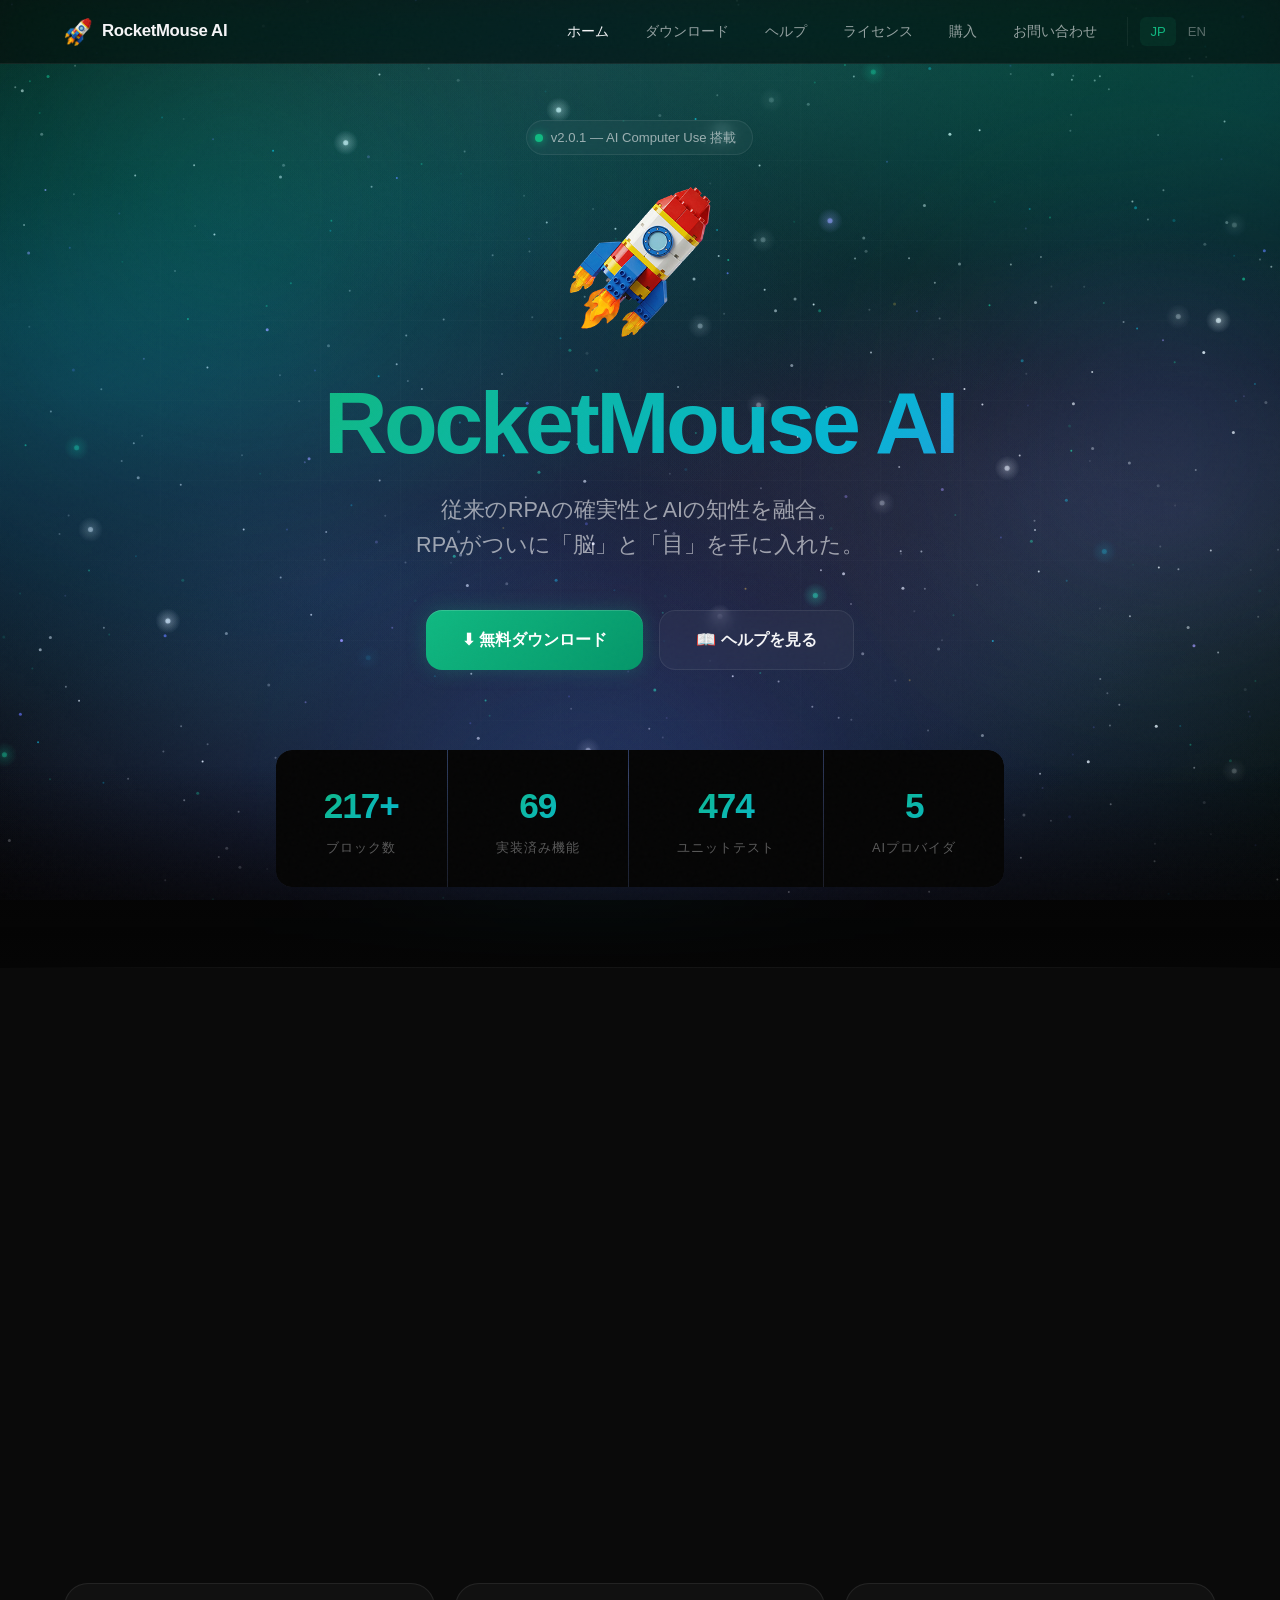
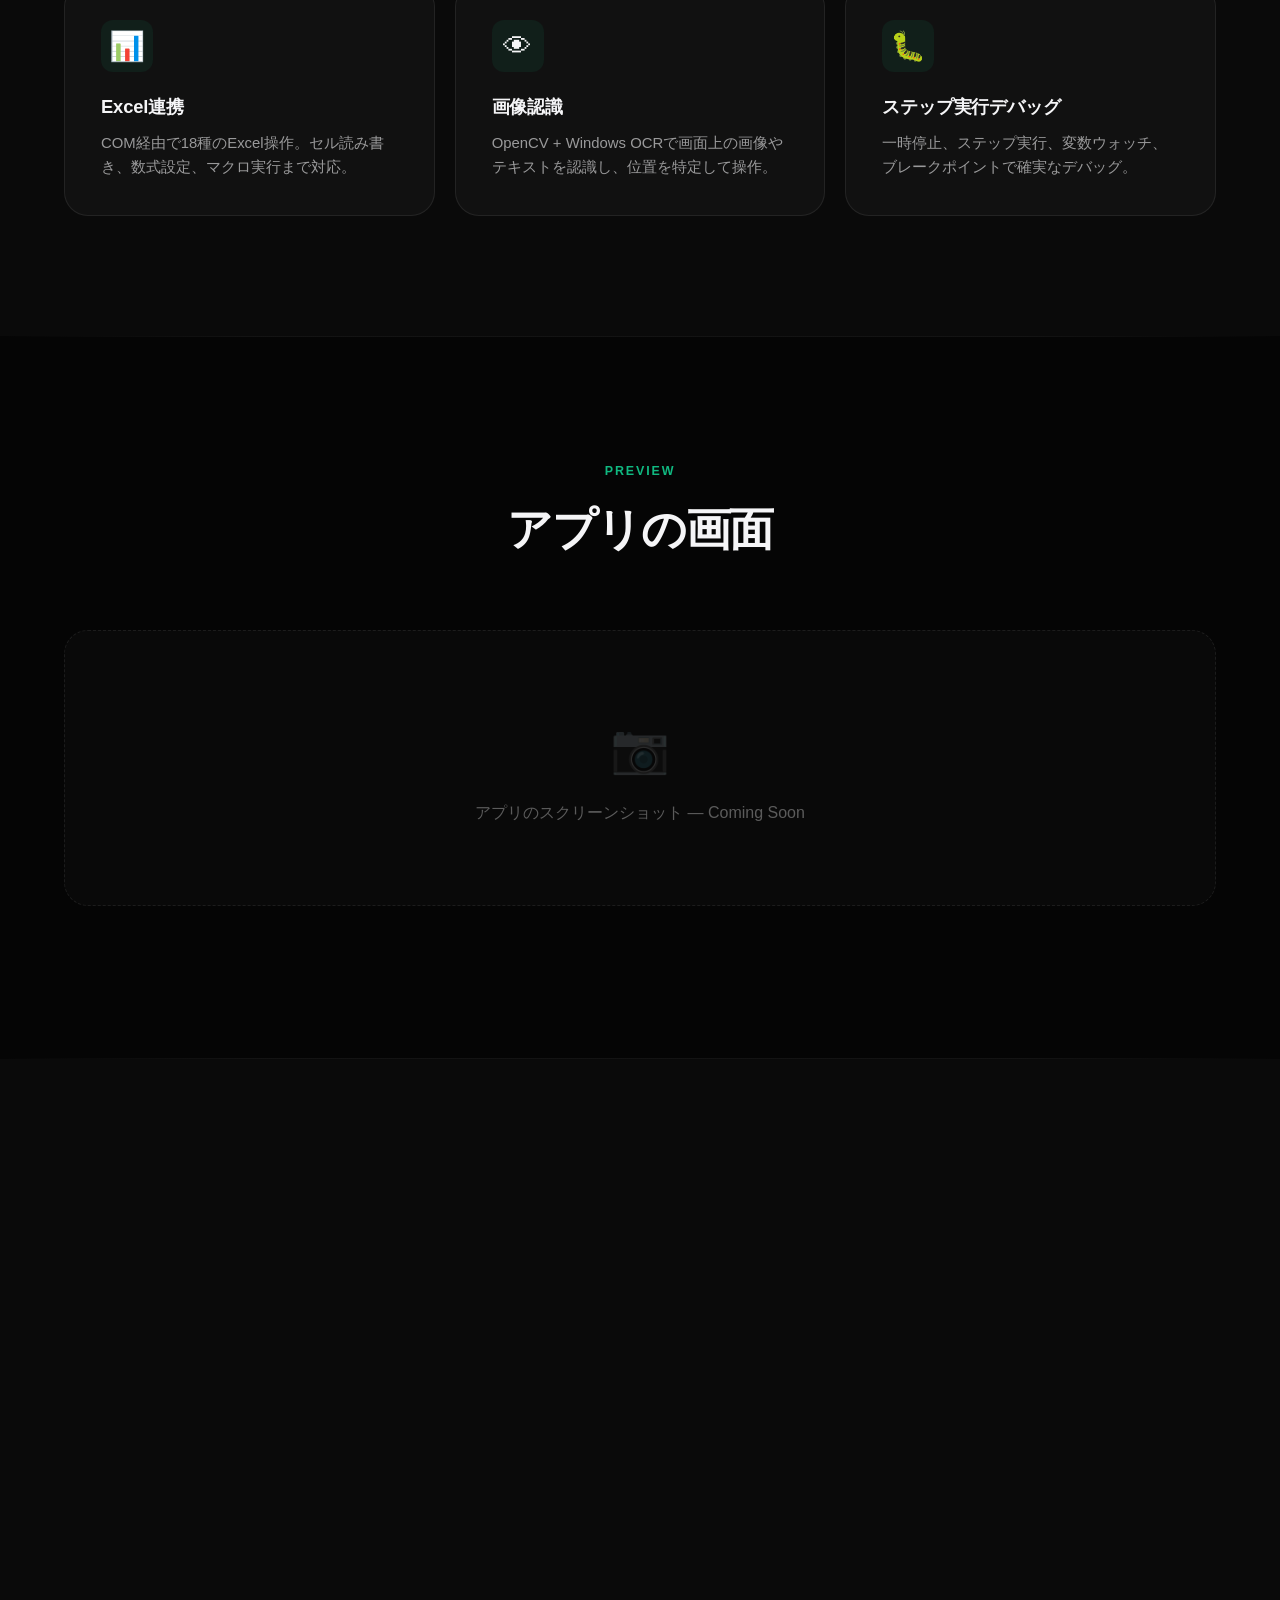
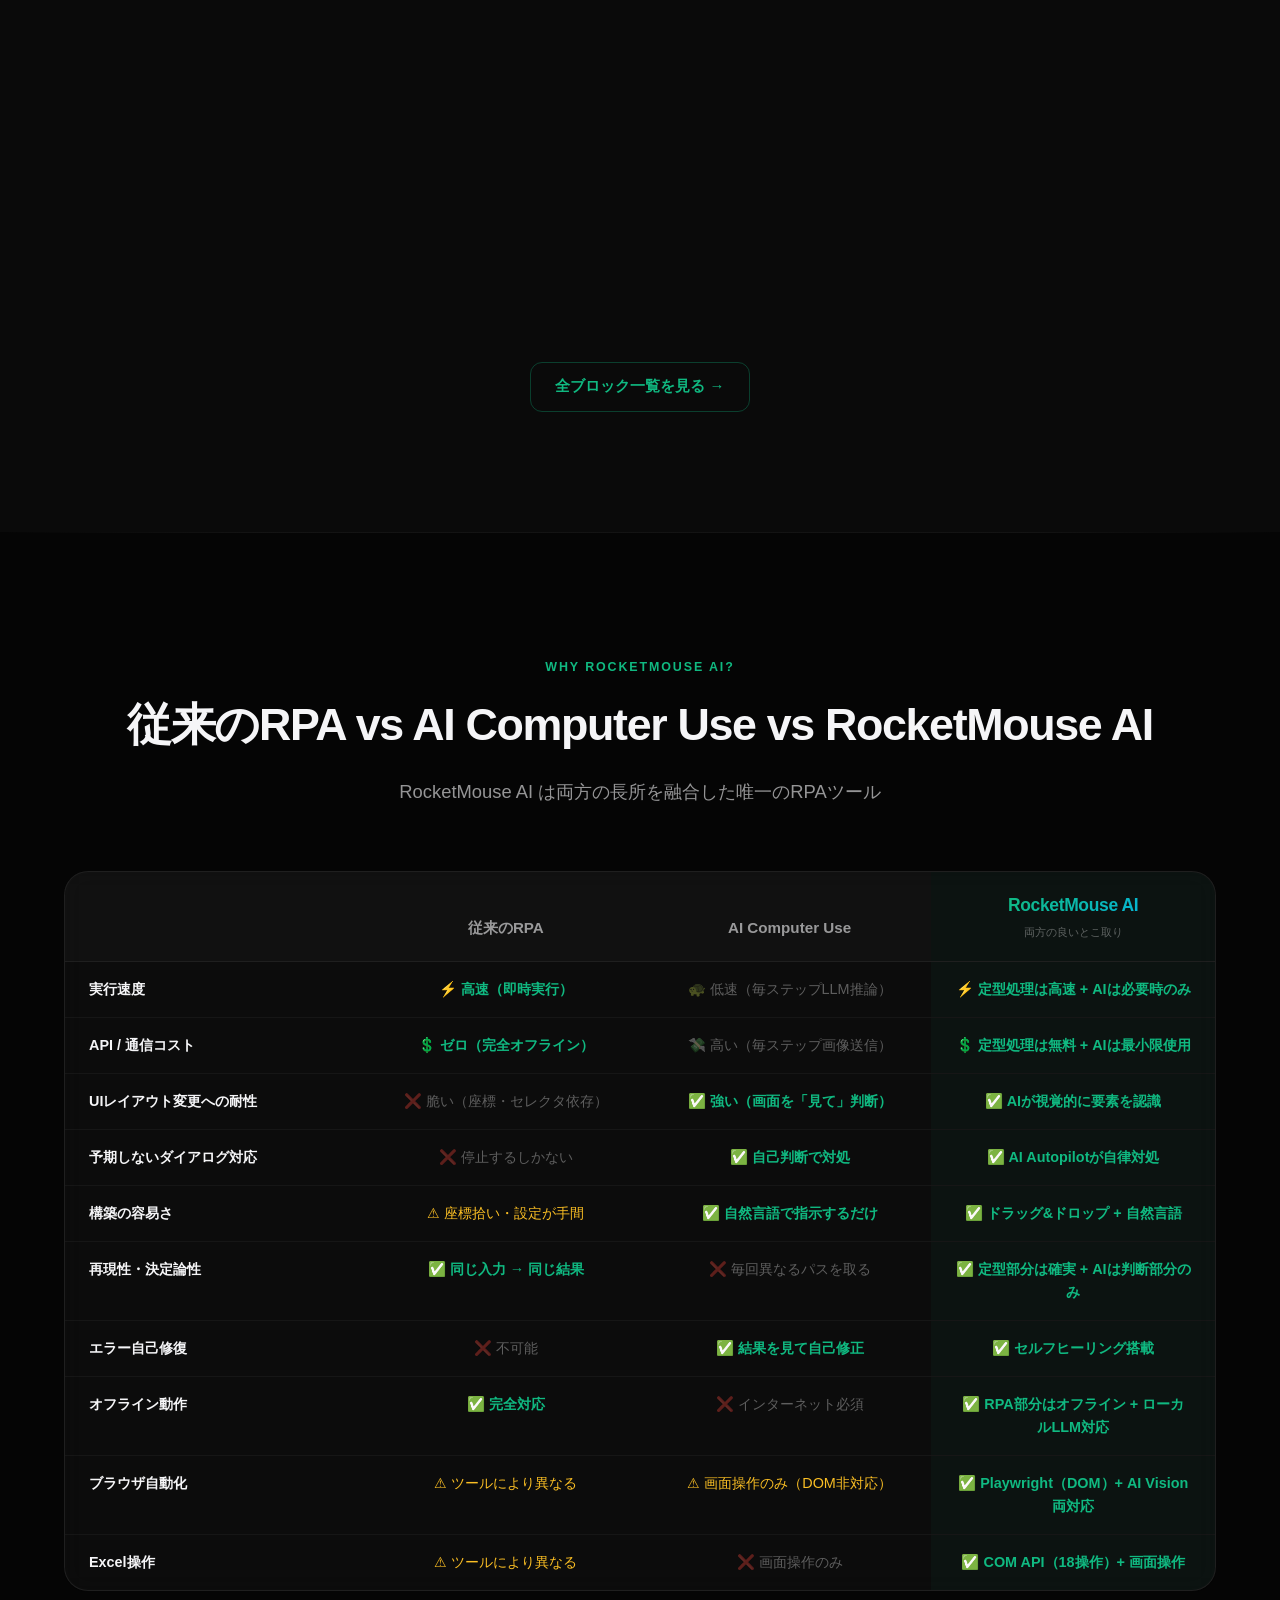
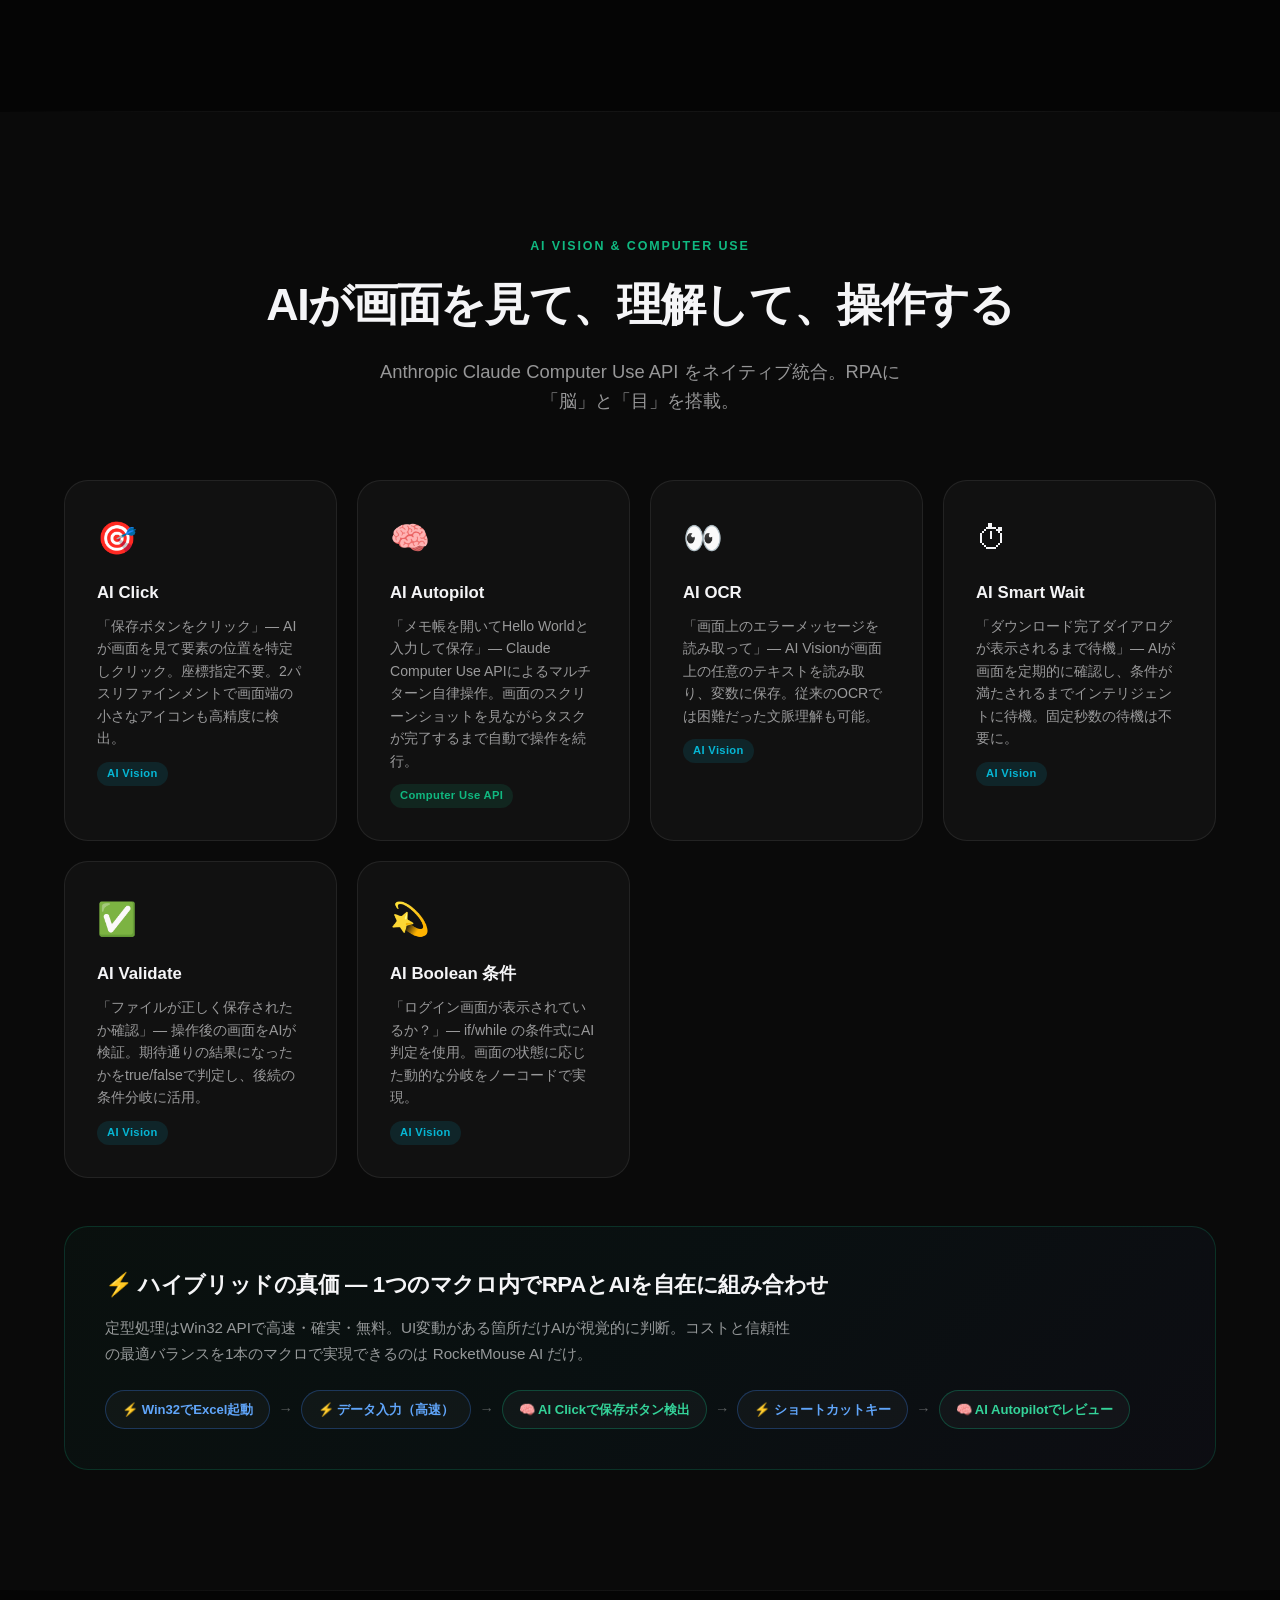
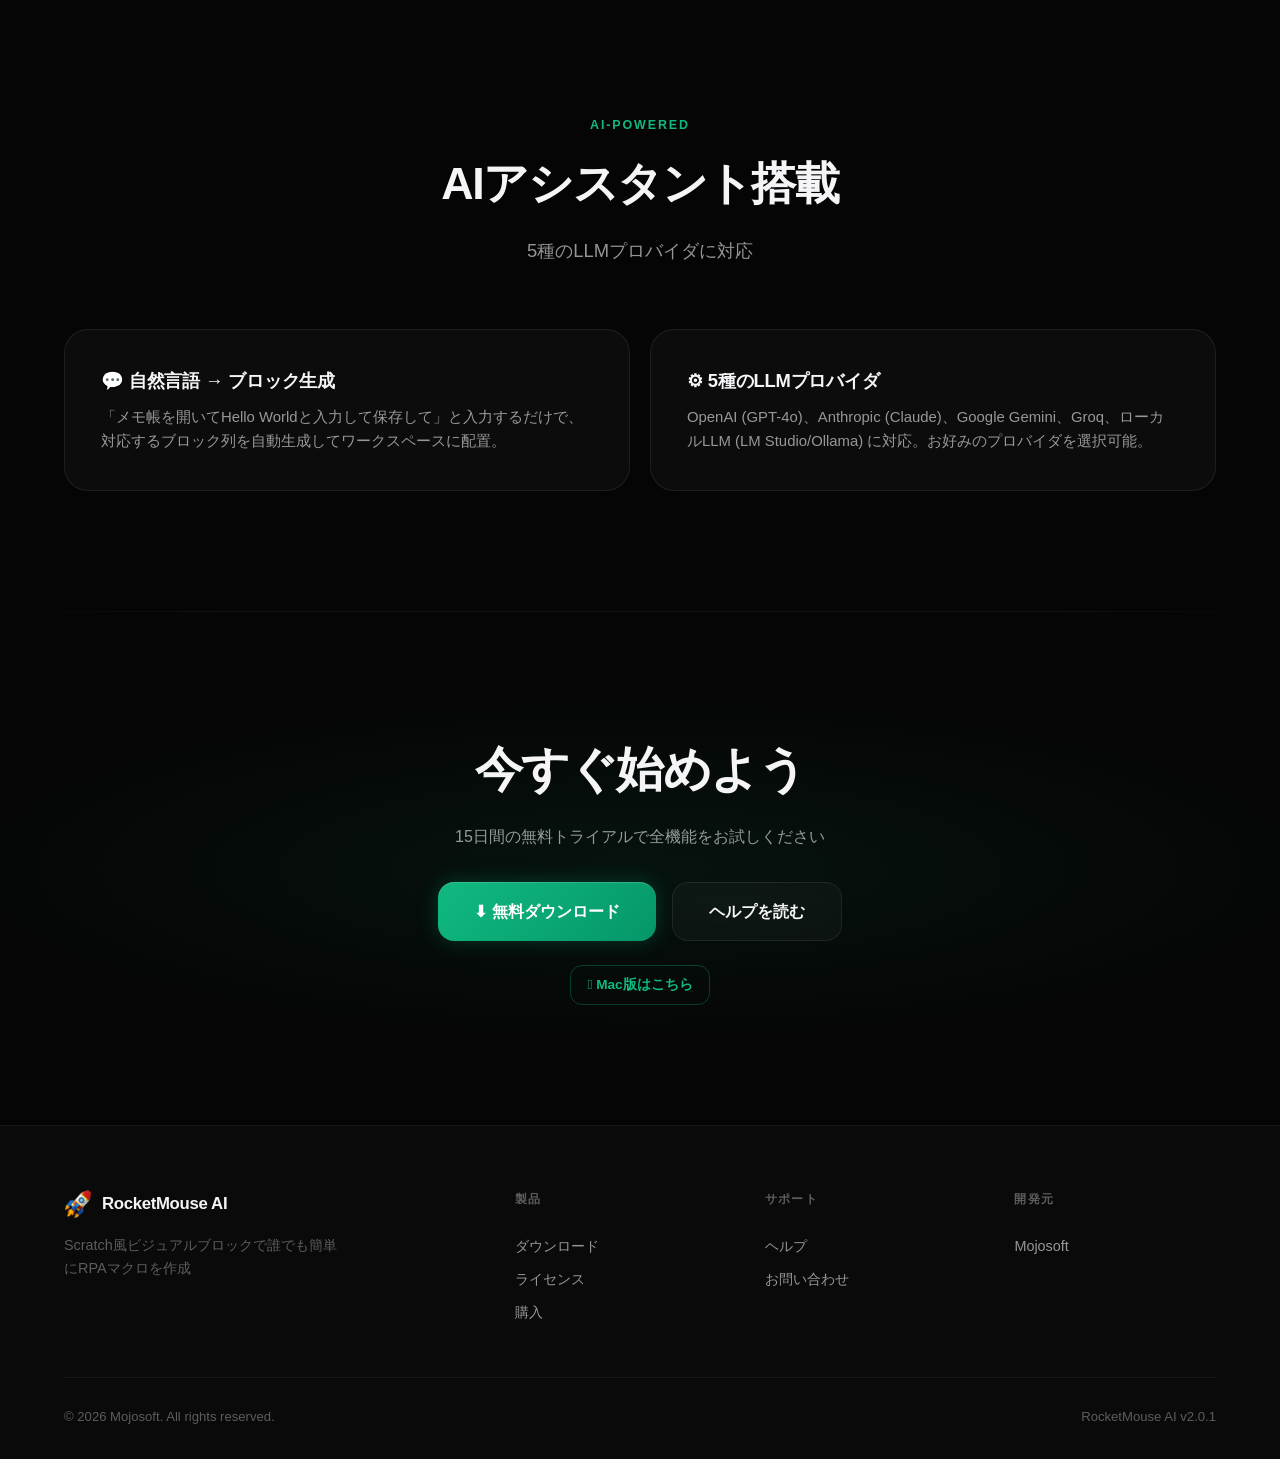
==== index.html @ 32690474 "Fix 6 garbled characters (mojibake) in JP index.html 取る, 不要に。, 活用, 条件, 生成, 選択可能 — corrupted Unicode " ====
<!DOCTYPE html>
<html lang="ja">
<head>
  <meta charset="UTF-8">
  <meta name="viewport" content="width=device-width, initial-scale=1.0">
  <title>RocketMouse AI — ビジュアルRPAマクロエディタ</title>
  <meta name="description" content="Scratch風パズルピースブロックをドラッグ&スナップするだけで、誰でも簡単にRPAマクロを作成できるビジュアルエディタ">
  <link rel="icon" type="image/png" href="images/logo-64.png">
  <link rel="stylesheet" href="css/style.css">
</head>
<body>

<nav class="nav">
  <div class="container">
    <a href="index.html" class="nav-brand"><img src="images/logo-64.png" alt="">RocketMouse AI</a>
    <button class="nav-mobile-toggle">&#9776;</button>
    <div class="nav-links">
      <a href="index.html" class="active">ホーム</a>
      <a href="download.html">ダウンロード</a>
      <a href="help.html">ヘルプ</a>
      <a href="license.html">ライセンス</a>
      <a href="purchase.html">購入</a>
      <a href="contact.html">お問い合わせ</a>
      <div class="nav-lang">
        <a href="index.html" class="active">JP</a>
        <a href="en/index.html">EN</a>
      </div>
    </div>
  </div>
</nav>

<!-- Hero — Animated mesh gradient + grid overlay -->
<section class="hero">
  <div class="hero-bg">
    <div class="orb orb-1"></div>
    <div class="orb orb-2"></div>
    <div class="orb orb-3"></div>
  </div>
  <div class="hero-grid"></div>
  <div class="container">
    <div class="hero-badge reveal">
      <span class="badge-dot"></span>
      <span>v2.0.1 — AI Computer Use 搭載</span>
    </div>
    <img src="images/logo-256.png" alt="RocketMouse AI" class="hero-logo">
    <h1 class="reveal reveal-delay-1"><span class="gradient-text">RocketMouse AI</span></h1>
    <p class="tagline reveal reveal-delay-2">従来のRPAの確実性とAIの知性を融合。<br>RPAがついに「脳」と「目」を手に入れた。</p>
    <div class="hero-buttons reveal reveal-delay-3">
      <a href="download.html" class="btn btn-primary btn-lg">&#11015; 無料ダウンロード</a>
      <a href="help.html" class="btn btn-secondary btn-lg">&#128214; ヘルプを見る</a>
    </div>
    <div class="hero-stats reveal reveal-delay-4">
      <div class="hero-stat"><div class="stat-value" data-count="217" data-suffix="+">0</div><div class="stat-label">ブロック数</div></div>
      <div class="hero-stat"><div class="stat-value" data-count="69">0</div><div class="stat-label">実装済み機能</div></div>
      <div class="hero-stat"><div class="stat-value" data-count="474">0</div><div class="stat-label">ユニットテスト</div></div>
      <div class="hero-stat"><div class="stat-value" data-count="5">0</div><div class="stat-label">AIプロバイダ</div></div>
    </div>
  </div>
</section>

<hr class="section-divider">

<!-- Features -->
<section class="section section-alt">
  <div class="container">
    <div class="section-header reveal">
      <span class="section-label">Features</span>
      <h2>主要機能</h2>
      <p>プログラミング不要で高度な自動化を実現</p>
    </div>
    <div class="feature-grid feature-grid-3">
      <div class="card reveal reveal-delay-1">
        <div class="card-icon">&#129513;</div>
        <h3>Scratch風ブロックエディタ</h3>
        <p>ドラッグ&amp;ドロップでブロックを接続。プログラミング知識不要で直感的にマクロを組み立て。</p>
      </div>
      <div class="card reveal reveal-delay-2">
        <div class="card-icon">&#129302;</div>
        <h3>AI Computer Use <span class="badge badge-new" style="font-size:0.6em;vertical-align:middle;margin-left:6px;">NEW</span></h3>
        <p>AIが画面を「見て」「理解して」「操作」。Claude Computer Use APIで自律的にタスクを完了。</p>
      </div>
      <div class="card reveal reveal-delay-3">
        <div class="card-icon">&#127760;</div>
        <h3>ブラウザ自動化</h3>
        <p>Playwright経由でEdge/Chromeを操作。Webフォーム入力やデータ収集を完全自動化。</p>
      </div>
      <div class="card reveal reveal-delay-1">
        <div class="card-icon">&#128202;</div>
        <h3>Excel連携</h3>
        <p>COM経由で18種のExcel操作。セル読み書き、数式設定、マクロ実行まで対応。</p>
      </div>
      <div class="card reveal reveal-delay-2">
        <div class="card-icon">&#128065;</div>
        <h3>画像認識</h3>
        <p>OpenCV + Windows OCRで画面上の画像やテキストを認識し、位置を特定して操作。</p>
      </div>
      <div class="card reveal reveal-delay-3">
        <div class="card-icon">&#128027;</div>
        <h3>ステップ実行デバッグ</h3>
        <p>一時停止、ステップ実行、変数ウォッチ、ブレークポイントで確実なデバッグ。</p>
      </div>
    </div>
  </div>
</section>

<hr class="section-divider">

<!-- Screenshot Placeholder -->
<section class="section">
  <div class="container">
    <div class="section-header reveal">
      <span class="section-label">Preview</span>
      <h2>アプリの画面</h2>
    </div>
    <div class="screenshot-placeholder reveal">
      <div class="placeholder-icon">&#128247;</div>
      <p>アプリのスクリーンショット — Coming Soon</p>
    </div>
  </div>
</section>

<hr class="section-divider">

<!-- Block Categories -->
<section class="section section-alt">
  <div class="container">
    <div class="section-header reveal">
      <span class="section-label">Blocks</span>
      <h2>217+ 種類のブロック</h2>
      <p>あらゆる自動化シナリオに対応するブロックを用意</p>
    </div>
    <div class="feature-grid">
      <div class="block-cat-card reveal reveal-delay-1" style="--cat-color: #3B82F6;">
        <h3><span class="cat-dot"></span> Mouse</h3>
        <p>クリック、ドラッグ、スクロールなど <span class="badge badge-blue">16 blocks</span></p>
      </div>
      <div class="block-cat-card reveal reveal-delay-1" style="--cat-color: #8B5CF6;">
        <h3><span class="cat-dot"></span> Keyboard</h3>
        <p>キー入力、テキスト貼り付け <span class="badge badge-purple">2 blocks</span></p>
      </div>
      <div class="block-cat-card reveal reveal-delay-2" style="--cat-color: #EC4899;">
        <h3><span class="cat-dot"></span> Window</h3>
        <p>ウィンドウ操作全般 <span class="badge" style="background:rgba(236,72,153,0.15);color:#EC4899;">8 blocks</span></p>
      </div>
      <div class="block-cat-card reveal reveal-delay-2" style="--cat-color: #06B6D4;">
        <h3><span class="cat-dot"></span> Browser</h3>
        <p>Playwright経由のブラウザ自動化 <span class="badge" style="background:rgba(6,182,212,0.15);color:#06B6D4;">16 blocks</span></p>
      </div>
      <div class="block-cat-card reveal reveal-delay-3" style="--cat-color: #10B981;">
        <h3><span class="cat-dot"></span> Excel</h3>
        <p>COM経由のExcel操作 <span class="badge badge-green">18 blocks</span></p>
      </div>
      <div class="block-cat-card reveal reveal-delay-3" style="--cat-color: #F97316;">
        <h3><span class="cat-dot"></span> File / Folder</h3>
        <p>ファイル・フォルダ操作 <span class="badge badge-amber">15 blocks</span></p>
      </div>
      <div class="block-cat-card reveal reveal-delay-4" style="--cat-color: #FBBF24;">
        <h3><span class="cat-dot"></span> Control Flow</h3>
        <p>条件分岐、ループ、関数 <span class="badge badge-amber">17 blocks</span></p>
      </div>
      <div class="block-cat-card reveal reveal-delay-4" style="--cat-color: #A78BFA;">
        <h3><span class="cat-dot"></span> AI</h3>
        <p>LLM API連携 + Vision <span class="badge badge-purple">1 block</span></p>
      </div>
      <div class="block-cat-card reveal reveal-delay-5" style="--cat-color: #14B8A6;">
        <h3><span class="cat-dot"></span> Vision / OCR</h3>
        <p>画像認識・テキスト読取 <span class="badge badge-green">9 blocks</span></p>
      </div>
      <div class="block-cat-card reveal reveal-delay-5" style="--cat-color: #06B6D4;">
        <h3><span class="cat-dot"></span> Data Processing</h3>
        <p>JSON、正規表現、日付、リスト <span class="badge" style="background:rgba(6,182,212,0.15);color:#06B6D4;">22 blocks</span></p>
      </div>
      <div class="block-cat-card reveal" style="--cat-color: #EF4444;">
        <h3><span class="cat-dot"></span> Variable</h3>
        <p>変数定義・式・参照 <span class="badge" style="background:rgba(239,68,68,0.15);color:#EF4444;">5 blocks</span></p>
      </div>
      <div class="block-cat-card reveal" style="--cat-color: #8B949E;">
        <h3><span class="cat-dot"></span> System / Utility</h3>
        <p>アプリ起動、ZIP、Base64、Hashなど <span class="badge" style="background:rgba(139,148,158,0.15);color:#8B949E;">18+ blocks</span></p>
      </div>
    </div>
    <div class="text-center mt-4 reveal">
      <a href="help.html#block-categories" class="btn btn-outline">全ブロック一覧を見る &rarr;</a>
    </div>
  </div>
</section>

<hr class="section-divider">

<!-- Comparison Table: Traditional RPA vs AI Computer Use vs RocketMouse AI -->
<section class="section">
  <div class="container">
    <div class="section-header reveal">
      <span class="section-label">Why RocketMouse AI?</span>
      <h2>従来のRPA vs AI Computer Use vs RocketMouse AI</h2>
      <p>RocketMouse AI は両方の長所を融合した唯一のRPAツール</p>
    </div>
    <div class="comparison-table-wrap reveal">
      <table class="comparison-table">
        <thead>
          <tr>
            <th></th>
            <th>従来のRPA</th>
            <th>AI Computer Use</th>
            <th class="col-winner">
              <span class="col-header-brand">RocketMouse AI</span>
              <span class="col-header-sub">両方の良いとこ取り</span>
            </th>
          </tr>
        </thead>
        <tbody>
          <tr>
            <td>実行速度</td>
            <td class="compare-yes">&#9889; 高速（即時実行）</td>
            <td class="compare-no">&#128034; 低速（毎ステップLLM推論）</td>
            <td class="col-winner compare-best">&#9889; 定型処理は高速 + AIは必要時のみ</td>
          </tr>
          <tr>
            <td>API / 通信コスト</td>
            <td class="compare-yes">&#128178; ゼロ（完全オフライン）</td>
            <td class="compare-no">&#128184; 高い（毎ステップ画像送信）</td>
            <td class="col-winner compare-best">&#128178; 定型処理は無料 + AIは最小限使用</td>
          </tr>
          <tr>
            <td>UIレイアウト変更への耐性</td>
            <td class="compare-no">&#10060; 脆い（座標・セレクタ依存）</td>
            <td class="compare-yes">&#9989; 強い（画面を「見て」判断）</td>
            <td class="col-winner compare-best">&#9989; AIが視覚的に要素を認識</td>
          </tr>
          <tr>
            <td>予期しないダイアログ対応</td>
            <td class="compare-no">&#10060; 停止するしかない</td>
            <td class="compare-yes">&#9989; 自己判断で対処</td>
            <td class="col-winner compare-best">&#9989; AI Autopilotが自律対処</td>
          </tr>
          <tr>
            <td>構築の容易さ</td>
            <td class="compare-partial">&#9888; 座標拾い・設定が手間</td>
            <td class="compare-yes">&#9989; 自然言語で指示するだけ</td>
            <td class="col-winner compare-best">&#9989; ドラッグ&amp;ドロップ + 自然言語</td>
          </tr>
          <tr>
            <td>再現性・決定論性</td>
            <td class="compare-yes">&#9989; 同じ入力 → 同じ結果</td>
            <td class="compare-no">&#10060; 毎回異なるパスを取る</td>
            <td class="col-winner compare-best">&#9989; 定型部分は確実 + AIは判断部分のみ</td>
          </tr>
          <tr>
            <td>エラー自己修復</td>
            <td class="compare-no">&#10060; 不可能</td>
            <td class="compare-yes">&#9989; 結果を見て自己修正</td>
            <td class="col-winner compare-best">&#9989; セルフヒーリング搭載</td>
          </tr>
          <tr>
            <td>オフライン動作</td>
            <td class="compare-yes">&#9989; 完全対応</td>
            <td class="compare-no">&#10060; インターネット必須</td>
            <td class="col-winner compare-best">&#9989; RPA部分はオフライン + ローカルLLM対応</td>
          </tr>
          <tr>
            <td>ブラウザ自動化</td>
            <td class="compare-partial">&#9888; ツールにより異なる</td>
            <td class="compare-partial">&#9888; 画面操作のみ（DOM非対応）</td>
            <td class="col-winner compare-best">&#9989; Playwright（DOM）+ AI Vision 両対応</td>
          </tr>
          <tr>
            <td>Excel操作</td>
            <td class="compare-partial">&#9888; ツールにより異なる</td>
            <td class="compare-no">&#10060; 画面操作のみ</td>
            <td class="col-winner compare-best">&#9989; COM API（18操作）+ 画面操作</td>
          </tr>
        </tbody>
      </table>
    </div>
  </div>
</section>

<hr class="section-divider">

<!-- AI Vision Showcase: How Computer Use Powers RocketMouse AI -->
<section class="section section-alt">
  <div class="container">
    <div class="section-header reveal">
      <span class="section-label">AI Vision &amp; Computer Use</span>
      <h2>AIが画面を見て、理解して、操作する</h2>
      <p>Anthropic Claude Computer Use API をネイティブ統合。RPAに「脳」と「目」を搭載。</p>
    </div>

    <div class="vision-flow">
      <div class="vision-card reveal reveal-delay-1">
        <span class="vision-icon">&#127919;</span>
        <h3>AI Click</h3>
        <p>「保存ボタンをクリック」— AIが画面を見て要素の位置を特定しクリック。座標指定不要。2パスリファインメントで画面端の小さなアイコンも高精度に検出。</p>
        <span class="vision-tag vision-tag-vision">AI Vision</span>
      </div>
      <div class="vision-card reveal reveal-delay-2">
        <span class="vision-icon">&#129504;</span>
        <h3>AI Autopilot</h3>
        <p>「メモ帳を開いてHello Worldと入力して保存」— Claude Computer Use APIによるマルチターン自律操作。画面のスクリーンショットを見ながらタスクが完了するまで自動で操作を続行。</p>
        <span class="vision-tag vision-tag-native">Computer Use API</span>
      </div>
      <div class="vision-card reveal reveal-delay-3">
        <span class="vision-icon">&#128064;</span>
        <h3>AI OCR</h3>
        <p>「画面上のエラーメッセージを読み取って」— AI Visionが画面上の任意のテキストを読み取り、変数に保存。従来のOCRでは困難だった文脈理解も可能。</p>
        <span class="vision-tag vision-tag-vision">AI Vision</span>
      </div>
      <div class="vision-card reveal reveal-delay-4">
        <span class="vision-icon">&#9201;</span>
        <h3>AI Smart Wait</h3>
        <p>「ダウンロード完了ダイアログが表示されるまで待機」— AIが画面を定期的に確認し、条件が満たされるまでインテリジェントに待機。固定秒数の待機は不要に。</p>
        <span class="vision-tag vision-tag-vision">AI Vision</span>
      </div>
      <div class="vision-card reveal reveal-delay-5">
        <span class="vision-icon">&#9989;</span>
        <h3>AI Validate</h3>
        <p>「ファイルが正しく保存されたか確認」— 操作後の画面をAIが検証。期待通りの結果になったかをtrue/falseで判定し、後続の条件分岐に活用。</p>
        <span class="vision-tag vision-tag-vision">AI Vision</span>
      </div>
      <div class="vision-card reveal reveal-delay-5">
        <span class="vision-icon">&#128171;</span>
        <h3>AI Boolean 条件</h3>
        <p>「ログイン画面が表示されているか？」— if/while の条件式にAI判定を使用。画面の状態に応じた動的な分岐をノーコードで実現。</p>
        <span class="vision-tag vision-tag-vision">AI Vision</span>
      </div>
    </div>

    <!-- Hybrid Advantage -->
    <div class="hybrid-banner reveal">
      <h3>&#9889; ハイブリッドの真価 — 1つのマクロ内でRPAとAIを自在に組み合わせ</h3>
      <p>定型処理はWin32 APIで高速・確実・無料。UI変動がある箇所だけAIが視覚的に判断。コストと信頼性の最適バランスを1本のマクロで実現できるのは RocketMouse AI だけ。</p>
      <div class="hybrid-flow-steps">
        <span class="hybrid-step hybrid-step-rpa">&#9889; Win32でExcel起動</span>
        <span class="hybrid-step-arrow">&rarr;</span>
        <span class="hybrid-step hybrid-step-rpa">&#9889; データ入力（高速）</span>
        <span class="hybrid-step-arrow">&rarr;</span>
        <span class="hybrid-step hybrid-step-ai">&#129504; AI Clickで保存ボタン検出</span>
        <span class="hybrid-step-arrow">&rarr;</span>
        <span class="hybrid-step hybrid-step-rpa">&#9889; ショートカットキー</span>
        <span class="hybrid-step-arrow">&rarr;</span>
        <span class="hybrid-step hybrid-step-ai">&#129504; AI Autopilotでレビュー</span>
      </div>
    </div>
  </div>
</section>

<hr class="section-divider">

<!-- AI Assistant & Providers -->
<section class="section">
  <div class="container">
    <div class="section-header reveal">
      <span class="section-label">AI-Powered</span>
      <h2>AIアシスタント搭載</h2>
      <p>5種のLLMプロバイダに対応</p>
    </div>
    <div class="feature-grid" style="grid-template-columns: 1fr 1fr;">
      <div class="card reveal reveal-delay-1">
        <h3>&#128172; 自然言語 &rarr; ブロック生成</h3>
        <p>「メモ帳を開いてHello Worldと入力して保存して」と入力するだけで、対応するブロック列を自動生成してワークスペースに配置。</p>
      </div>
      <div class="card reveal reveal-delay-2">
        <h3>&#9881; 5種のLLMプロバイダ</h3>
        <p>OpenAI (GPT-4o)、Anthropic (Claude)、Google Gemini、Groq、ローカルLLM (LM Studio/Ollama) に対応。お好みのプロバイダを選択可能。</p>
      </div>
    </div>
  </div>
</section>

<hr class="section-divider">

<!-- CTA -->
<section class="cta-section">
  <div class="container">
    <h2 class="reveal">今すぐ始めよう</h2>
    <p class="text-muted reveal reveal-delay-1" style="margin-bottom:32px;">15日間の無料トライアルで全機能をお試しください</p>
    <div class="hero-buttons reveal reveal-delay-2">
      <a href="download.html" class="btn btn-primary btn-lg">&#11015; 無料ダウンロード</a>
      <a href="help.html" class="btn btn-secondary btn-lg">ヘルプを読む</a>
    </div>
    <p class="text-muted reveal reveal-delay-3" style="margin-top:24px;">
      <a href="https://mojosoftjp.github.io/rocketmouse-mac/" class="btn btn-outline btn-sm">&#63743; Mac版はこちら</a>
    </p>
  </div>
</section>

<footer class="footer">
  <div class="container">
    <div class="footer-grid">
      <div class="footer-brand">
        <a href="index.html" class="nav-brand"><img src="images/logo-64.png" alt="" style="width:28px;height:28px">RocketMouse AI</a>
        <p>Scratch風ビジュアルブロックで誰でも簡単にRPAマクロを作成</p>
      </div>
      <div class="footer-col"><h4>製品</h4><a href="download.html">ダウンロード</a><a href="license.html">ライセンス</a><a href="purchase.html">購入</a></div>
      <div class="footer-col"><h4>サポート</h4><a href="help.html">ヘルプ</a><a href="contact.html">お問い合わせ</a></div>
      <div class="footer-col"><h4>開発元</h4><a href="#">Mojosoft</a></div>
    </div>
    <div class="footer-bottom">
      <span>&copy; 2026 Mojosoft. All rights reserved.</span>
      <span>RocketMouse AI v2.0.1</span>
    </div>
  </div>
</footer>

<script src="js/main.js"></script>
</body>
</html>
---- css/style.css ----
/* ============================================
   RocketMouse AI — World-Class Dark Theme
   Inspired by Linear, Stripe, Raycast
   ============================================ */

/* --- CSS Custom Properties --- */
:root {
  --bg-primary: #050505;
  --bg-secondary: #0a0a0a;
  --bg-tertiary: #111111;
  --bg-card: rgba(255,255,255,0.03);
  --bg-card-hover: rgba(255,255,255,0.06);
  --border-color: rgba(255,255,255,0.06);
  --border-hover: rgba(255,255,255,0.12);
  --border-glow: rgba(16, 185, 129, 0.3);
  --text-primary: #f5f5f7;
  --text-secondary: rgba(245,245,247,0.6);
  --text-muted: rgba(245,245,247,0.35);
  --accent-green: #10B981;
  --accent-green-hover: #34D399;
  --accent-green-bg: rgba(16, 185, 129, 0.08);
  --accent-green-glow: rgba(16, 185, 129, 0.15);
  --accent-blue: #6366F1;
  --accent-blue-hover: #818CF8;
  --accent-cyan: #06B6D4;
  --accent-red: #EF4444;
  --accent-amber: #FBBF24;
  --accent-purple: #A78BFA;
  --accent-pink: #EC4899;
  --glass-bg: rgba(255,255,255,0.03);
  --glass-border: rgba(255,255,255,0.08);
  --glass-bg-hover: rgba(255,255,255,0.06);
  --radius-sm: 8px;
  --radius-md: 12px;
  --radius-lg: 16px;
  --radius-xl: 24px;
  --radius-2xl: 32px;
  --font-sans: "Inter", -apple-system, BlinkMacSystemFont, "Segoe UI", "Noto Sans JP", sans-serif;
  --font-mono: "JetBrains Mono", "SF Mono", "Cascadia Code", "Fira Code", Consolas, monospace;
  --max-width: 1200px;
  --nav-height: 64px;
  --ease-out-expo: cubic-bezier(0.16, 1, 0.3, 1);
  --ease-spring: cubic-bezier(0.34, 1.56, 0.64, 1);
}

/* --- Google Font Import --- */
@import url('https://fonts.googleapis.com/css2?family=Inter:wght@400;500;600;700;800;900&display=swap');

/* --- Reset & Base --- */
*, *::before, *::after { box-sizing: border-box; margin: 0; padding: 0; }
html { scroll-behavior: smooth; scroll-padding-top: calc(var(--nav-height) + 20px); }
body {
  font-family: var(--font-sans);
  background: var(--bg-primary);
  color: var(--text-primary);
  line-height: 1.6;
  -webkit-font-smoothing: antialiased;
  -moz-osx-font-smoothing: grayscale;
  overflow-x: hidden;
}

/* Subtle noise texture overlay */
body::before {
  content: '';
  position: fixed; inset: 0; z-index: 9999;
  background-image: url("data:image/svg+xml,%3Csvg viewBox='0 0 256 256' xmlns='http://www.w3.org/2000/svg'%3E%3Cfilter id='n'%3E%3CfeTurbulence type='fractalNoise' baseFrequency='0.9' numOctaves='4' stitchTiles='stitch'/%3E%3C/filter%3E%3Crect width='100%25' height='100%25' filter='url(%23n)' opacity='0.015'/%3E%3C/svg%3E");
  pointer-events: none;
}

a { color: var(--accent-blue); text-decoration: none; transition: color 0.2s; }
a:hover { color: var(--accent-blue-hover); }
img { max-width: 100%; height: auto; display: block; }
ul, ol { list-style: none; }
code { font-family: var(--font-mono); background: rgba(255,255,255,0.06); padding: 2px 8px; border-radius: 6px; font-size: 0.85em; border: 1px solid rgba(255,255,255,0.06); }
pre { background: rgba(255,255,255,0.03); border: 1px solid var(--border-color); border-radius: var(--radius-md); padding: 20px; overflow-x: auto; }
pre code { background: none; padding: 0; border: none; }
table { width: 100%; border-collapse: collapse; }
th, td { padding: 14px 20px; text-align: left; border-bottom: 1px solid var(--border-color); }
th { background: rgba(255,255,255,0.02); color: var(--text-secondary); font-weight: 600; font-size: 0.8em; text-transform: uppercase; letter-spacing: 0.08em; }
tbody tr { transition: background 0.15s; }
tbody tr:hover { background: rgba(255,255,255,0.02); }

/* --- Layout --- */
.container { max-width: var(--max-width); margin: 0 auto; padding: 0 24px; }
.section { padding: 120px 0; position: relative; }
.section-alt { background: var(--bg-secondary); }

/* --- Scroll Reveal Animations --- */
.reveal {
  opacity: 0;
  transform: translateY(40px);
  transition: opacity 0.8s var(--ease-out-expo), transform 0.8s var(--ease-out-expo);
}
.reveal.visible {
  opacity: 1;
  transform: translateY(0);
}
.reveal-delay-1 { transition-delay: 0.1s; }
.reveal-delay-2 { transition-delay: 0.2s; }
.reveal-delay-3 { transition-delay: 0.3s; }
.reveal-delay-4 { transition-delay: 0.4s; }
.reveal-delay-5 { transition-delay: 0.5s; }

/* --- Navigation --- */
.nav {
  position: fixed; top: 0; left: 0; right: 0; z-index: 1000;
  height: var(--nav-height);
  background: rgba(5, 5, 5, 0.6);
  backdrop-filter: blur(24px) saturate(180%);
  -webkit-backdrop-filter: blur(24px) saturate(180%);
  border-bottom: 1px solid var(--border-color);
  transition: background 0.3s;
}
.nav.scrolled { background: rgba(5, 5, 5, 0.9); }
.nav .container { display: flex; align-items: center; justify-content: space-between; height: 100%; }
.nav-brand { display: flex; align-items: center; gap: 10px; font-weight: 700; font-size: 1.05em; color: var(--text-primary); letter-spacing: -0.02em; }
.nav-brand img { width: 28px; height: 28px; }
.nav-links { display: flex; align-items: center; gap: 8px; }
.nav-links a {
  color: var(--text-secondary); font-size: 0.88em; font-weight: 500;
  padding: 6px 14px; border-radius: 8px;
  transition: color 0.15s, background 0.15s;
}
.nav-links a:hover { color: var(--text-primary); background: rgba(255,255,255,0.05); }
.nav-links a.active { color: var(--text-primary); }
.nav-lang { display: flex; align-items: center; gap: 2px; margin-left: 8px; padding-left: 12px; border-left: 1px solid var(--border-color); }
.nav-lang a { font-size: 0.82em; padding: 4px 10px; border-radius: 6px; color: var(--text-muted); }
.nav-lang a:hover { color: var(--text-secondary); }
.nav-lang a.active { background: var(--accent-green-bg); color: var(--accent-green); }
.nav-mobile-toggle { display: none; background: none; border: none; color: var(--text-primary); font-size: 1.5em; cursor: pointer; padding: 4px; }

/* ============================
   HERO SECTION — The showstopper
   ============================ */
.hero {
  min-height: 100vh;
  display: flex; align-items: center; justify-content: center;
  text-align: center;
  position: relative;
  overflow: hidden;
  padding: 120px 0 80px;
}

/* Animated mesh gradient background */
.hero-bg {
  position: absolute; inset: 0; z-index: 0;
  overflow: hidden;
}
.hero-bg .orb {
  position: absolute;
  border-radius: 50%;
  filter: blur(120px);
  opacity: 0.3;
  animation: orbFloat 20s ease-in-out infinite;
}
.hero-bg .orb-1 {
  width: 600px; height: 600px;
  background: radial-gradient(circle, #10B981 0%, transparent 70%);
  top: -10%; left: -5%;
  animation-delay: 0s;
}
.hero-bg .orb-2 {
  width: 500px; height: 500px;
  background: radial-gradient(circle, #6366F1 0%, transparent 70%);
  top: 20%; right: -10%;
  animation-delay: -7s;
  animation-duration: 25s;
}
.hero-bg .orb-3 {
  width: 400px; height: 400px;
  background: radial-gradient(circle, #06B6D4 0%, transparent 70%);
  bottom: -5%; left: 30%;
  animation-delay: -14s;
  animation-duration: 22s;
}
@keyframes orbFloat {
  0%, 100% { transform: translate(0, 0) scale(1); }
  25% { transform: translate(50px, -80px) scale(1.1); }
  50% { transform: translate(-30px, 60px) scale(0.9); }
  75% { transform: translate(70px, 30px) scale(1.05); }
}

/* Grid pattern overlay */
.hero-grid {
  position: absolute; inset: 0; z-index: 1;
  background-image:
    linear-gradient(rgba(255,255,255,0.02) 1px, transparent 1px),
    linear-gradient(90deg, rgba(255,255,255,0.02) 1px, transparent 1px);
  background-size: 80px 80px;
  mask-image: radial-gradient(ellipse 70% 60% at 50% 40%, black 20%, transparent 100%);
  -webkit-mask-image: radial-gradient(ellipse 70% 60% at 50% 40%, black 20%, transparent 100%);
}

/* Radial fade at bottom */
.hero::after {
  content: '';
  position: absolute; bottom: 0; left: 0; right: 0; height: 200px;
  background: linear-gradient(to top, var(--bg-primary), transparent);
  z-index: 2;
}

.hero .container { position: relative; z-index: 3; }

/* Logo with glow */
.hero-logo {
  width: 150px; height: 150px; margin: 0 auto 40px;
  position: relative;
  animation: logoFloat 6s ease-in-out infinite;
}
.hero-logo::after {
  content: '';
  position: absolute; inset: -20px;
  background: radial-gradient(circle, rgba(16,185,129,0.2) 0%, transparent 70%);
  border-radius: 50%;
  z-index: -1;
}
@keyframes logoFloat {
  0%, 100% { transform: translateY(0); }
  50% { transform: translateY(-8px); }
}

/* Pill badge above title */
.hero-badge {
  display: inline-flex; align-items: center; gap: 8px;
  padding: 6px 16px 6px 8px;
  background: var(--glass-bg);
  border: 1px solid var(--glass-border);
  border-radius: 100px;
  font-size: 0.82em; color: var(--text-secondary);
  margin-bottom: 32px;
  backdrop-filter: blur(8px);
}
.hero-badge .badge-dot {
  width: 8px; height: 8px; border-radius: 50%;
  background: var(--accent-green);
  box-shadow: 0 0 8px var(--accent-green);
  animation: pulse 2s ease-in-out infinite;
}
@keyframes pulse { 0%, 100% { opacity: 1; } 50% { opacity: 0.5; } }

/* Massive hero title */
.hero h1 {
  font-size: clamp(3em, 7vw, 5.5em);
  font-weight: 900;
  line-height: 1.05;
  letter-spacing: -0.04em;
  margin-bottom: 24px;
}
.gradient-text {
  background: linear-gradient(135deg, #10B981 0%, #06B6D4 40%, #6366F1 80%, #A78BFA 100%);
  background-size: 200% 200%;
  animation: gradientShift 8s ease infinite;
  -webkit-background-clip: text; -webkit-text-fill-color: transparent;
  background-clip: text;
}
@keyframes gradientShift {
  0% { background-position: 0% 50%; }
  50% { background-position: 100% 50%; }
  100% { background-position: 0% 50%; }
}

.hero .tagline {
  font-size: clamp(1.1em, 2vw, 1.35em);
  color: var(--text-secondary);
  margin-bottom: 48px;
  max-width: 600px; margin-left: auto; margin-right: auto;
  line-height: 1.6;
}
.hero-buttons { display: flex; gap: 16px; justify-content: center; flex-wrap: wrap; }

/* Stats with animated counters */
.hero-stats {
  display: flex; gap: 1px; justify-content: center; margin-top: 80px;
  background: var(--border-color); border-radius: var(--radius-lg);
  overflow: hidden;
}
.hero-stat {
  text-align: center; padding: 28px 48px;
  background: var(--bg-primary);
}
.hero-stat:first-child { border-radius: var(--radius-lg) 0 0 var(--radius-lg); }
.hero-stat:last-child { border-radius: 0 var(--radius-lg) var(--radius-lg) 0; }
.hero-stat .stat-value {
  font-size: 2.2em; font-weight: 800; letter-spacing: -0.03em;
  background: linear-gradient(135deg, var(--accent-green), var(--accent-cyan));
  -webkit-background-clip: text; -webkit-text-fill-color: transparent;
  background-clip: text;
}
.hero-stat .stat-label { font-size: 0.8em; color: var(--text-muted); margin-top: 4px; text-transform: uppercase; letter-spacing: 0.08em; }

/* ============================
   BUTTONS — Premium feel
   ============================ */
.btn {
  display: inline-flex; align-items: center; gap: 8px;
  padding: 12px 24px; border-radius: var(--radius-md);
  font-weight: 600; font-size: 0.93em; cursor: pointer;
  transition: all 0.25s var(--ease-out-expo);
  border: none; text-decoration: none;
  position: relative; overflow: hidden;
}
.btn-primary {
  background: linear-gradient(135deg, #10B981, #059669);
  color: #fff;
  box-shadow: 0 0 20px rgba(16, 185, 129, 0.25), inset 0 1px 0 rgba(255,255,255,0.15);
}
.btn-primary:hover {
  color: #fff;
  transform: translateY(-2px);
  box-shadow: 0 0 40px rgba(16, 185, 129, 0.35), 0 8px 32px rgba(16, 185, 129, 0.2), inset 0 1px 0 rgba(255,255,255,0.15);
}
.btn-primary:active { transform: translateY(0); }
.btn-secondary {
  background: var(--glass-bg);
  color: var(--text-primary);
  border: 1px solid var(--glass-border);
  backdrop-filter: blur(8px);
}
.btn-secondary:hover {
  background: var(--glass-bg-hover);
  border-color: var(--border-hover);
  color: var(--text-primary);
  transform: translateY(-2px);
}
.btn-outline {
  background: transparent; color: var(--accent-green);
  border: 1px solid rgba(16, 185, 129, 0.3);
}
.btn-outline:hover { background: var(--accent-green-bg); color: var(--accent-green); border-color: rgba(16, 185, 129, 0.5); }
.btn-lg { padding: 16px 36px; font-size: 1em; border-radius: var(--radius-lg); }
.btn-sm { padding: 8px 16px; font-size: 0.85em; }

/* ============================
   CARDS — Glassmorphism + gradient border
   ============================ */
.card {
  position: relative;
  background: var(--glass-bg);
  border: 1px solid var(--glass-border);
  border-radius: var(--radius-xl);
  padding: 36px;
  transition: all 0.4s var(--ease-out-expo);
  overflow: hidden;
}
.card::before {
  content: '';
  position: absolute; inset: 0;
  border-radius: inherit;
  background: radial-gradient(600px circle at var(--mouse-x, 50%) var(--mouse-y, 50%), rgba(16,185,129,0.06), transparent 60%);
  opacity: 0;
  transition: opacity 0.4s;
  pointer-events: none;
}
.card:hover { border-color: var(--border-hover); transform: translateY(-4px); }
.card:hover::before { opacity: 1; }
.card-icon {
  font-size: 1.8em; margin-bottom: 20px;
  width: 52px; height: 52px;
  display: flex; align-items: center; justify-content: center;
  background: var(--accent-green-bg);
  border-radius: var(--radius-md);
}
.card h3 { font-size: 1.15em; margin-bottom: 10px; font-weight: 700; letter-spacing: -0.01em; }
.card p { color: var(--text-secondary); font-size: 0.93em; line-height: 1.6; }

/* --- Feature Grid --- */
.feature-grid { display: grid; grid-template-columns: repeat(auto-fit, minmax(300px, 1fr)); gap: 20px; }
.feature-grid-3 { grid-template-columns: repeat(3, 1fr); }

/* --- Section Headers --- */
.section-header { text-align: center; margin-bottom: 64px; }
.section-header h2 {
  font-size: clamp(1.8em, 3.5vw, 2.8em);
  font-weight: 800; margin-bottom: 16px;
  letter-spacing: -0.03em;
}
.section-header p { color: var(--text-secondary); font-size: 1.15em; max-width: 560px; margin: 0 auto; line-height: 1.6; }
.section-label {
  display: inline-block; font-size: 0.78em; font-weight: 700;
  color: var(--accent-green); text-transform: uppercase; letter-spacing: 0.15em;
  margin-bottom: 12px;
}

/* ============================
   BLOCK CATEGORIES — Colored left border + glow
   ============================ */
.block-cat-card {
  position: relative;
  background: var(--glass-bg);
  border: 1px solid var(--glass-border);
  border-radius: var(--radius-lg);
  padding: 24px 28px;
  transition: all 0.3s var(--ease-out-expo);
  overflow: hidden;
}
.block-cat-card::after {
  content: '';
  position: absolute; left: 0; top: 0; bottom: 0; width: 3px;
  background: var(--cat-color);
  border-radius: 0 2px 2px 0;
}
.block-cat-card:hover {
  border-color: var(--border-hover);
  transform: translateY(-2px);
  box-shadow: 0 4px 24px rgba(0,0,0,0.3);
}
.block-cat-card h3 { font-size: 1em; font-weight: 700; margin-bottom: 6px; display: flex; align-items: center; gap: 8px; }
.block-cat-card .cat-dot { width: 10px; height: 10px; border-radius: 50%; background: var(--cat-color); box-shadow: 0 0 8px var(--cat-color); }
.block-cat-card p { color: var(--text-secondary); font-size: 0.88em; }

/* ============================
   PRICING — Premium cards
   ============================ */
.pricing-grid { display: grid; grid-template-columns: repeat(3, 1fr); gap: 20px; }
.pricing-card {
  background: var(--glass-bg);
  border: 1px solid var(--glass-border);
  border-radius: var(--radius-xl); padding: 44px 36px;
  text-align: center; position: relative;
  transition: all 0.4s var(--ease-out-expo);
}
.pricing-card:hover { transform: translateY(-4px); }
.pricing-card.featured {
  border-color: rgba(16, 185, 129, 0.3);
  background: rgba(16, 185, 129, 0.03);
  box-shadow: 0 0 60px rgba(16, 185, 129, 0.08);
}
.pricing-card.featured::before {
  content: attr(data-badge);
  position: absolute; top: -13px; left: 50%; transform: translateX(-50%);
  background: linear-gradient(135deg, #10B981, #059669);
  color: #fff; padding: 5px 20px;
  border-radius: 100px; font-size: 0.78em; font-weight: 700; white-space: nowrap;
  box-shadow: 0 4px 16px rgba(16, 185, 129, 0.3);
}
.pricing-card h3 { font-size: 1.3em; margin-bottom: 6px; font-weight: 700; }
.pricing-price { font-size: 2.4em; font-weight: 800; margin: 20px 0; letter-spacing: -0.03em; }
.pricing-features { text-align: left; margin: 28px 0; }
.pricing-features li { padding: 10px 0; color: var(--text-secondary); display: flex; align-items: center; gap: 10px; font-size: 0.93em; }
.pricing-features li::before { content: ''; }
.check::before { content: '\2713'; color: var(--accent-green); font-weight: 700; }
.cross::before { content: '\2717'; color: var(--text-muted); }

/* ============================
   DOWNLOAD
   ============================ */
.download-card {
  background: var(--glass-bg);
  border: 1px solid var(--glass-border);
  border-radius: var(--radius-2xl);
  padding: 56px; text-align: center;
  max-width: 600px; margin: 0 auto;
  position: relative; overflow: hidden;
}
.download-card::before {
  content: '';
  position: absolute; inset: -1px;
  border-radius: inherit;
  background: linear-gradient(135deg, rgba(16,185,129,0.2), transparent 50%, rgba(99,102,241,0.2));
  z-index: -1;
  opacity: 0;
  transition: opacity 0.4s;
}
.download-card:hover::before { opacity: 1; }
.download-card h2 { font-size: 1.8em; margin-bottom: 8px; font-weight: 800; letter-spacing: -0.02em; }
.download-version { color: var(--text-secondary); margin-bottom: 28px; }
.download-meta { display: flex; gap: 24px; justify-content: center; margin-top: 24px; color: var(--text-muted); font-size: 0.88em; }
.download-meta span { display: flex; align-items: center; gap: 6px; }

/* --- System Requirements --- */
.requirements-grid { display: grid; grid-template-columns: repeat(2, 1fr); gap: 20px; margin-top: 32px; }
.requirement-item { display: flex; gap: 16px; align-items: flex-start; padding: 16px; background: var(--glass-bg); border: 1px solid var(--glass-border); border-radius: var(--radius-md); }
.requirement-item .req-icon { font-size: 1.4em; flex-shrink: 0; width: 40px; text-align: center; }
.requirement-item .req-label { font-weight: 600; margin-bottom: 2px; font-size: 0.93em; }
.requirement-item .req-value { color: var(--text-secondary); font-size: 0.88em; }

/* ============================
   HELP PAGE
   ============================ */
.help-layout { display: grid; grid-template-columns: 240px 1fr; gap: 48px; align-items: start; }
.help-sidebar {
  position: sticky; top: calc(var(--nav-height) + 24px);
  max-height: calc(100vh - var(--nav-height) - 48px);
  overflow-y: auto; padding-right: 12px;
}
.help-sidebar::-webkit-scrollbar { width: 3px; }
.help-sidebar::-webkit-scrollbar-thumb { background: rgba(255,255,255,0.1); border-radius: 2px; }
.help-toc { list-style: none; }
.help-toc li { margin-bottom: 1px; }
.help-toc a {
  display: block; padding: 7px 14px; border-radius: 8px;
  color: var(--text-muted); font-size: 0.84em; font-weight: 500;
  transition: all 0.15s;
}
.help-toc a:hover { color: var(--text-secondary); background: rgba(255,255,255,0.03); }
.help-toc a.active { color: var(--accent-green); background: var(--accent-green-bg); }
.help-toc .toc-category { font-weight: 700; color: var(--text-secondary); font-size: 0.78em; margin-top: 20px; padding: 7px 14px; text-transform: uppercase; letter-spacing: 0.08em; }
.help-content h2 { font-size: 1.6em; font-weight: 800; margin: 56px 0 20px; padding-bottom: 12px; border-bottom: 1px solid var(--border-color); letter-spacing: -0.02em; }
.help-content h2:first-child { margin-top: 0; }
.help-content h3 { font-size: 1.15em; margin: 36px 0 12px; color: var(--accent-green); font-weight: 700; }
.help-content p { margin-bottom: 16px; color: var(--text-secondary); line-height: 1.7; }
.help-content ul, .help-content ol { margin-bottom: 16px; padding-left: 24px; }
.help-content li { color: var(--text-secondary); margin-bottom: 8px; list-style: disc; }
.help-content ol li { list-style: decimal; }

/* --- Collapsible sections --- */
.collapsible {
  border: 1px solid var(--glass-border);
  border-radius: var(--radius-md); margin-bottom: 10px;
  overflow: hidden; transition: border-color 0.2s;
}
.collapsible:hover { border-color: var(--border-hover); }
.collapsible-header {
  display: flex; align-items: center; justify-content: space-between;
  padding: 16px 24px; cursor: pointer;
  background: rgba(255,255,255,0.02);
  transition: background 0.2s; user-select: none;
}
.collapsible-header:hover { background: rgba(255,255,255,0.04); }
.collapsible-header h4 { font-size: 0.95em; font-weight: 600; display: flex; align-items: center; gap: 10px; }
.collapsible-header .arrow { transition: transform 0.3s var(--ease-out-expo); font-size: 0.75em; color: var(--text-muted); }
.collapsible.open .collapsible-header .arrow { transform: rotate(90deg); }
.collapsible-body { padding: 0 24px; max-height: 0; overflow: hidden; transition: max-height 0.4s var(--ease-out-expo), padding 0.4s; }
.collapsible.open .collapsible-body { max-height: 2000px; padding: 20px 24px; }

/* --- Keyboard Shortcut Badge --- */
kbd {
  display: inline-block; padding: 3px 8px;
  background: rgba(255,255,255,0.06);
  border: 1px solid rgba(255,255,255,0.1);
  border-radius: 6px; font-family: var(--font-mono); font-size: 0.8em;
  box-shadow: 0 2px 0 rgba(255,255,255,0.05);
  color: var(--text-secondary);
}

/* --- Alert/Notice Boxes --- */
.notice {
  padding: 20px 24px; border-radius: var(--radius-md);
  border-left: 3px solid; margin-bottom: 24px; font-size: 0.93em;
  backdrop-filter: blur(8px);
}
.notice-info { border-color: var(--accent-blue); background: rgba(99, 102, 241, 0.06); }
.notice-warning { border-color: var(--accent-amber); background: rgba(251, 191, 36, 0.06); }
.notice-success { border-color: var(--accent-green); background: rgba(16, 185, 129, 0.06); }

/* --- Steps (Install guide) --- */
.steps { counter-reset: step; }
.step-item {
  display: flex; gap: 20px; margin-bottom: 16px;
  padding: 24px; background: var(--glass-bg); border: 1px solid var(--glass-border);
  border-radius: var(--radius-lg); transition: border-color 0.2s;
}
.step-item:hover { border-color: var(--border-hover); }
.step-item::before {
  counter-increment: step; content: counter(step);
  flex-shrink: 0; width: 36px; height: 36px;
  background: var(--accent-green-bg); color: var(--accent-green);
  border-radius: 50%; display: flex; align-items: center; justify-content: center;
  font-weight: 700; font-size: 0.88em;
}
.step-content h4 { margin-bottom: 4px; font-weight: 600; }
.step-content p { color: var(--text-secondary); font-size: 0.9em; }

/* --- FAQ Accordion --- */
.faq-item { border-bottom: 1px solid var(--border-color); }
.faq-question {
  display: flex; align-items: center; justify-content: space-between;
  padding: 24px 0; cursor: pointer; font-weight: 600; user-select: none;
  transition: color 0.2s;
}
.faq-question:hover { color: var(--accent-green); }
.faq-question .arrow { transition: transform 0.3s var(--ease-out-expo); }
.faq-item.open .faq-question .arrow { transform: rotate(45deg); }
.faq-answer { max-height: 0; overflow: hidden; transition: max-height 0.4s var(--ease-out-expo); }
.faq-item.open .faq-answer { max-height: 500px; }
.faq-answer p { padding-bottom: 24px; color: var(--text-secondary); }

/* --- Contact --- */
.contact-info { display: grid; grid-template-columns: repeat(auto-fit, minmax(280px, 1fr)); gap: 20px; margin-top: 40px; }
.contact-card { text-align: center; }
.contact-card .contact-icon { font-size: 2em; margin-bottom: 16px; }
.contact-card h3 { margin-bottom: 8px; font-weight: 700; }
.contact-card p { color: var(--text-secondary); font-size: 0.9em; }

/* ============================
   FOOTER
   ============================ */
.footer {
  padding: 64px 0 32px;
  border-top: 1px solid var(--border-color);
  background: var(--bg-secondary);
}
.footer-grid { display: grid; grid-template-columns: 2fr repeat(3, 1fr); gap: 48px; margin-bottom: 48px; }
.footer-brand p { color: var(--text-muted); font-size: 0.9em; margin-top: 16px; max-width: 280px; }
.footer-col h4 { font-size: 0.78em; font-weight: 700; text-transform: uppercase; letter-spacing: 0.1em; color: var(--text-muted); margin-bottom: 20px; }
.footer-col a { display: block; color: var(--text-secondary); font-size: 0.9em; padding: 5px 0; transition: color 0.2s; }
.footer-col a:hover { color: var(--text-primary); }
.footer-bottom { display: flex; align-items: center; justify-content: space-between; padding-top: 28px; border-top: 1px solid var(--border-color); color: var(--text-muted); font-size: 0.82em; }

/* --- Page Header (non-hero pages) --- */
.page-header {
  padding: 140px 0 56px;
  position: relative; overflow: hidden;
}
.page-header::before {
  content: '';
  position: absolute; top: -50%; left: -50%; right: -50%;
  height: 100%;
  background: radial-gradient(ellipse at 50% 100%, rgba(16,185,129,0.06) 0%, transparent 60%);
  pointer-events: none;
}
.page-header h1 { font-size: clamp(2em, 4vw, 2.8em); font-weight: 800; margin-bottom: 10px; letter-spacing: -0.03em; position: relative; }
.page-header p { color: var(--text-secondary); font-size: 1.1em; position: relative; }
.breadcrumb { display: flex; gap: 8px; font-size: 0.82em; color: var(--text-muted); margin-bottom: 16px; position: relative; }
.breadcrumb a { color: var(--text-secondary); }

/* --- Screenshot Placeholder --- */
.screenshot-placeholder {
  background: rgba(255,255,255,0.02);
  border: 1px dashed rgba(255,255,255,0.08);
  border-radius: var(--radius-xl); padding: 80px 40px; text-align: center;
  color: var(--text-muted); margin: 32px 0;
}
.screenshot-placeholder .placeholder-icon { font-size: 3em; margin-bottom: 12px; opacity: 0.5; }

/* --- Badges --- */
.badge {
  display: inline-block; padding: 4px 14px; border-radius: 100px;
  font-size: 0.72em; font-weight: 700; letter-spacing: 0.02em;
}
.badge-green { background: var(--accent-green-bg); color: var(--accent-green); }
.badge-blue { background: rgba(99, 102, 241, 0.12); color: var(--accent-blue); }
.badge-amber { background: rgba(251, 191, 36, 0.12); color: var(--accent-amber); }
.badge-purple { background: rgba(167, 139, 250, 0.12); color: var(--accent-purple); }

/* ============================
   CTA Section — Gradient drama
   ============================ */
.cta-section {
  position: relative; padding: 120px 0; text-align: center;
  overflow: hidden;
}
.cta-section::before {
  content: '';
  position: absolute; inset: 0;
  background: radial-gradient(ellipse 80% 50% at 50% 50%, rgba(16,185,129,0.08) 0%, transparent 70%);
  pointer-events: none;
}
.cta-section h2 {
  font-size: clamp(2em, 4vw, 3em);
  font-weight: 800; letter-spacing: -0.03em;
  margin-bottom: 16px; position: relative;
}
.cta-section p { position: relative; }

/* ============================
   RESPONSIVE
   ============================ */
@media (max-width: 1024px) {
  .help-layout { grid-template-columns: 1fr; }
  .help-sidebar { position: static; max-height: none; display: none; }
  .help-sidebar.show { display: block; }
  .help-sidebar-toggle { display: inline-flex !important; }
  .pricing-grid { grid-template-columns: 1fr; max-width: 420px; margin: 0 auto; }
  .feature-grid-3 { grid-template-columns: repeat(2, 1fr); }
  .footer-grid { grid-template-columns: repeat(2, 1fr); }
  .hero-stats { flex-wrap: wrap; }
}

@media (max-width: 768px) {
  :root { --nav-height: 56px; }
  .nav-links {
    display: none; position: fixed; top: var(--nav-height); left: 0; right: 0;
    background: rgba(5,5,5,0.95); backdrop-filter: blur(24px);
    border-bottom: 1px solid var(--border-color);
    flex-direction: column; padding: 16px 24px; gap: 4px;
  }
  .nav-links.show { display: flex; }
  .nav-lang { margin-left: 0; padding-left: 0; border-left: none; padding-top: 12px; border-top: 1px solid var(--border-color); }
  .nav-mobile-toggle { display: block; }
  .hero { min-height: auto; padding: 100px 0 60px; }
  .hero h1 { font-size: 2.5em; }
  .hero .tagline { font-size: 1em; }
  .hero-stats { gap: 1px; flex-direction: column; border-radius: var(--radius-md); }
  .hero-stat { border-radius: 0 !important; padding: 20px 32px; }
  .section { padding: 64px 0; }
  .section-header h2 { font-size: 1.6em; }
  .page-header { padding: 100px 0 36px; }
  .page-header h1 { font-size: 2em; }
  .feature-grid, .feature-grid-3 { grid-template-columns: 1fr; }
  .requirements-grid { grid-template-columns: 1fr; }
  .footer-grid { grid-template-columns: 1fr; gap: 32px; }
  .footer-bottom { flex-direction: column; gap: 8px; text-align: center; }
  .download-card { padding: 36px 24px; }
  .hero-buttons { flex-direction: column; align-items: center; }
  .contact-info { grid-template-columns: 1fr; }
  .hero-bg .orb { filter: blur(80px); opacity: 0.2; }
}

/* --- Utility --- */
.text-center { text-align: center; }
.text-green { color: var(--accent-green); }
.text-muted { color: var(--text-secondary); }
.mt-2 { margin-top: 16px; }
.mt-4 { margin-top: 32px; }
.mt-6 { margin-top: 48px; }
.mb-4 { margin-bottom: 32px; }
.inline-flex { display: inline-flex; align-items: center; gap: 6px; }

/* Divider with gradient */
.section-divider {
  height: 1px; border: none; margin: 0;
  background: linear-gradient(90deg, transparent, var(--border-color) 20%, var(--border-color) 80%, transparent);
}

/* ============================================
   Star Field & Shooting Stars
   ============================================ */

/* Container for all star layers */
.stars-container {
  position: fixed;
  inset: 0;
  z-index: 1;
  pointer-events: none;
  overflow: hidden;
}

/* Stars rendered via canvas — see main.js */
.stars-canvas {
  position: absolute;
  inset: 0;
  width: 100%;
  height: 100%;
}

/* Shooting stars — rotate(145deg) + positive translateX = downward-left trajectory */
.shooting-star {
  position: absolute;
  pointer-events: none;
  height: 2px;
  border-radius: 999px;
  opacity: 0;
}

/* Trail: transparent(tail/upper-right) → bright(head/lower-left) */
.shooting-star::before {
  content: '';
  position: absolute;
  top: 0; right: 0;
  width: 100%;
  height: 100%;
  border-radius: inherit;
  background: linear-gradient(90deg, transparent 0%, rgba(16,185,129,0.3) 15%, rgba(6,182,212,0.7) 50%, #fff 100%);
}

/* Bright head dot at the leading edge */
.shooting-star::after {
  content: '';
  position: absolute;
  top: -3px; right: -2px;
  width: 8px; height: 8px;
  border-radius: 50%;
  background: #fff;
  box-shadow: 0 0 10px 4px rgba(255,255,255,0.8), 0 0 25px 8px rgba(16,185,129,0.5);
}

/* --- 5 shooting stars at different positions / speeds --- */

.shooting-star-1 {
  top: 3%; right: -12%;
  width: 200px;
  transform: rotate(145deg);
  animation: shoot1 6s ease-in infinite;
  animation-delay: 0.5s;
}

.shooting-star-2 {
  top: 18%; right: -6%;
  width: 160px;
  transform: rotate(150deg);
  animation: shoot2 7s ease-in infinite;
  animation-delay: 2.5s;
}
.shooting-star-2::before {
  background: linear-gradient(90deg, transparent 0%, rgba(99,102,241,0.3) 15%, rgba(6,182,212,0.7) 50%, #fff 100%);
}
.shooting-star-2::after {
  box-shadow: 0 0 10px 4px rgba(255,255,255,0.8), 0 0 25px 8px rgba(99,102,241,0.5);
}

.shooting-star-3 {
  top: 38%; right: -15%;
  width: 240px;
  height: 2.5px;
  transform: rotate(142deg);
  animation: shoot3 8s ease-in infinite;
  animation-delay: 5s;
}
.shooting-star-3::before {
  background: linear-gradient(90deg, transparent 0%, rgba(6,182,212,0.3) 10%, rgba(16,185,129,0.7) 45%, #fff 100%);
}
.shooting-star-3::after {
  width: 10px; height: 10px; top: -4px;
  box-shadow: 0 0 12px 5px rgba(255,255,255,0.9), 0 0 30px 10px rgba(6,182,212,0.5);
}

.shooting-star-4 {
  top: 55%; right: -8%;
  width: 140px;
  transform: rotate(148deg);
  animation: shoot4 9s ease-in infinite;
  animation-delay: 3.8s;
}
.shooting-star-4::before {
  background: linear-gradient(90deg, transparent 0%, rgba(99,102,241,0.3) 15%, rgba(16,185,129,0.7) 50%, #fff 100%);
}
.shooting-star-4::after {
  box-shadow: 0 0 10px 4px rgba(255,255,255,0.8), 0 0 25px 8px rgba(16,185,129,0.5);
}

.shooting-star-5 {
  top: 72%; right: -10%;
  width: 180px;
  transform: rotate(138deg);
  animation: shoot5 7.5s ease-in infinite;
  animation-delay: 7s;
}
.shooting-star-5::before {
  background: linear-gradient(90deg, transparent 0%, rgba(16,185,129,0.3) 15%, rgba(99,102,241,0.7) 50%, #fff 100%);
}
.shooting-star-5::after {
  box-shadow: 0 0 10px 4px rgba(255,255,255,0.8), 0 0 25px 8px rgba(99,102,241,0.5);
}

.shooting-star-6 {
  top: 12%; right: -18%;
  width: 220px;
  height: 2.5px;
  transform: rotate(140deg);
  animation: shoot6 8.5s ease-in infinite;
  animation-delay: 1.5s;
}
.shooting-star-6::before {
  background: linear-gradient(90deg, transparent 0%, rgba(167,139,250,0.3) 15%, rgba(16,185,129,0.7) 50%, #fff 100%);
}
.shooting-star-6::after {
  width: 10px; height: 10px; top: -4px;
  box-shadow: 0 0 12px 5px rgba(255,255,255,0.9), 0 0 30px 10px rgba(167,139,250,0.5);
}

.shooting-star-7 {
  top: 48%; right: -5%;
  width: 170px;
  transform: rotate(152deg);
  animation: shoot7 6.5s ease-in infinite;
  animation-delay: 4.5s;
}
.shooting-star-7::before {
  background: linear-gradient(90deg, transparent 0%, rgba(6,182,212,0.3) 15%, rgba(99,102,241,0.7) 50%, #fff 100%);
}
.shooting-star-7::after {
  box-shadow: 0 0 10px 4px rgba(255,255,255,0.8), 0 0 25px 8px rgba(6,182,212,0.5);
}

.shooting-star-8 {
  top: 82%; right: -14%;
  width: 260px;
  height: 3px;
  transform: rotate(136deg);
  animation: shoot8 10s ease-in infinite;
  animation-delay: 6.5s;
}
.shooting-star-8::before {
  background: linear-gradient(90deg, transparent 0%, rgba(16,185,129,0.3) 10%, rgba(6,182,212,0.7) 45%, #fff 100%);
}
.shooting-star-8::after {
  width: 12px; height: 12px; top: -5px;
  box-shadow: 0 0 14px 6px rgba(255,255,255,0.9), 0 0 35px 12px rgba(16,185,129,0.5);
}

@keyframes shoot1 {
  0%   { opacity: 0; transform: rotate(145deg) translateX(0); }
  2%   { opacity: 1; }
  14%  { opacity: 1; transform: rotate(145deg) translateX(1500px); }
  17%  { opacity: 0; transform: rotate(145deg) translateX(1700px); }
  100% { opacity: 0; }
}
@keyframes shoot2 {
  0%   { opacity: 0; transform: rotate(150deg) translateX(0); }
  2%   { opacity: 1; }
  12%  { opacity: 1; transform: rotate(150deg) translateX(1300px); }
  15%  { opacity: 0; transform: rotate(150deg) translateX(1500px); }
  100% { opacity: 0; }
}
@keyframes shoot3 {
  0%   { opacity: 0; transform: rotate(142deg) translateX(0); }
  2%   { opacity: 1; }
  13%  { opacity: 1; transform: rotate(142deg) translateX(1600px); }
  16%  { opacity: 0; transform: rotate(142deg) translateX(1800px); }
  100% { opacity: 0; }
}
@keyframes shoot4 {
  0%   { opacity: 0; transform: rotate(148deg) translateX(0); }
  2%   { opacity: 1; }
  11%  { opacity: 1; transform: rotate(148deg) translateX(1200px); }
  14%  { opacity: 0; transform: rotate(148deg) translateX(1400px); }
  100% { opacity: 0; }
}
@keyframes shoot5 {
  0%   { opacity: 0; transform: rotate(138deg) translateX(0); }
  2%   { opacity: 1; }
  13%  { opacity: 1; transform: rotate(138deg) translateX(1400px); }
  16%  { opacity: 0; transform: rotate(138deg) translateX(1600px); }
  100% { opacity: 0; }
}
@keyframes shoot6 {
  0%   { opacity: 0; transform: rotate(140deg) translateX(0); }
  2%   { opacity: 1; }
  12%  { opacity: 1; transform: rotate(140deg) translateX(1600px); }
  15%  { opacity: 0; transform: rotate(140deg) translateX(1800px); }
  100% { opacity: 0; }
}
@keyframes shoot7 {
  0%   { opacity: 0; transform: rotate(152deg) translateX(0); }
  2%   { opacity: 1; }
  14%  { opacity: 1; transform: rotate(152deg) translateX(1300px); }
  17%  { opacity: 0; transform: rotate(152deg) translateX(1500px); }
  100% { opacity: 0; }
}
@keyframes shoot8 {
  0%   { opacity: 0; transform: rotate(136deg) translateX(0); }
  2%   { opacity: 1; }
  11%  { opacity: 1; transform: rotate(136deg) translateX(1800px); }
  14%  { opacity: 0; transform: rotate(136deg) translateX(2000px); }
  100% { opacity: 0; }
}

/* Aurora nebula — Layer 1: primary glow */
.stars-aurora {
  position: absolute;
  inset: -25% -10%;
  pointer-events: none;
  background:
    radial-gradient(ellipse 1800px 800px at 5%  8%,  rgba(16,185,129,0.25), transparent 60%),
    radial-gradient(ellipse 1600px 900px at 90% 25%, rgba(6,182,212,0.20), transparent 60%),
    radial-gradient(ellipse 1400px 700px at 30% 60%, rgba(99,102,241,0.20), transparent 60%),
    radial-gradient(ellipse 1200px 600px at 70% 10%, rgba(16,185,129,0.16), transparent 60%),
    radial-gradient(ellipse 1500px 550px at 15% 45%, rgba(6,182,212,0.18), transparent 60%),
    radial-gradient(ellipse 1300px 650px at 55% 75%, rgba(99,102,241,0.15), transparent 60%),
    radial-gradient(ellipse 1000px 500px at 80% 65%, rgba(16,185,129,0.14), transparent 60%),
    radial-gradient(ellipse 900px  450px at 45% 20%, rgba(167,139,250,0.12), transparent 60%),
    radial-gradient(ellipse 1100px 500px at 60% 50%, rgba(236,72,153,0.08), transparent 60%);
  animation: auroraShift 12s ease-in-out infinite alternate;
}

/* Aurora nebula — Layer 2: secondary drift (offset animation) */
.stars-aurora-2 {
  position: absolute;
  inset: -20% -10%;
  pointer-events: none;
  background:
    radial-gradient(ellipse 1600px 700px at 75% 15%, rgba(16,185,129,0.18), transparent 55%),
    radial-gradient(ellipse 1400px 800px at 10% 40%, rgba(6,182,212,0.15), transparent 55%),
    radial-gradient(ellipse 1200px 600px at 50% 80%, rgba(99,102,241,0.14), transparent 55%),
    radial-gradient(ellipse 1000px 500px at 85% 55%, rgba(167,139,250,0.12), transparent 55%),
    radial-gradient(ellipse 800px  400px at 25% 70%, rgba(16,185,129,0.10), transparent 55%),
    radial-gradient(ellipse 1300px 550px at 40% 30%, rgba(6,182,212,0.13), transparent 55%);
  animation: auroraShift2 15s ease-in-out infinite alternate;
}

@keyframes auroraShift {
  0%   { opacity: 0.7; transform: scale(1) translateX(0) translateY(0); }
  25%  { opacity: 0.8; transform: scale(1.05) translateX(-20px) translateY(-10px); }
  50%  { opacity: 0.9; transform: scale(1.03) translateX(15px) translateY(8px); }
  75%  { opacity: 0.85; transform: scale(1.07) translateX(-8px) translateY(-15px); }
  100% { opacity: 0.95; transform: scale(1.08) translateX(-12px) translateY(-18px); }
}

@keyframes auroraShift2 {
  0%   { opacity: 0.5; transform: scale(1.02) translateX(10px) translateY(5px); }
  25%  { opacity: 0.6; transform: scale(0.98) translateX(-12px) translateY(15px); }
  50%  { opacity: 0.7; transform: scale(1.04) translateX(20px) translateY(-8px); }
  75%  { opacity: 0.55; transform: scale(1.01) translateX(-18px) translateY(12px); }
  100% { opacity: 0.65; transform: scale(1.06) translateX(8px) translateY(-20px); }
}

/* ============================================
   COMPARISON TABLE — RPA vs Computer Use vs RocketMouse AI
   ============================================ */
.comparison-table-wrap {
  overflow-x: auto;
  border: 1px solid var(--glass-border);
  border-radius: var(--radius-xl);
  background: var(--glass-bg);
  backdrop-filter: blur(12px);
}
.comparison-table {
  width: 100%;
  border-collapse: collapse;
  min-width: 700px;
}
.comparison-table thead th {
  padding: 20px 24px;
  font-size: 0.95em;
  text-transform: none;
  letter-spacing: 0;
  border-bottom: 1px solid rgba(255,255,255,0.08);
  vertical-align: bottom;
}
.comparison-table thead th:first-child {
  text-align: left;
  width: 26%;
}
.comparison-table thead th:not(:first-child) {
  text-align: center;
  width: 24.67%;
}
.comparison-table .col-winner {
  background: rgba(16, 185, 129, 0.04);
  position: relative;
}
.comparison-table .col-header-brand {
  font-size: 1.15em;
  font-weight: 800;
  letter-spacing: -0.02em;
  background: linear-gradient(135deg, #10B981, #06B6D4);
  -webkit-background-clip: text;
  -webkit-text-fill-color: transparent;
  background-clip: text;
}
.comparison-table .col-header-sub {
  display: block;
  font-size: 0.7em;
  font-weight: 500;
  color: var(--text-muted);
  margin-top: 4px;
  -webkit-text-fill-color: initial;
}
.comparison-table tbody td {
  padding: 16px 24px;
  border-bottom: 1px solid rgba(255,255,255,0.04);
  font-size: 0.9em;
  vertical-align: top;
}
.comparison-table tbody td:first-child {
  font-weight: 600;
  color: var(--text-primary);
}
.comparison-table tbody td:not(:first-child) {
  text-align: center;
  color: var(--text-secondary);
}
.comparison-table tbody tr:last-child td {
  border-bottom: none;
}
.comparison-table tbody tr:hover {
  background: rgba(255,255,255,0.02);
}
.compare-yes {
  color: var(--accent-green) !important;
  font-weight: 600;
}
.compare-no {
  color: var(--text-muted) !important;
}
.compare-partial {
  color: var(--accent-amber) !important;
}
.compare-best {
  color: var(--accent-green) !important;
  font-weight: 700;
}

/* ============================================
   AI VISION SHOWCASE — How Computer Use Powers RocketMouse AI
   ============================================ */
.vision-flow {
  display: grid;
  grid-template-columns: repeat(auto-fit, minmax(260px, 1fr));
  gap: 20px;
  margin-top: 48px;
}
.vision-card {
  position: relative;
  background: var(--glass-bg);
  border: 1px solid var(--glass-border);
  border-radius: var(--radius-xl);
  padding: 32px;
  transition: all 0.4s var(--ease-out-expo);
  overflow: hidden;
}
.vision-card:hover {
  border-color: var(--border-hover);
  transform: translateY(-4px);
  box-shadow: 0 8px 32px rgba(0,0,0,0.3);
}
.vision-card .vision-icon {
  font-size: 2em;
  margin-bottom: 16px;
  display: block;
}
.vision-card h3 {
  font-size: 1.05em;
  font-weight: 700;
  margin-bottom: 8px;
}
.vision-card p {
  color: var(--text-secondary);
  font-size: 0.88em;
  line-height: 1.6;
}
.vision-card .vision-tag {
  display: inline-block;
  margin-top: 12px;
  padding: 3px 10px;
  border-radius: 100px;
  font-size: 0.7em;
  font-weight: 600;
  letter-spacing: 0.03em;
}
.vision-tag-native {
  background: rgba(16, 185, 129, 0.12);
  color: var(--accent-green);
}
.vision-tag-vision {
  background: rgba(6, 182, 212, 0.12);
  color: var(--accent-cyan);
}
.vision-tag-hybrid {
  background: rgba(99, 102, 241, 0.12);
  color: var(--accent-blue);
}

/* Hybrid advantage banner */
.hybrid-banner {
  position: relative;
  margin-top: 48px;
  padding: 40px;
  border-radius: var(--radius-xl);
  border: 1px solid rgba(16, 185, 129, 0.2);
  background: linear-gradient(135deg, rgba(16,185,129,0.04), rgba(6,182,212,0.04), rgba(99,102,241,0.04));
  overflow: hidden;
}
.hybrid-banner::before {
  content: '';
  position: absolute;
  inset: -1px;
  border-radius: inherit;
  background: linear-gradient(135deg, rgba(16,185,129,0.15), transparent 40%, rgba(99,102,241,0.15));
  z-index: -1;
  opacity: 0;
  transition: opacity 0.4s;
}
.hybrid-banner:hover::before { opacity: 1; }
.hybrid-banner h3 {
  font-size: 1.4em;
  font-weight: 800;
  margin-bottom: 12px;
  letter-spacing: -0.02em;
}
.hybrid-banner p {
  color: var(--text-secondary);
  font-size: 0.95em;
  line-height: 1.7;
  max-width: 700px;
}
.hybrid-flow-steps {
  display: flex;
  align-items: center;
  gap: 8px;
  margin-top: 24px;
  flex-wrap: wrap;
}
.hybrid-step {
  display: inline-flex;
  align-items: center;
  gap: 6px;
  padding: 8px 16px;
  border-radius: 100px;
  font-size: 0.82em;
  font-weight: 600;
  border: 1px solid var(--glass-border);
  background: var(--glass-bg);
}
.hybrid-step-rpa { border-color: rgba(59, 130, 246, 0.3); color: #60A5FA; }
.hybrid-step-ai { border-color: rgba(16, 185, 129, 0.3); color: #34D399; }
.hybrid-step-arrow { color: var(--text-muted); font-size: 0.9em; }

/* New in v2 badge — pulsing */
.badge-new {
  background: linear-gradient(135deg, rgba(16,185,129,0.15), rgba(6,182,212,0.15));
  color: var(--accent-green);
  animation: badgePulse 3s ease-in-out infinite;
  border: 1px solid rgba(16,185,129,0.2);
}
@keyframes badgePulse {
  0%, 100% { box-shadow: 0 0 0 0 rgba(16,185,129,0.2); }
  50% { box-shadow: 0 0 0 6px rgba(16,185,129,0); }
}

/* Responsive adjustments for comparison table */
@media (max-width: 768px) {
  .comparison-table thead th { padding: 14px 12px; font-size: 0.82em; }
  .comparison-table tbody td { padding: 12px; font-size: 0.82em; }
  .vision-flow { grid-template-columns: 1fr; }
  .hybrid-banner { padding: 28px 20px; }
  .hybrid-flow-steps { gap: 6px; }
  .hybrid-step { padding: 6px 12px; font-size: 0.75em; }
}
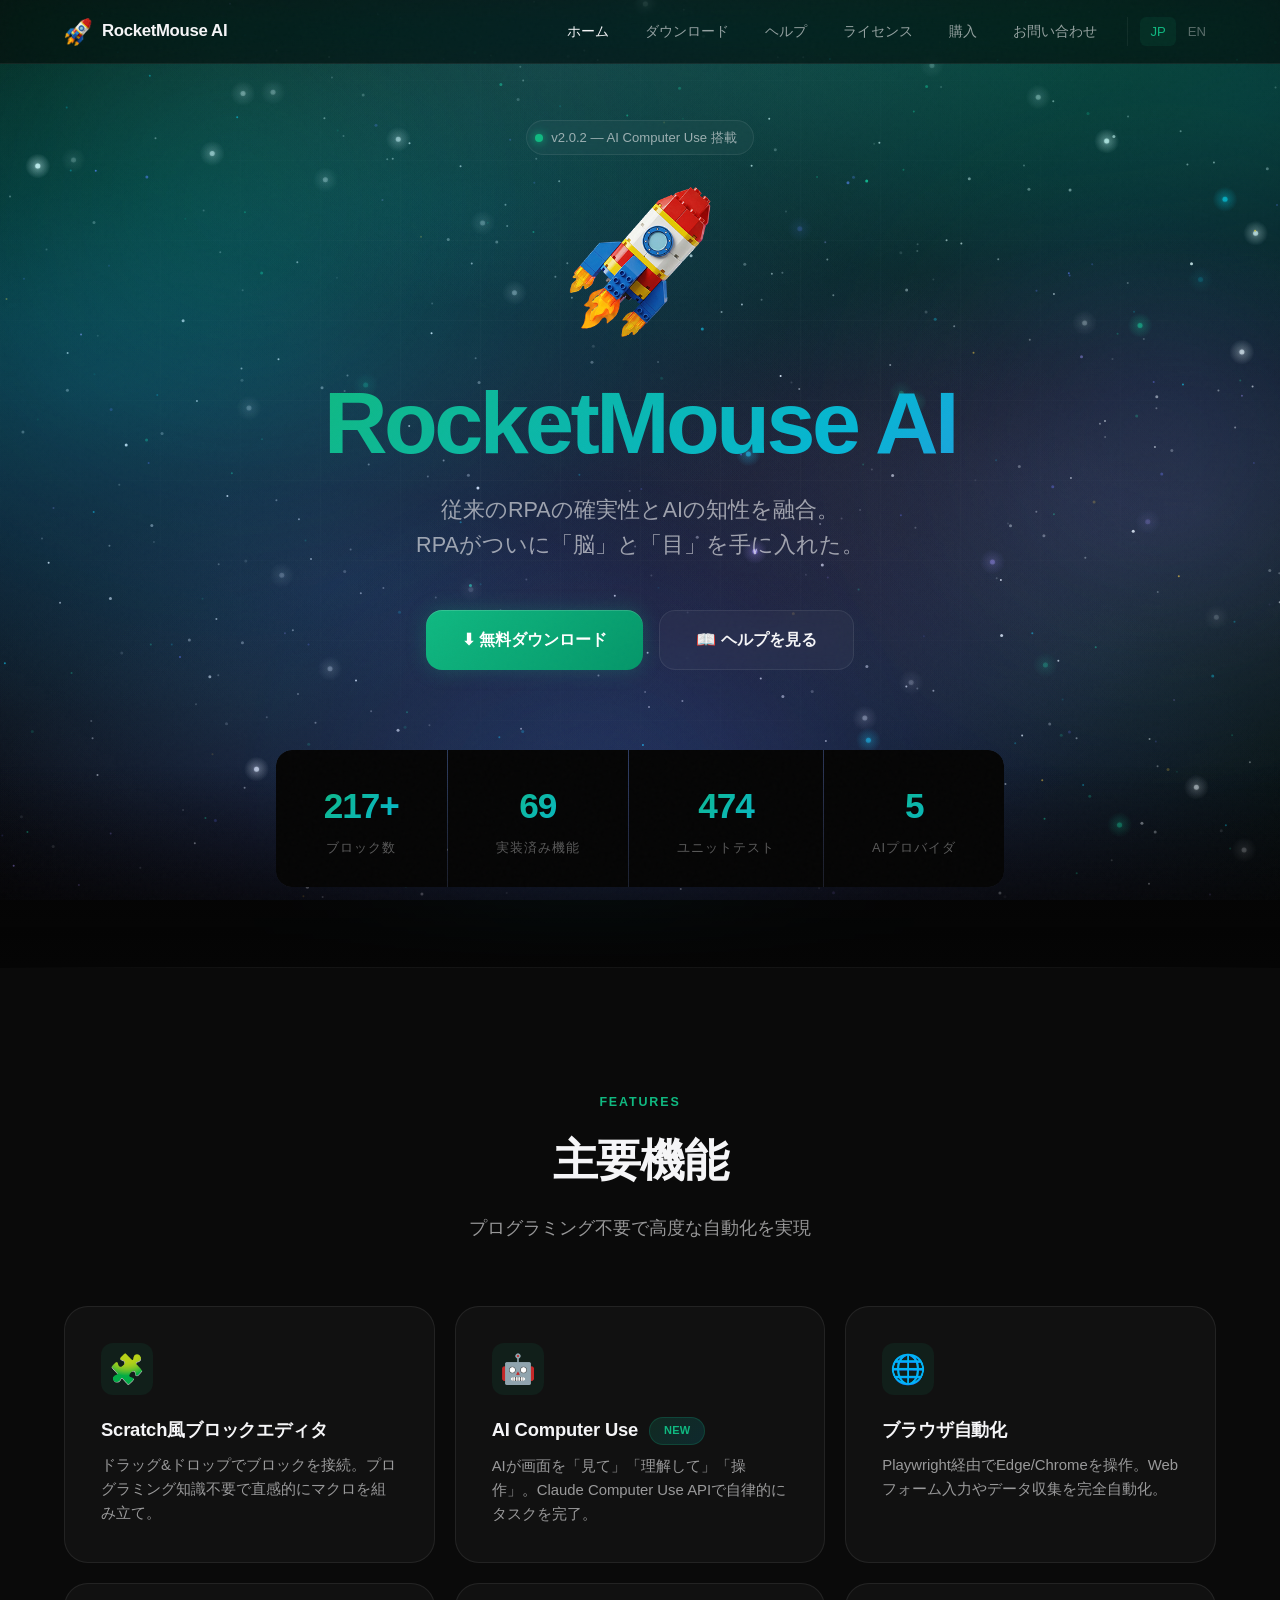
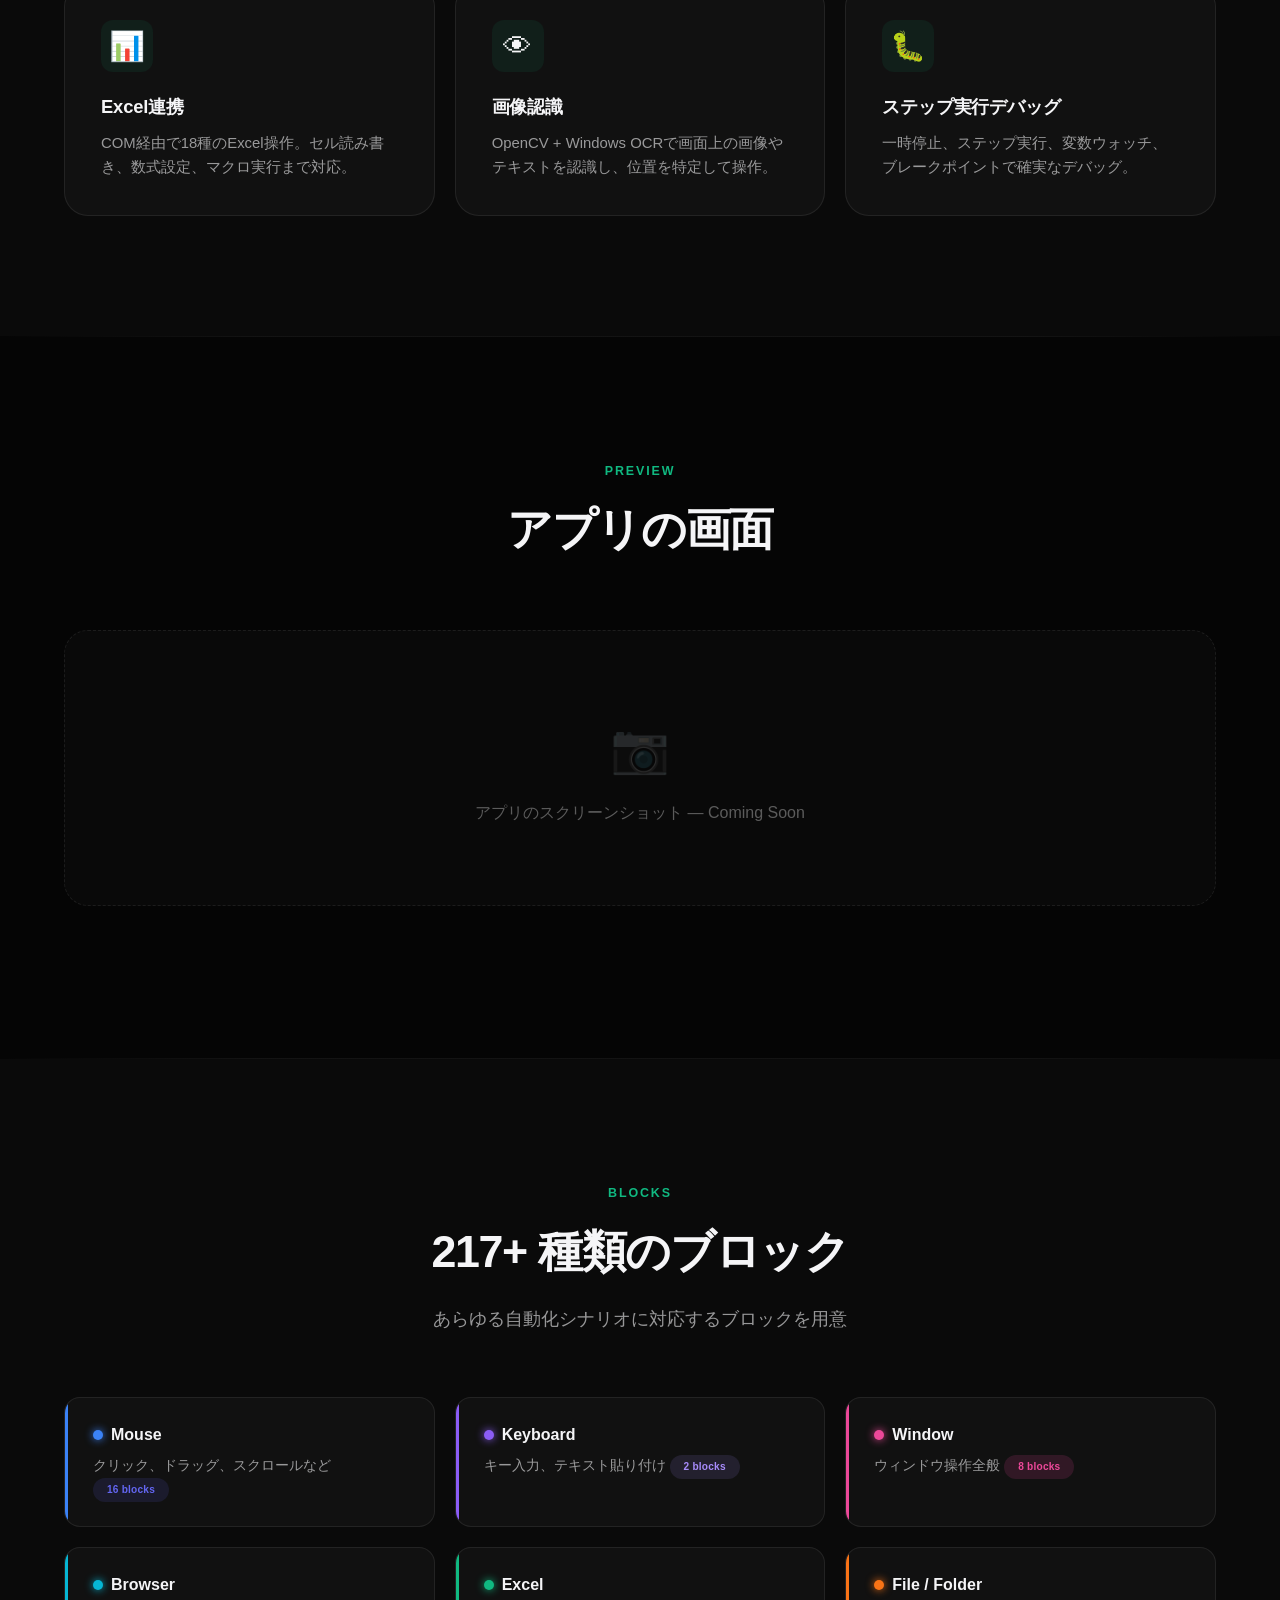
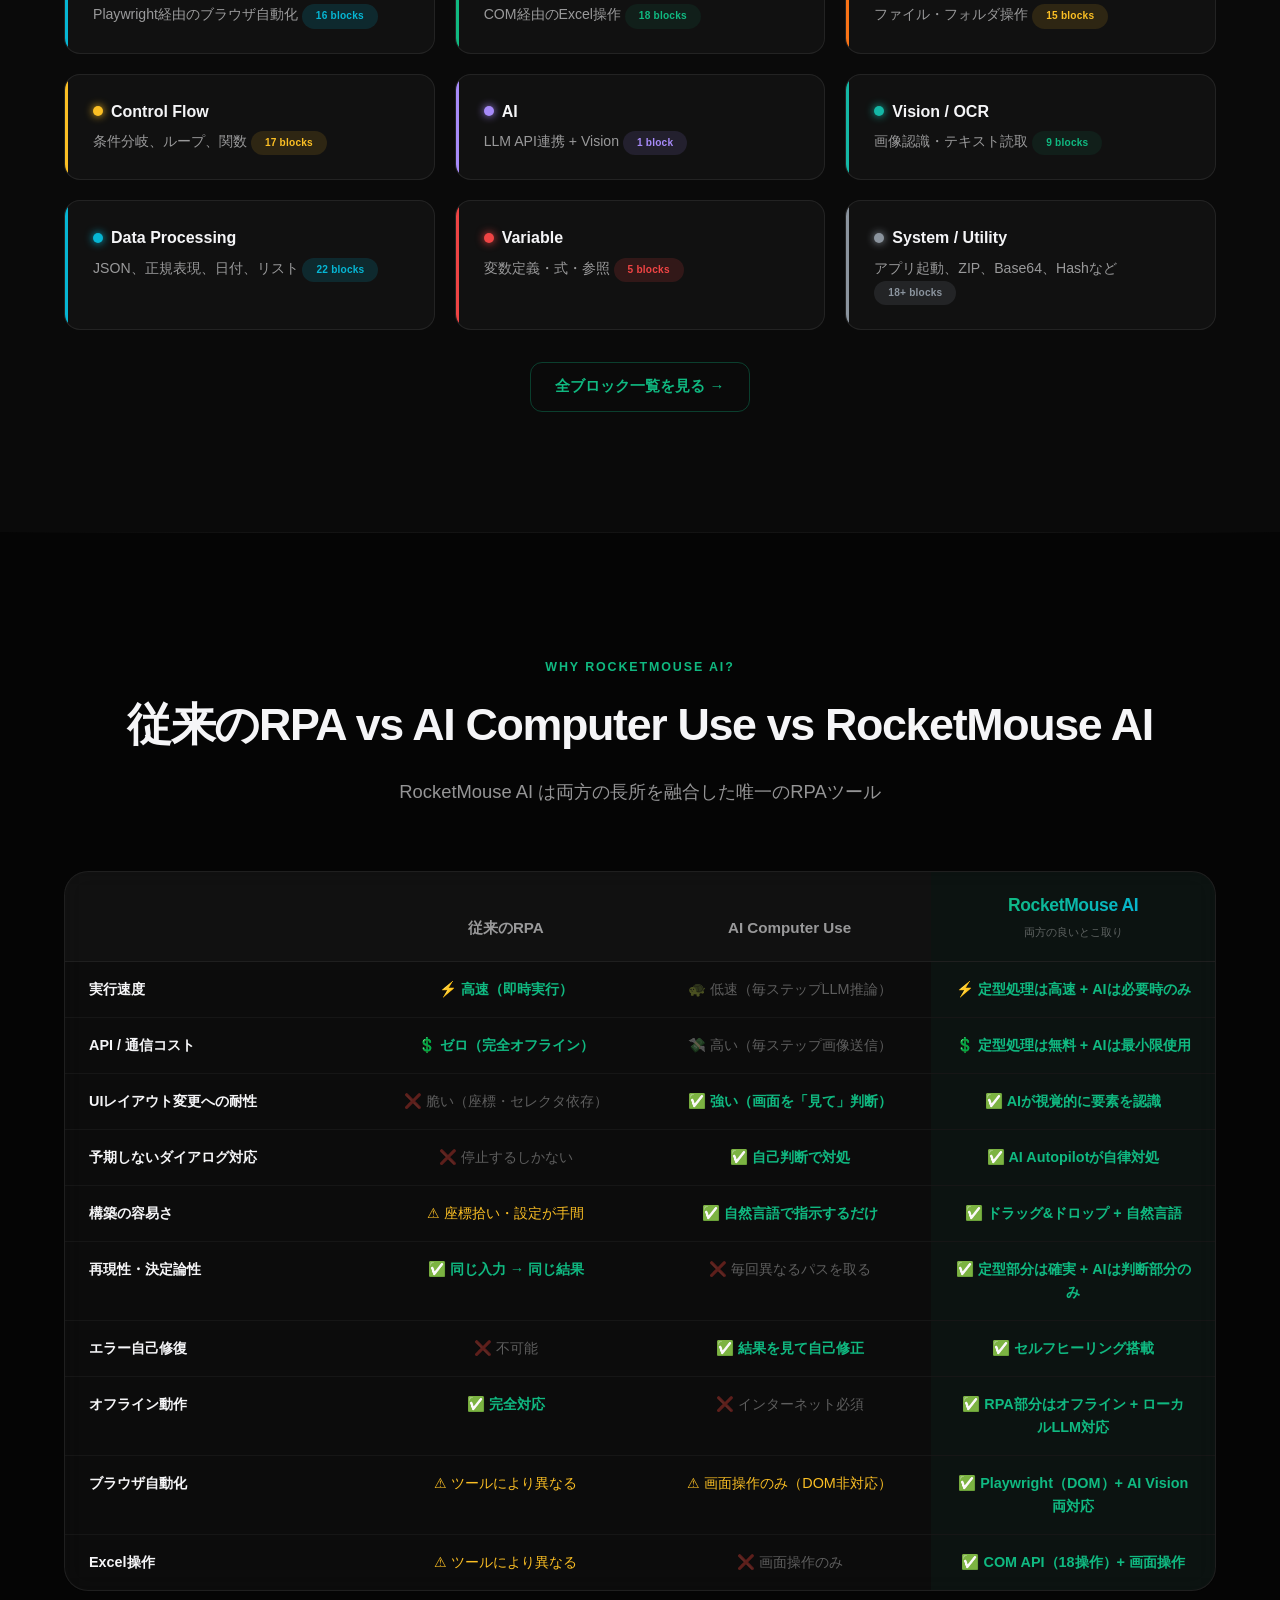
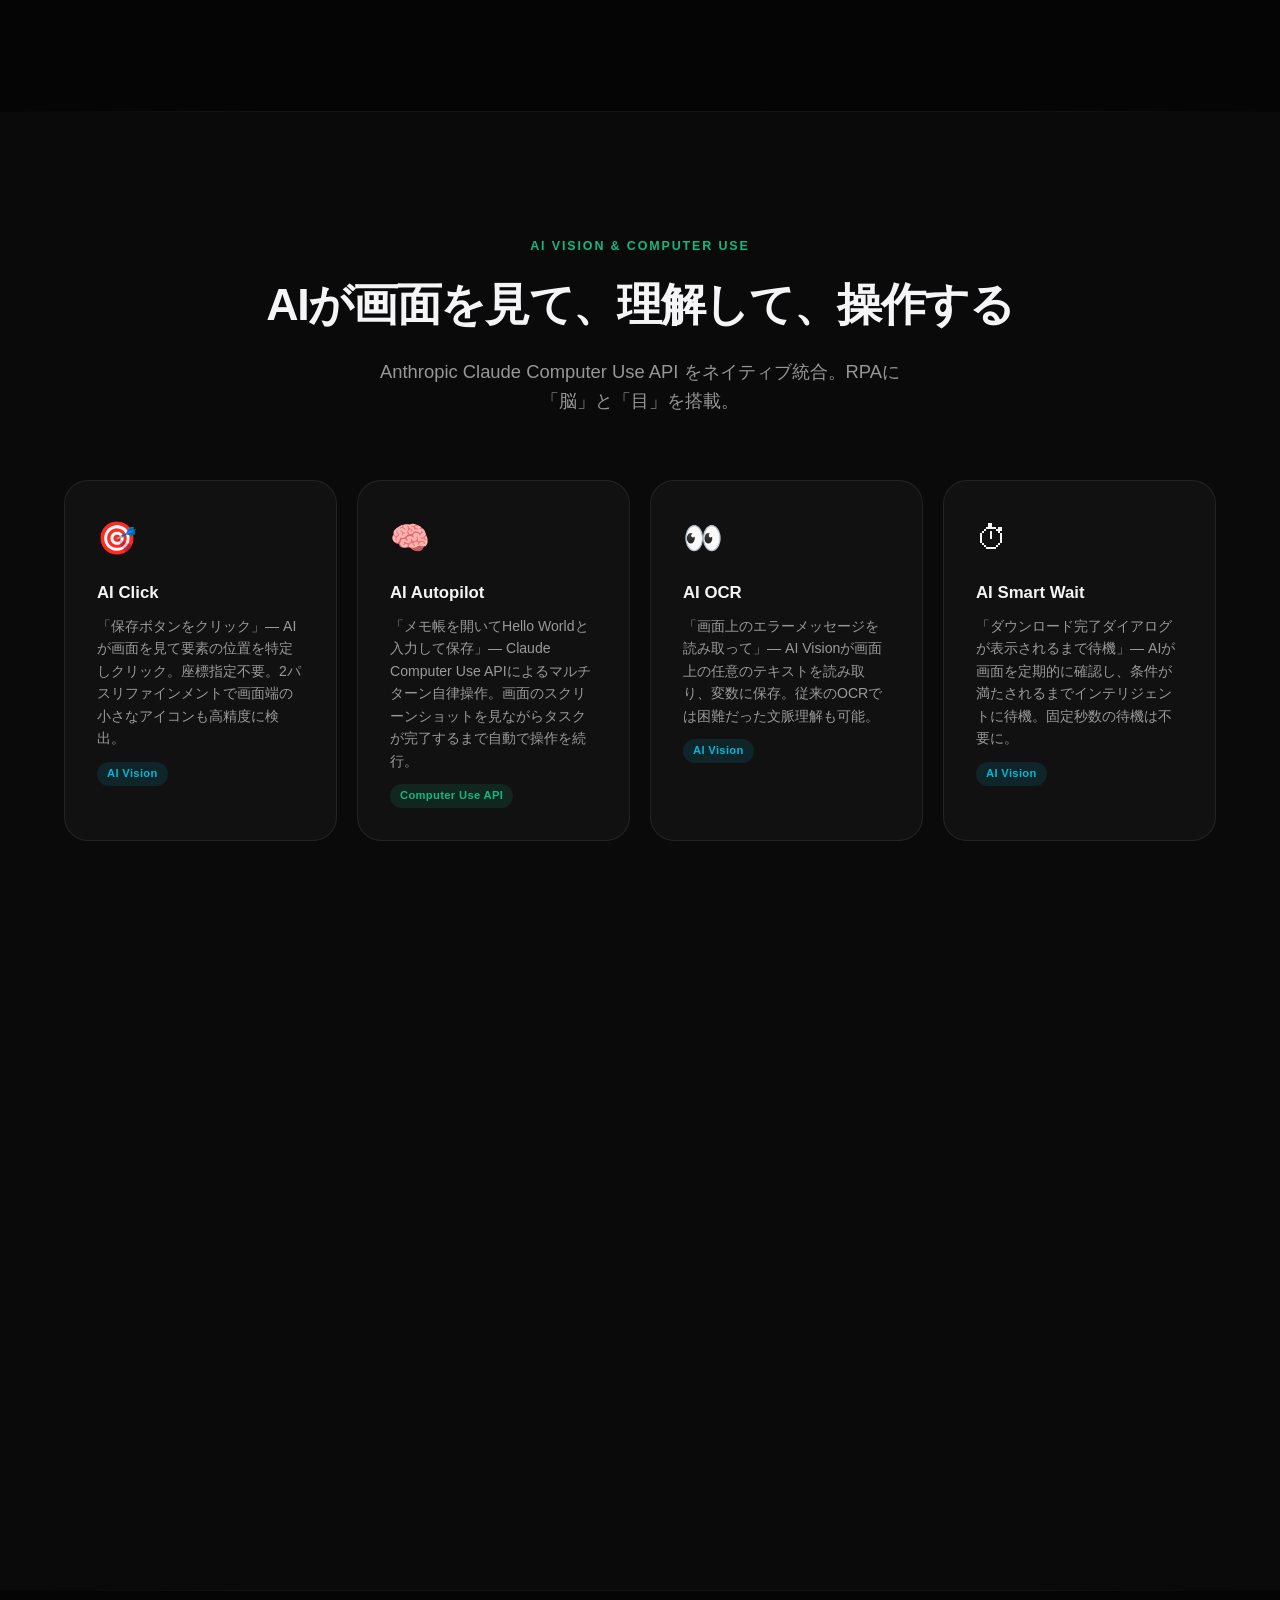
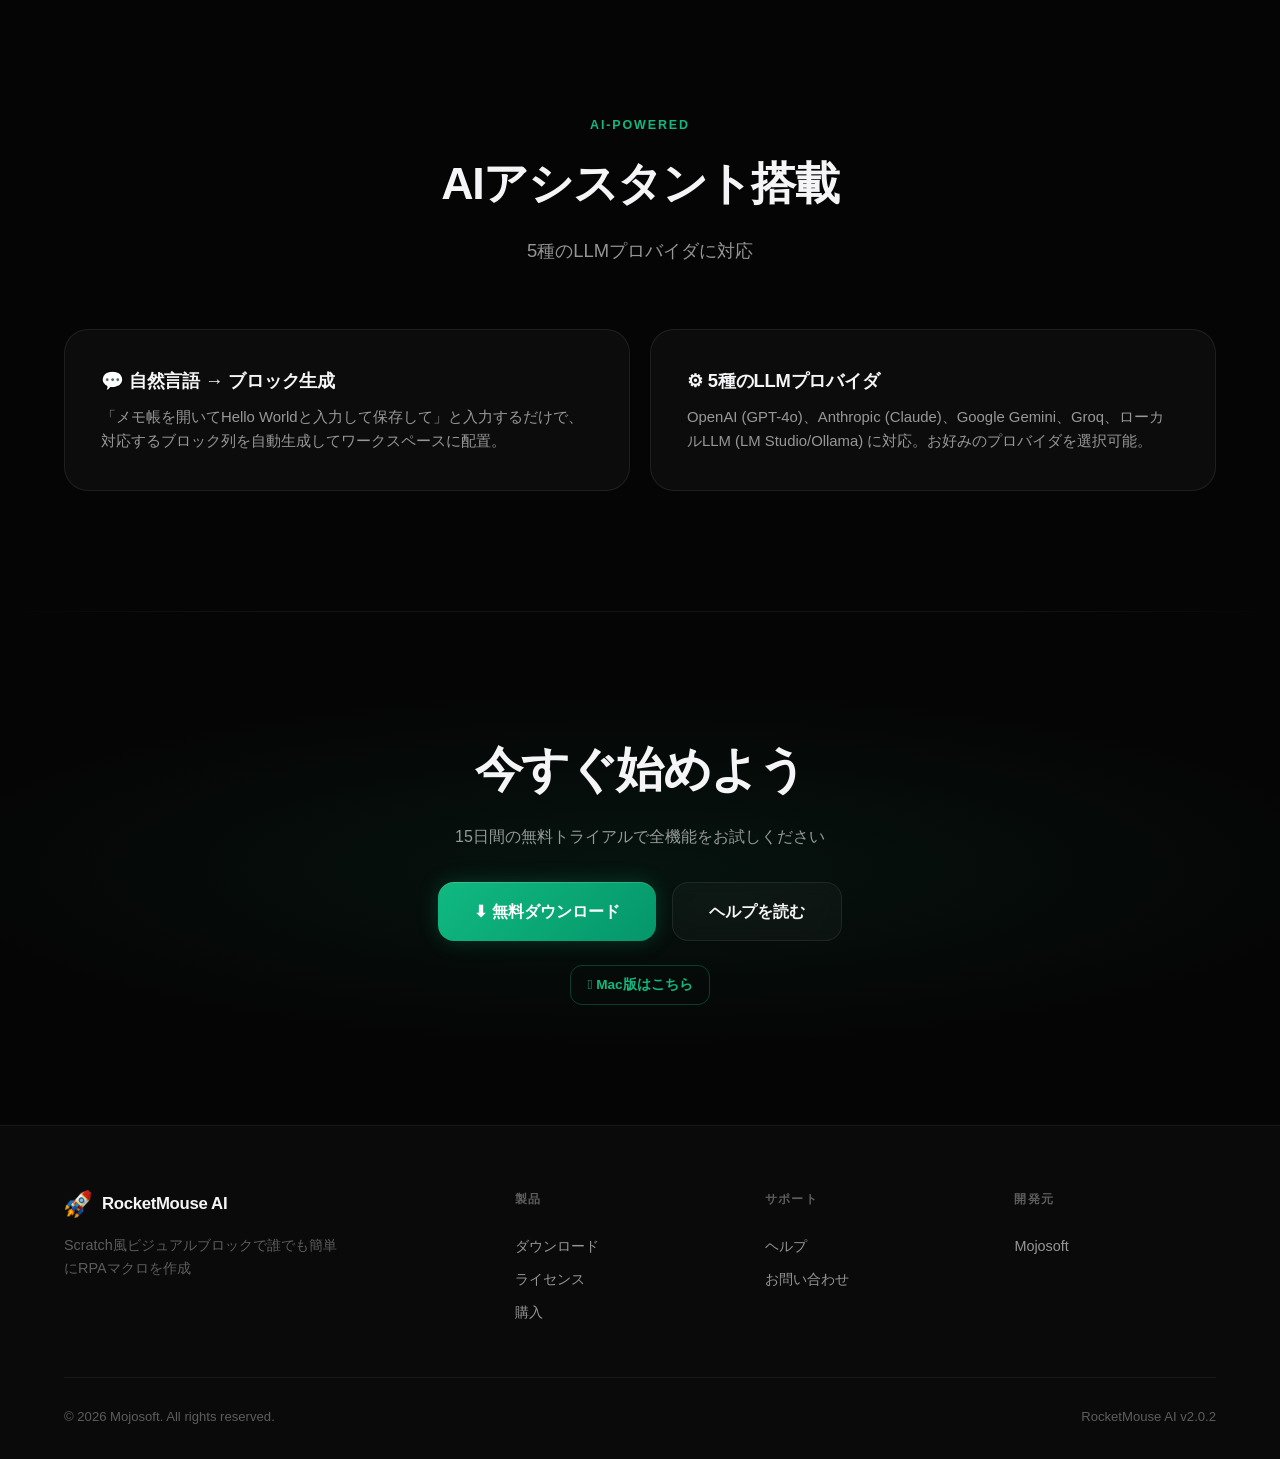
==== commit ef5fdb5f: "Bump version to 2.0.2 across all pages Co-Authored-By: Claude Opus 4.6 (1M context) <noreply@anthrop" ====
--- a/index.html
+++ b/index.html
@@ -40,7 +40,7 @@
   <div class="container">
     <div class="hero-badge reveal">
       <span class="badge-dot"></span>
-      <span>v2.0.1 — AI Computer Use 搭載</span>
+      <span>v2.0.2 — AI Computer Use 搭載</span>
     </div>
     <img src="images/logo-256.png" alt="RocketMouse AI" class="hero-logo">
     <h1 class="reveal reveal-delay-1"><span class="gradient-text">RocketMouse AI</span></h1>
@@ -397,7 +397,7 @@
     </div>
     <div class="footer-bottom">
       <span>&copy; 2026 Mojosoft. All rights reserved.</span>
-      <span>RocketMouse AI v2.0.1</span>
+      <span>RocketMouse AI v2.0.2</span>
     </div>
   </div>
 </footer>
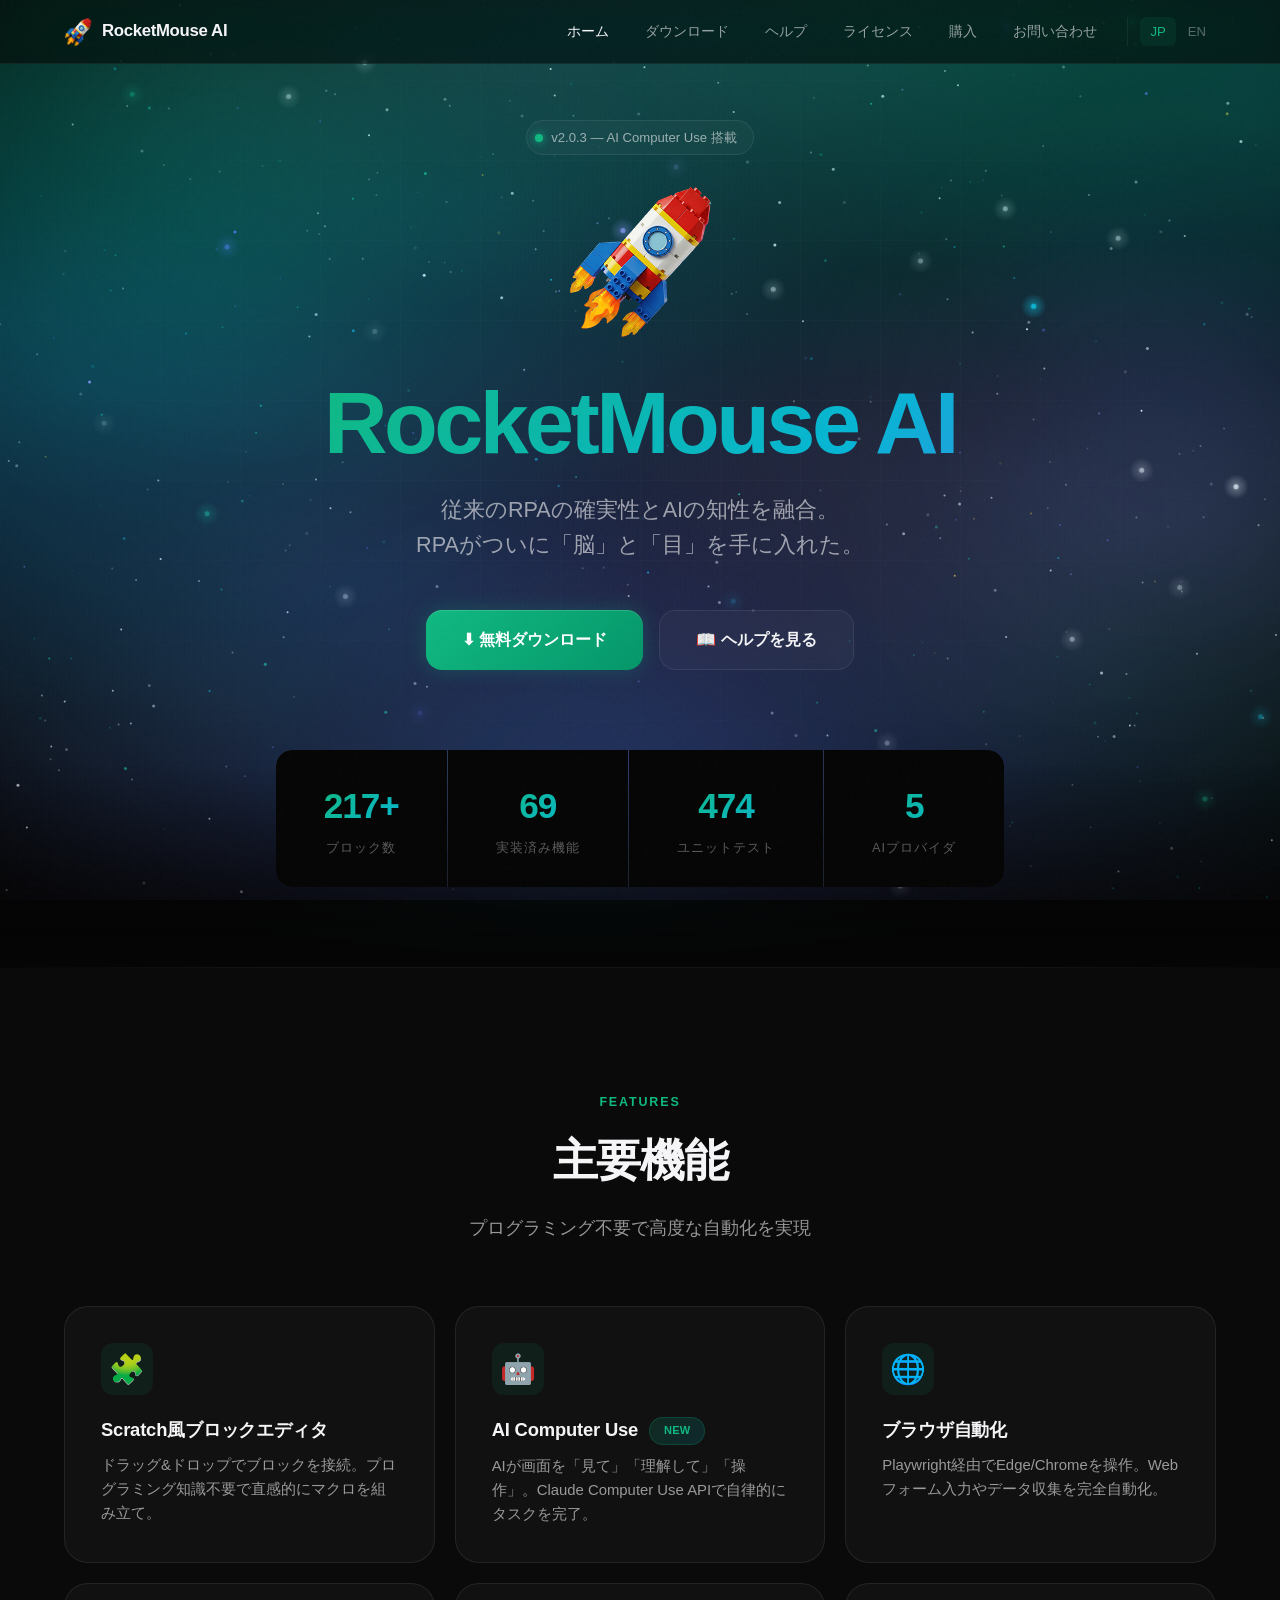
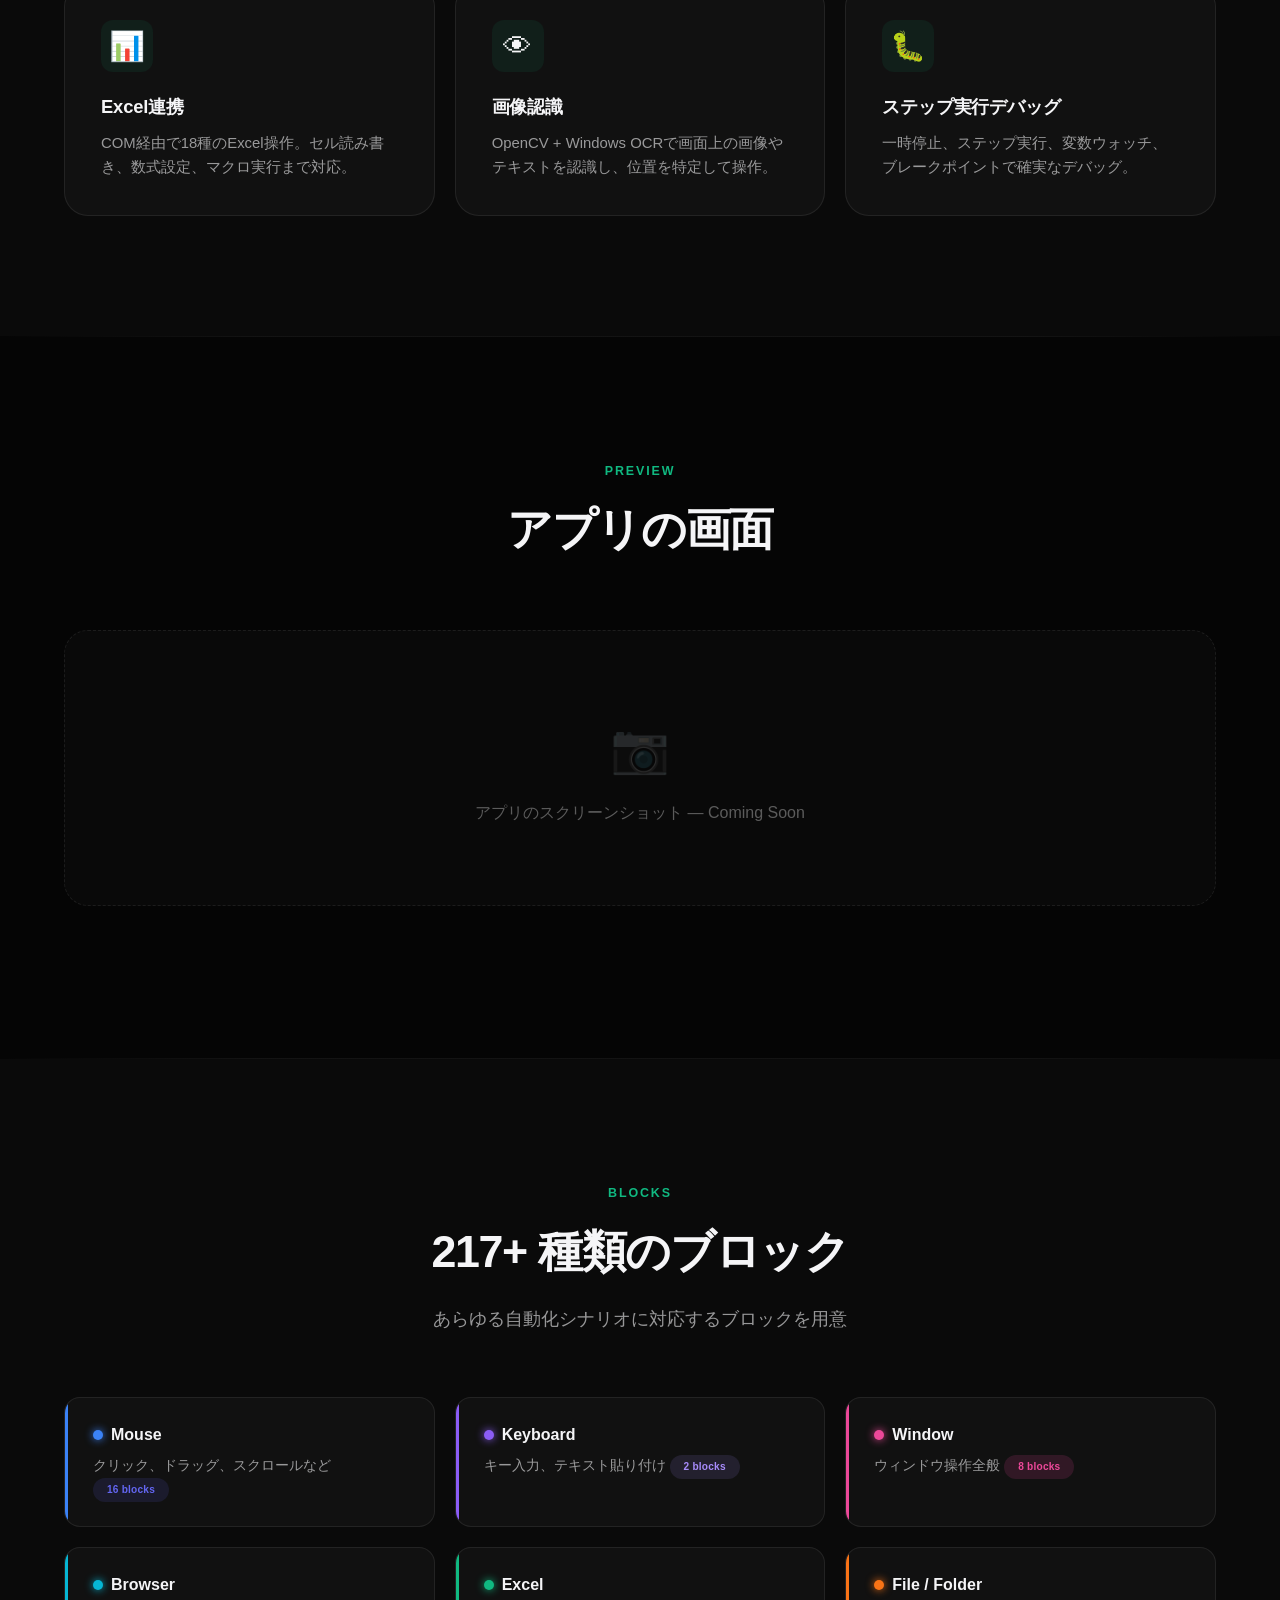
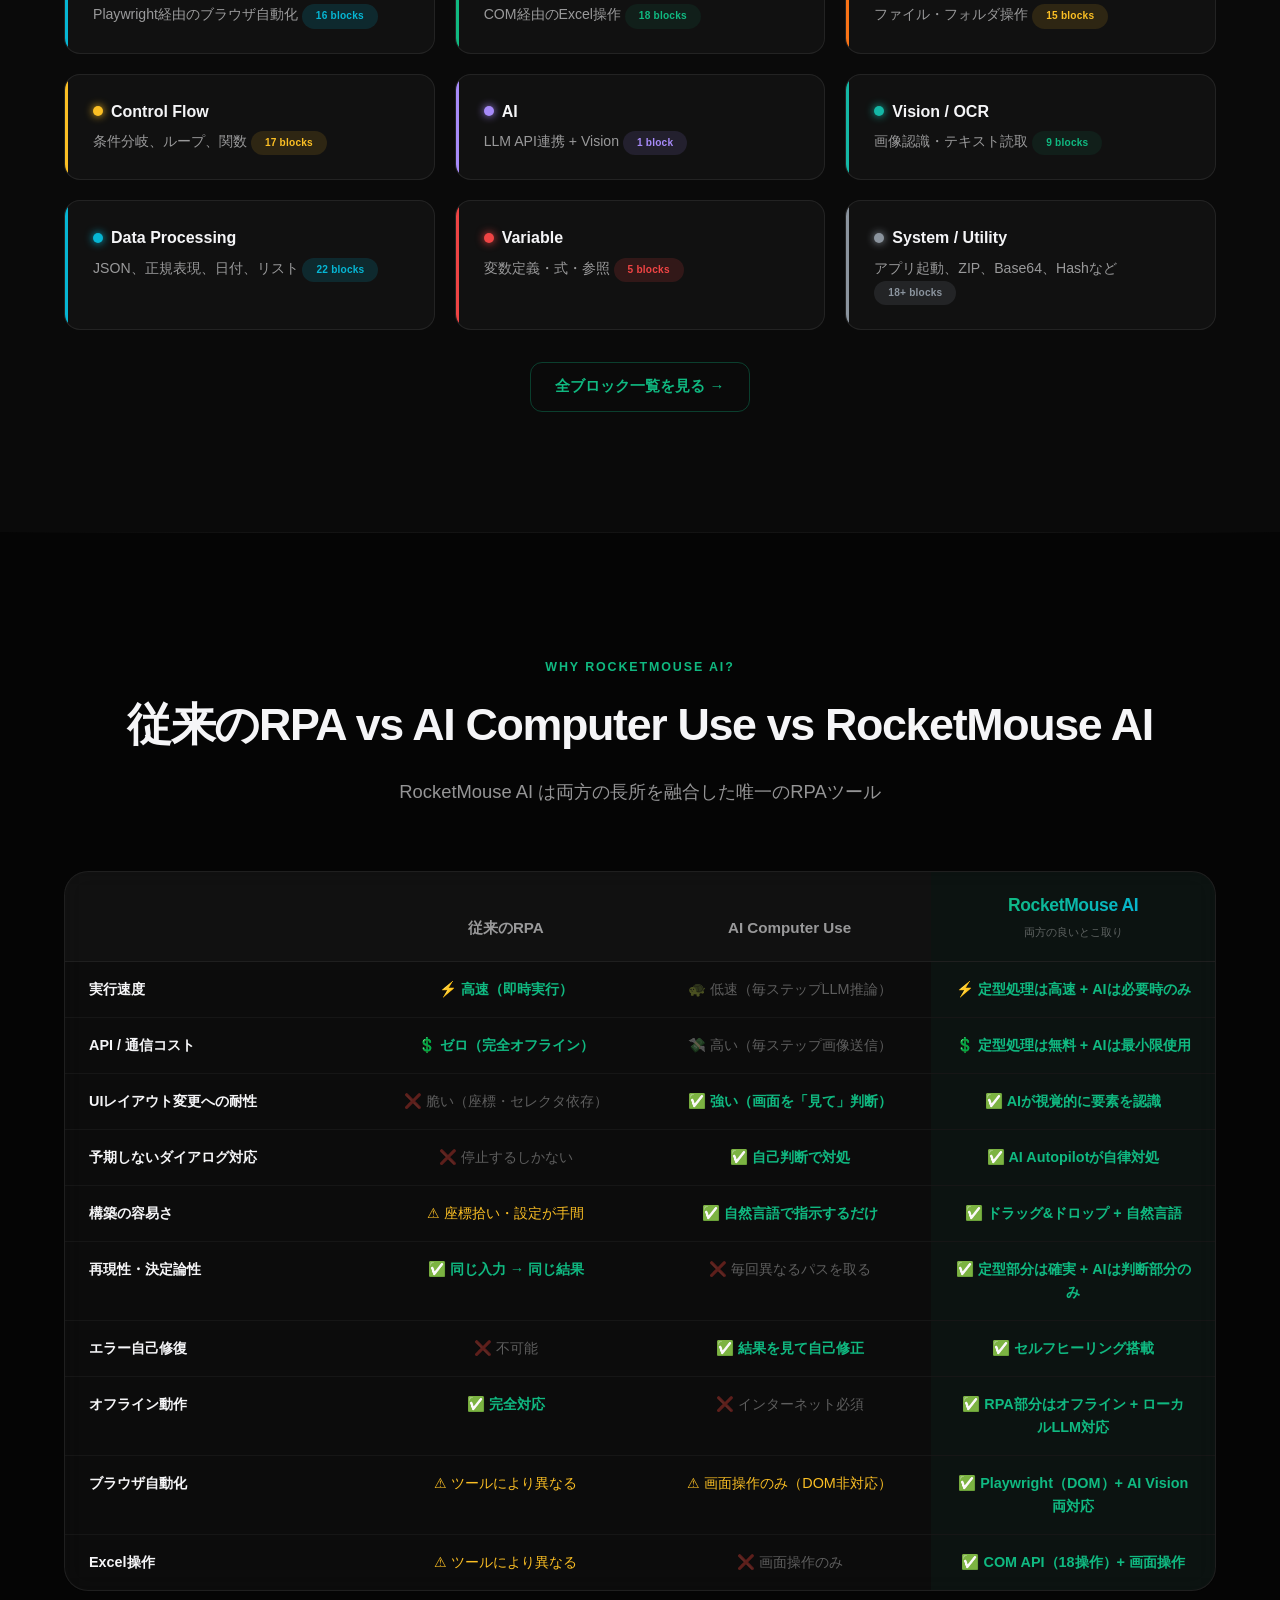
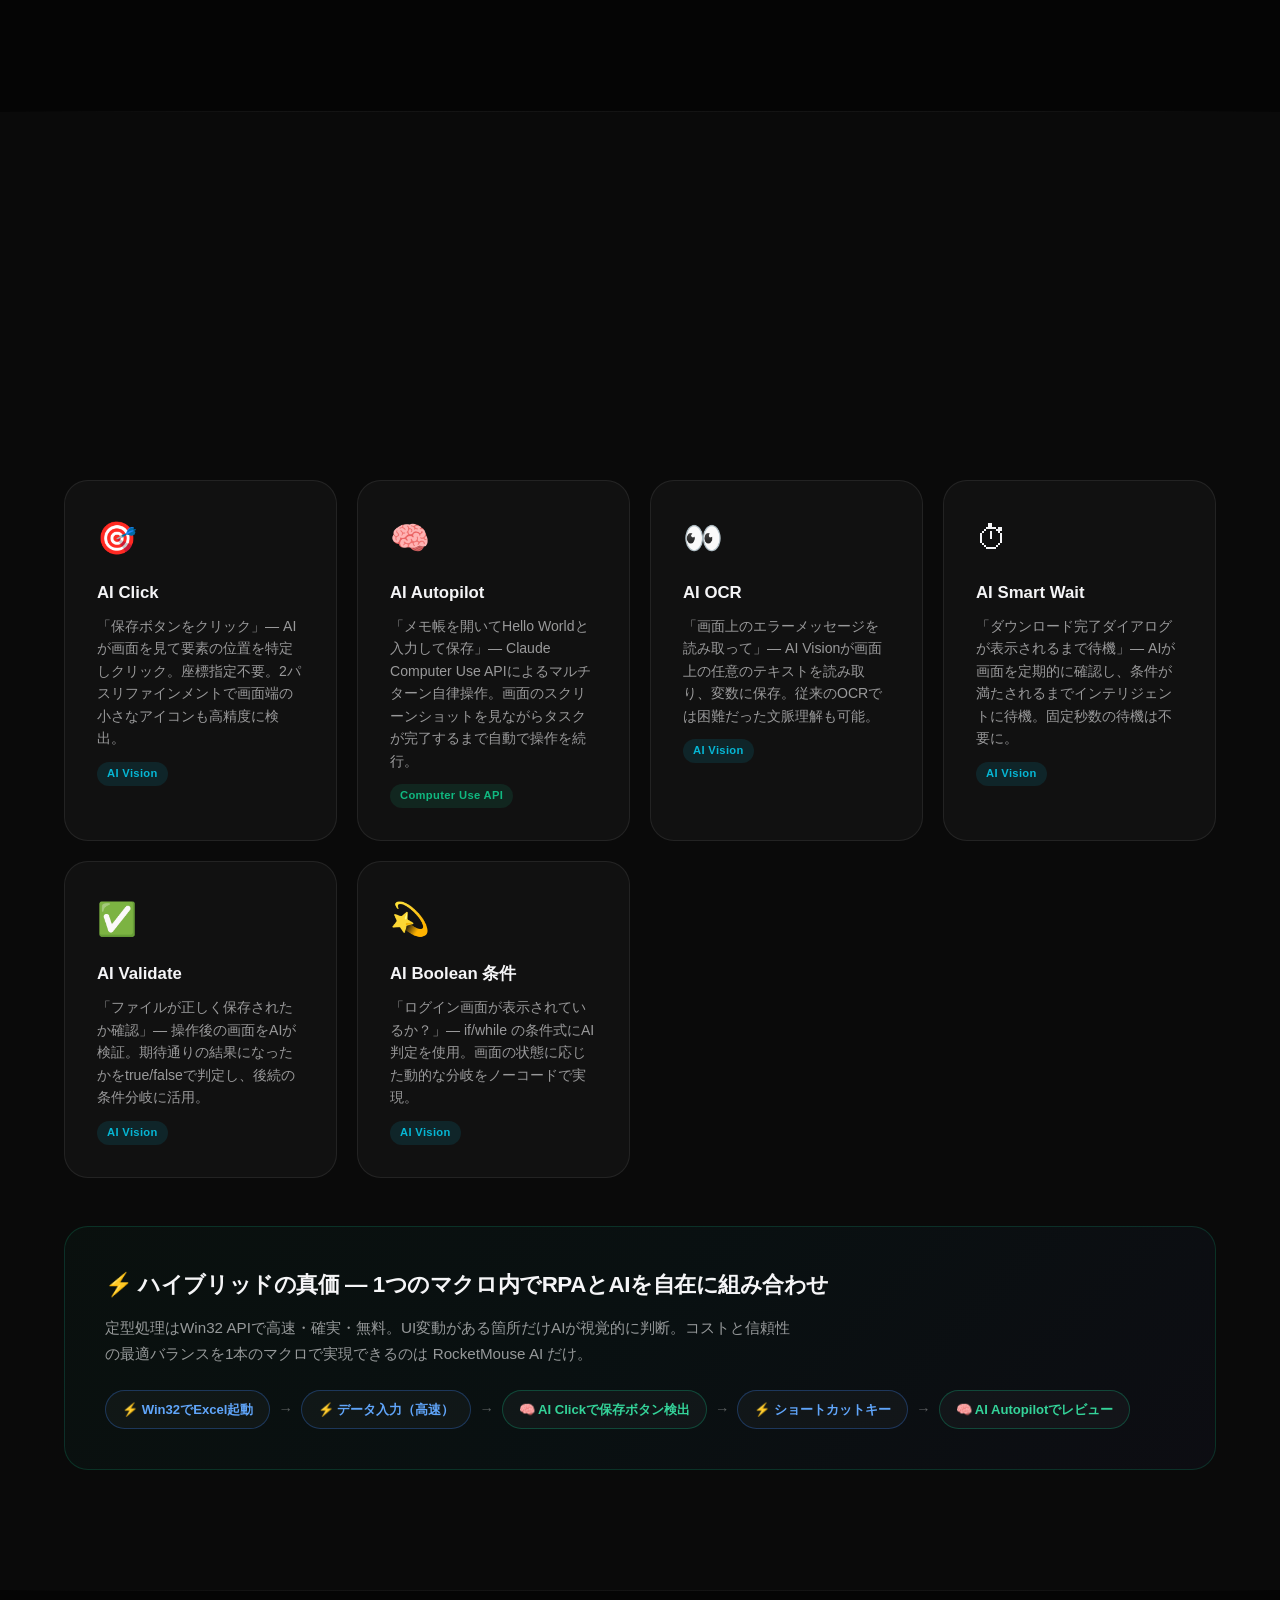
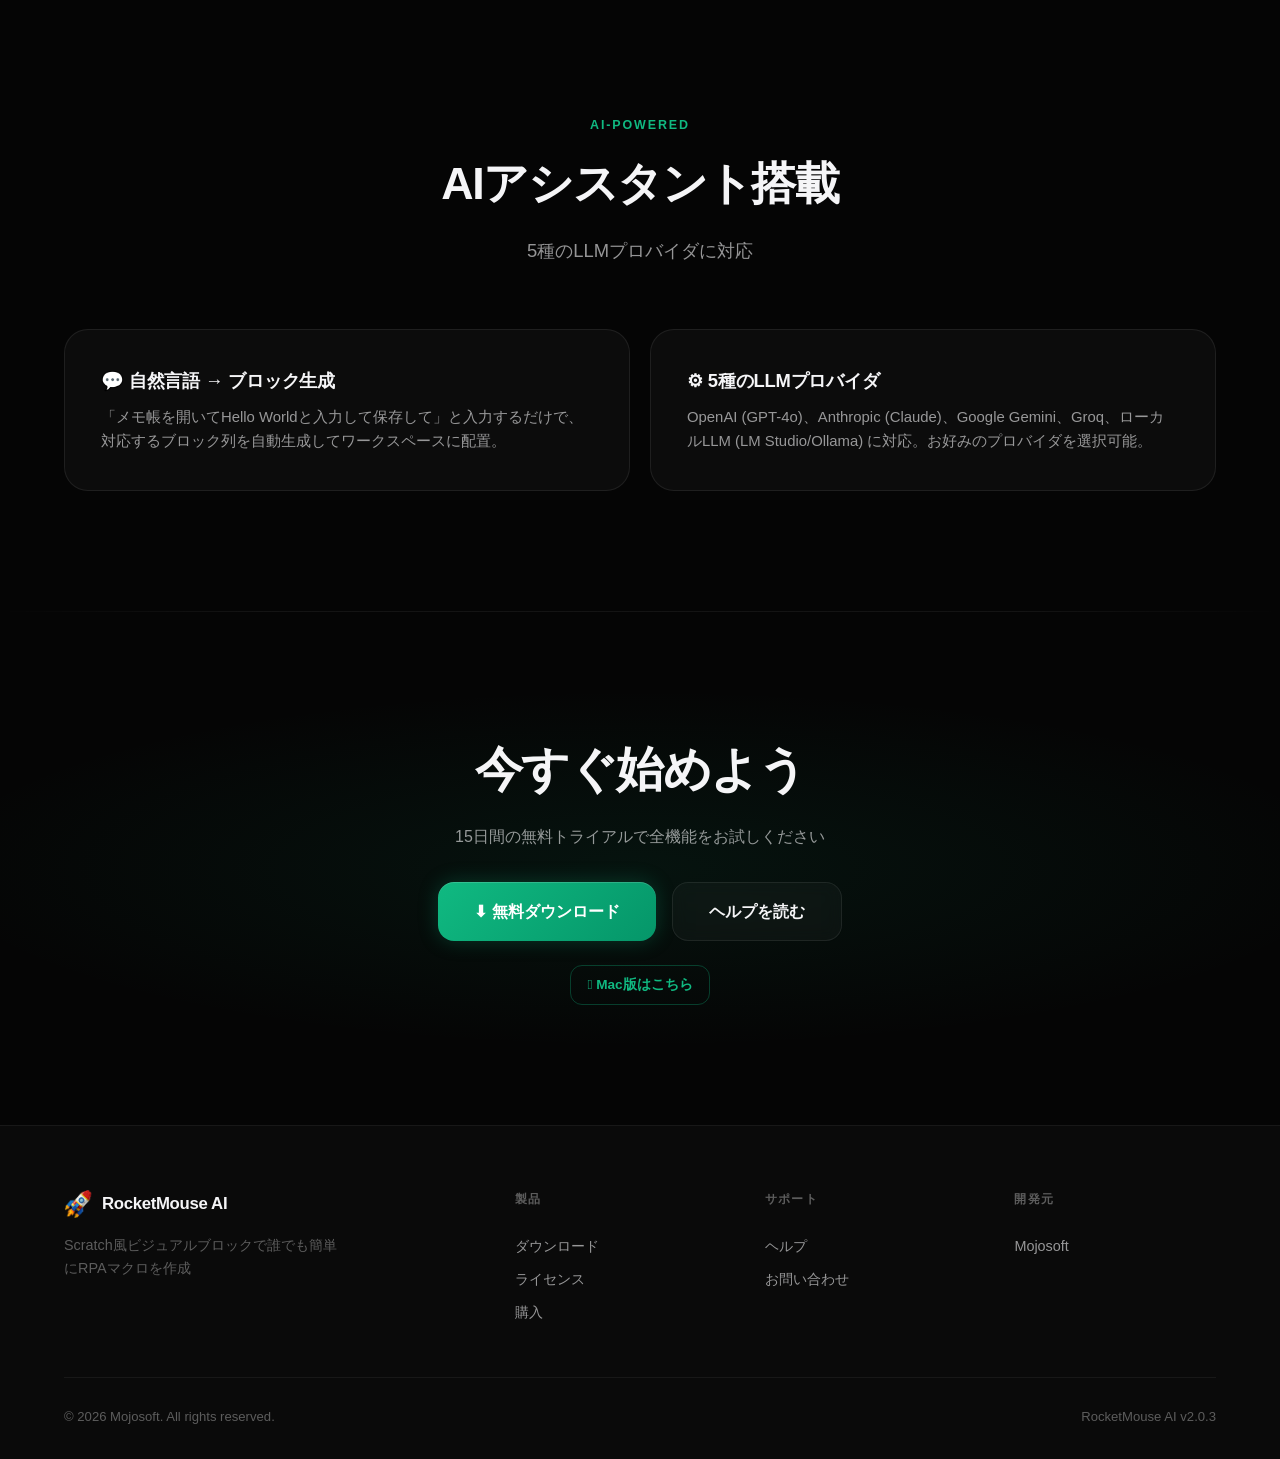
==== commit c5b23aac: "Bump version to 2.0.3 across all pages Co-Authored-By: Claude Opus 4.6 (1M context) <noreply@anthrop" ====
--- a/index.html
+++ b/index.html
@@ -40,7 +40,7 @@
   <div class="container">
     <div class="hero-badge reveal">
       <span class="badge-dot"></span>
-      <span>v2.0.2 — AI Computer Use 搭載</span>
+      <span>v2.0.3 — AI Computer Use 搭載</span>
     </div>
     <img src="images/logo-256.png" alt="RocketMouse AI" class="hero-logo">
     <h1 class="reveal reveal-delay-1"><span class="gradient-text">RocketMouse AI</span></h1>
@@ -397,7 +397,7 @@
     </div>
     <div class="footer-bottom">
       <span>&copy; 2026 Mojosoft. All rights reserved.</span>
-      <span>RocketMouse AI v2.0.2</span>
+      <span>RocketMouse AI v2.0.3</span>
     </div>
   </div>
 </footer>
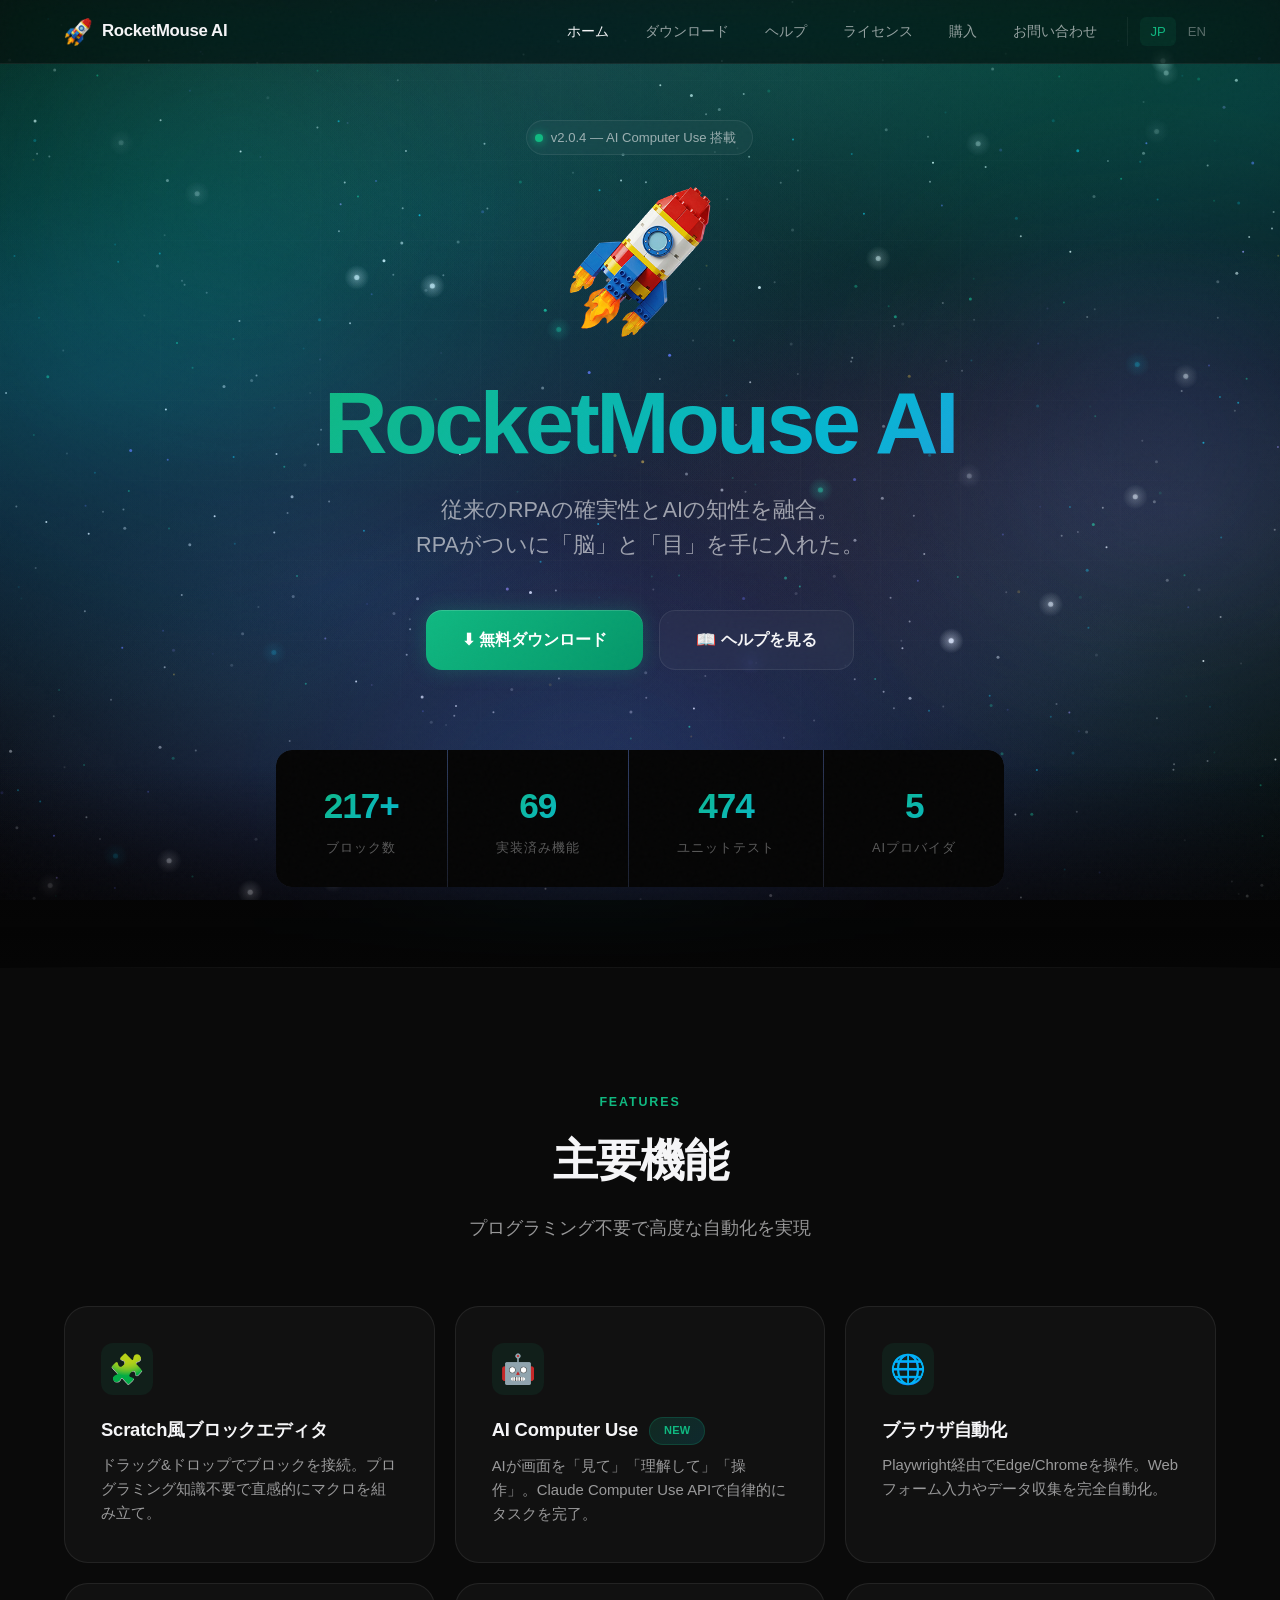
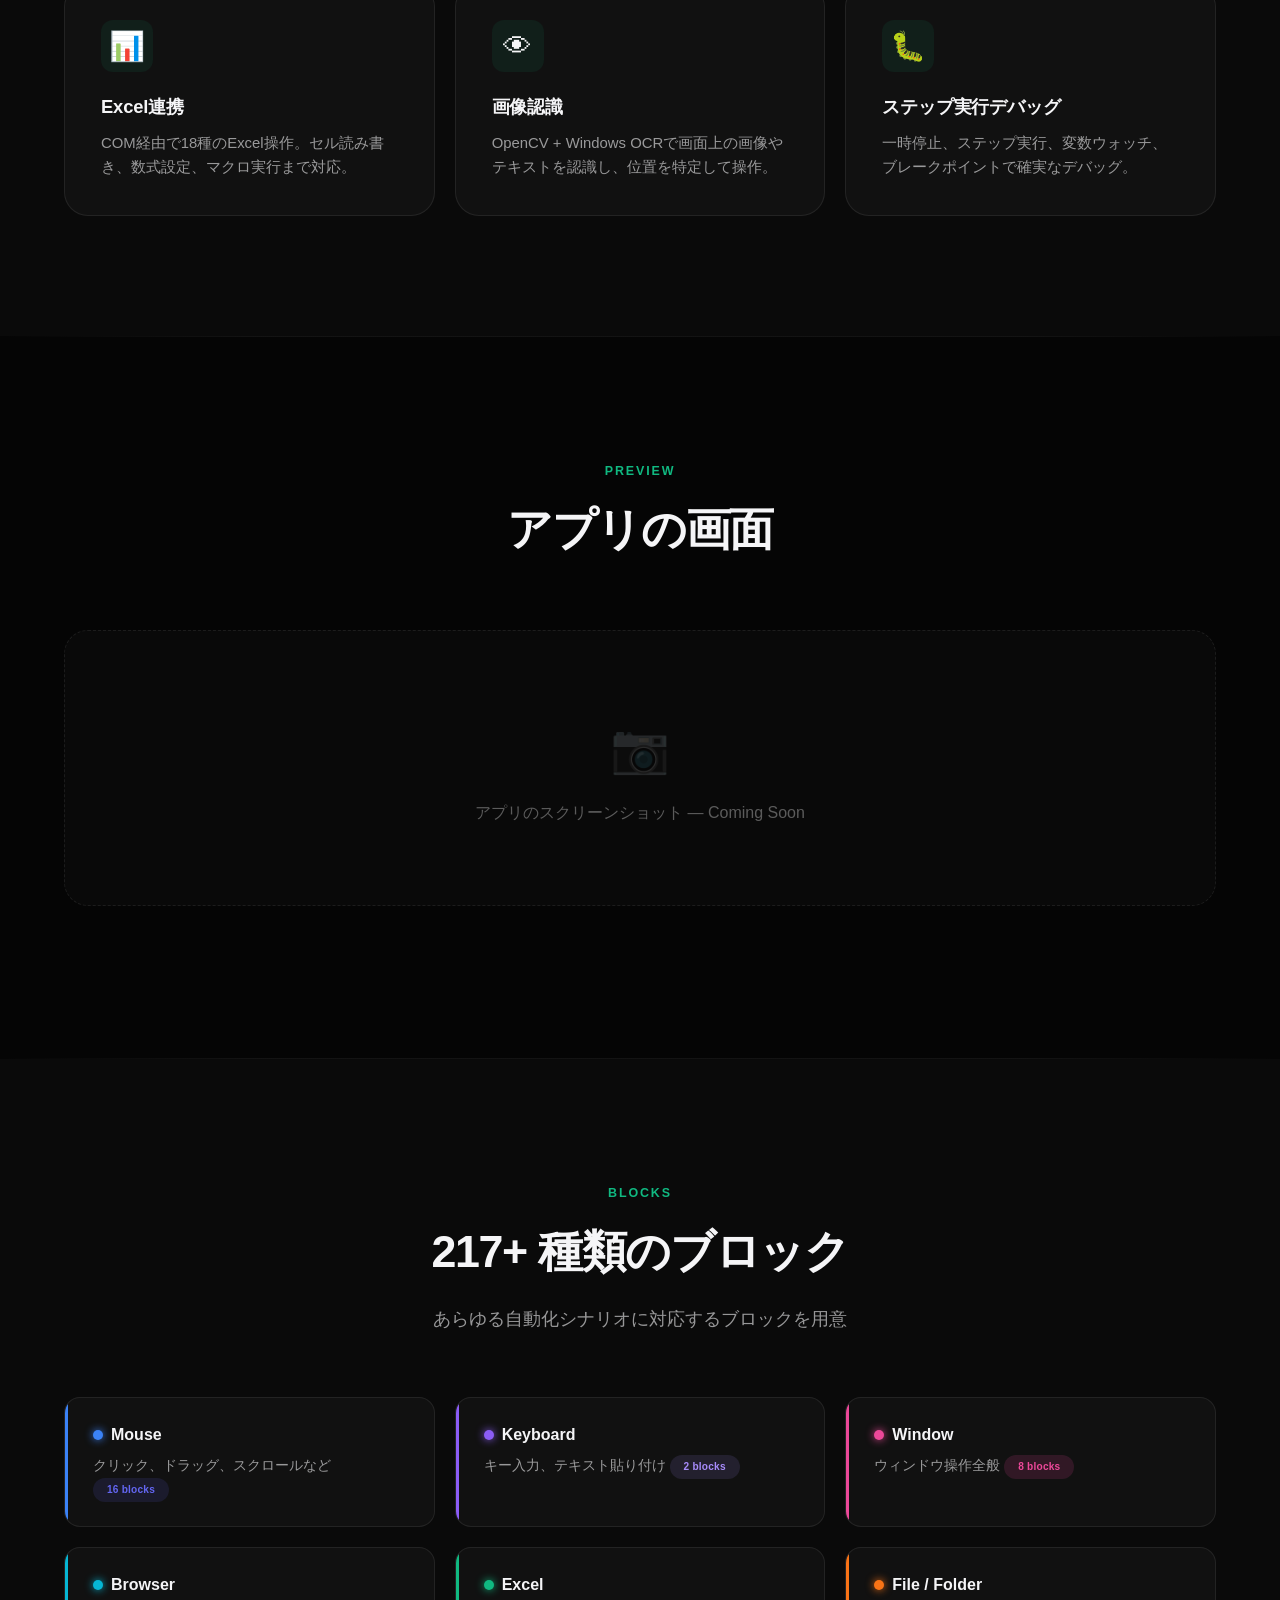
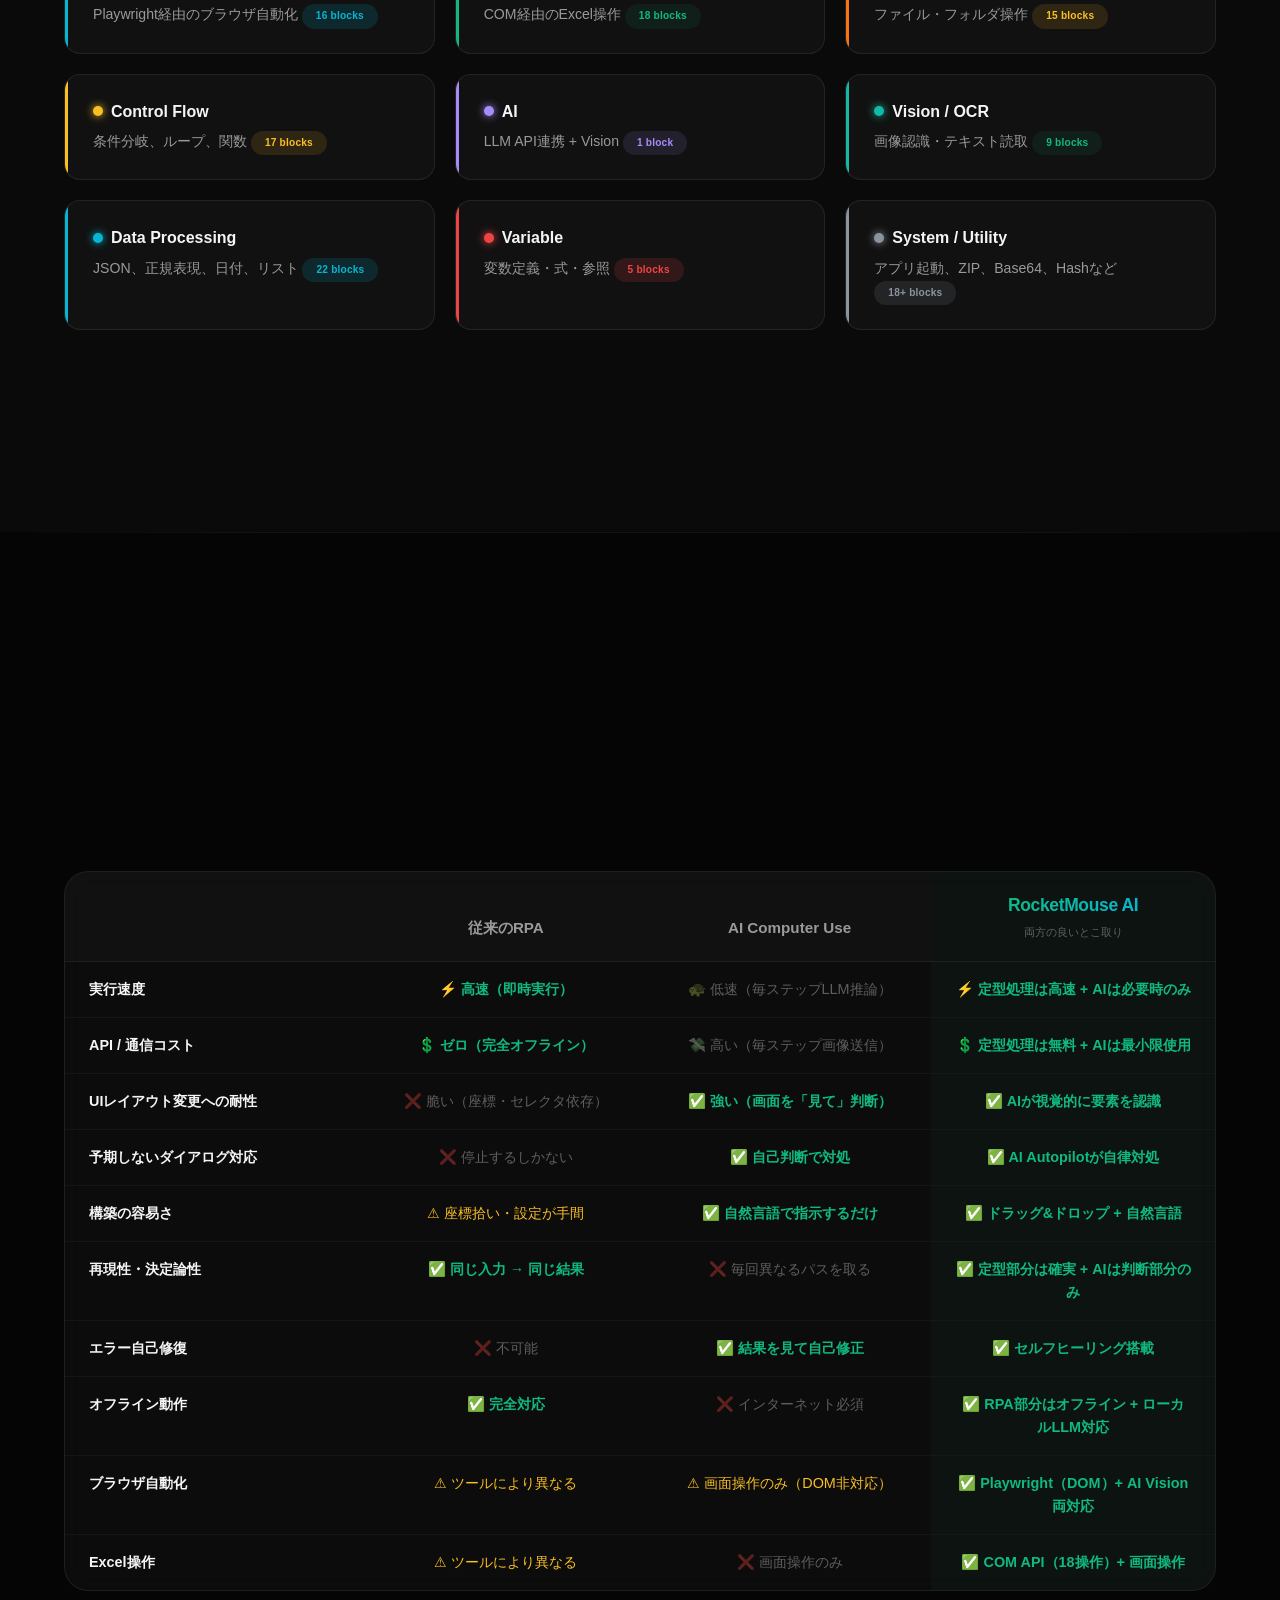
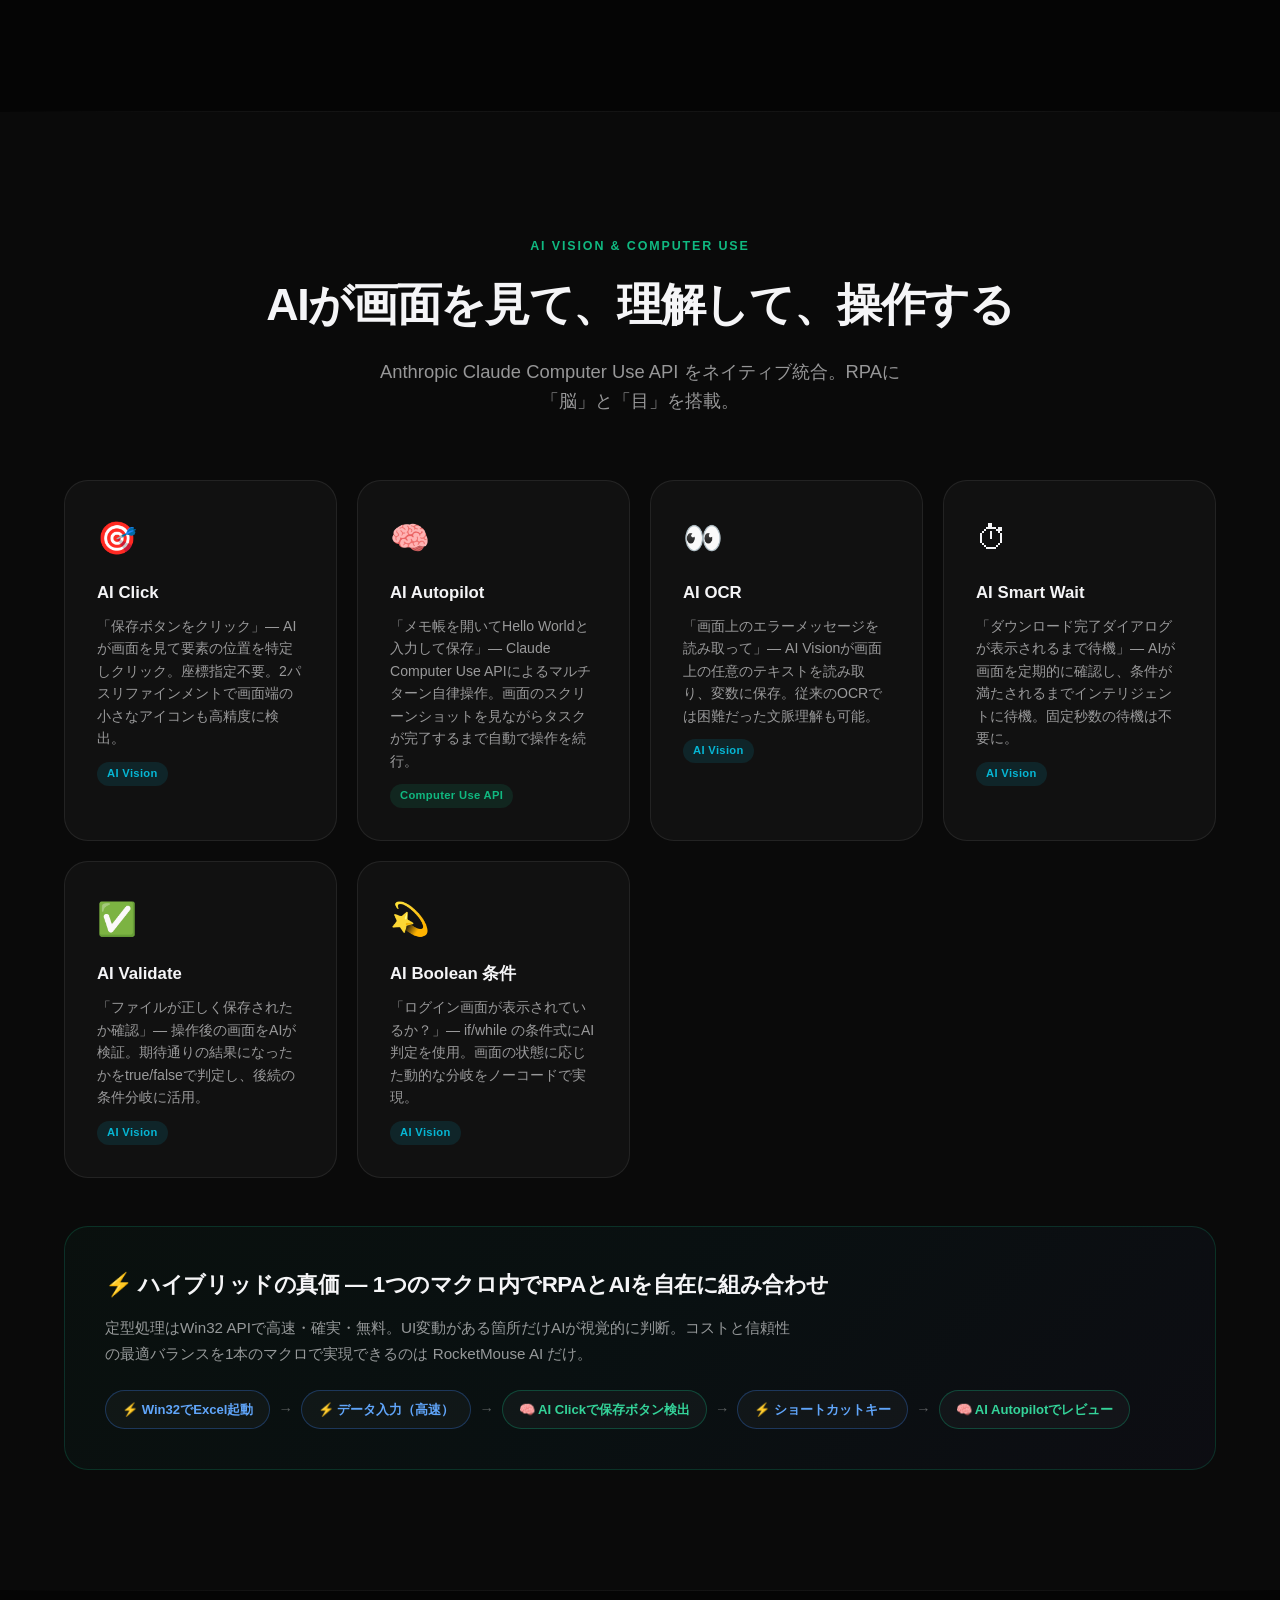
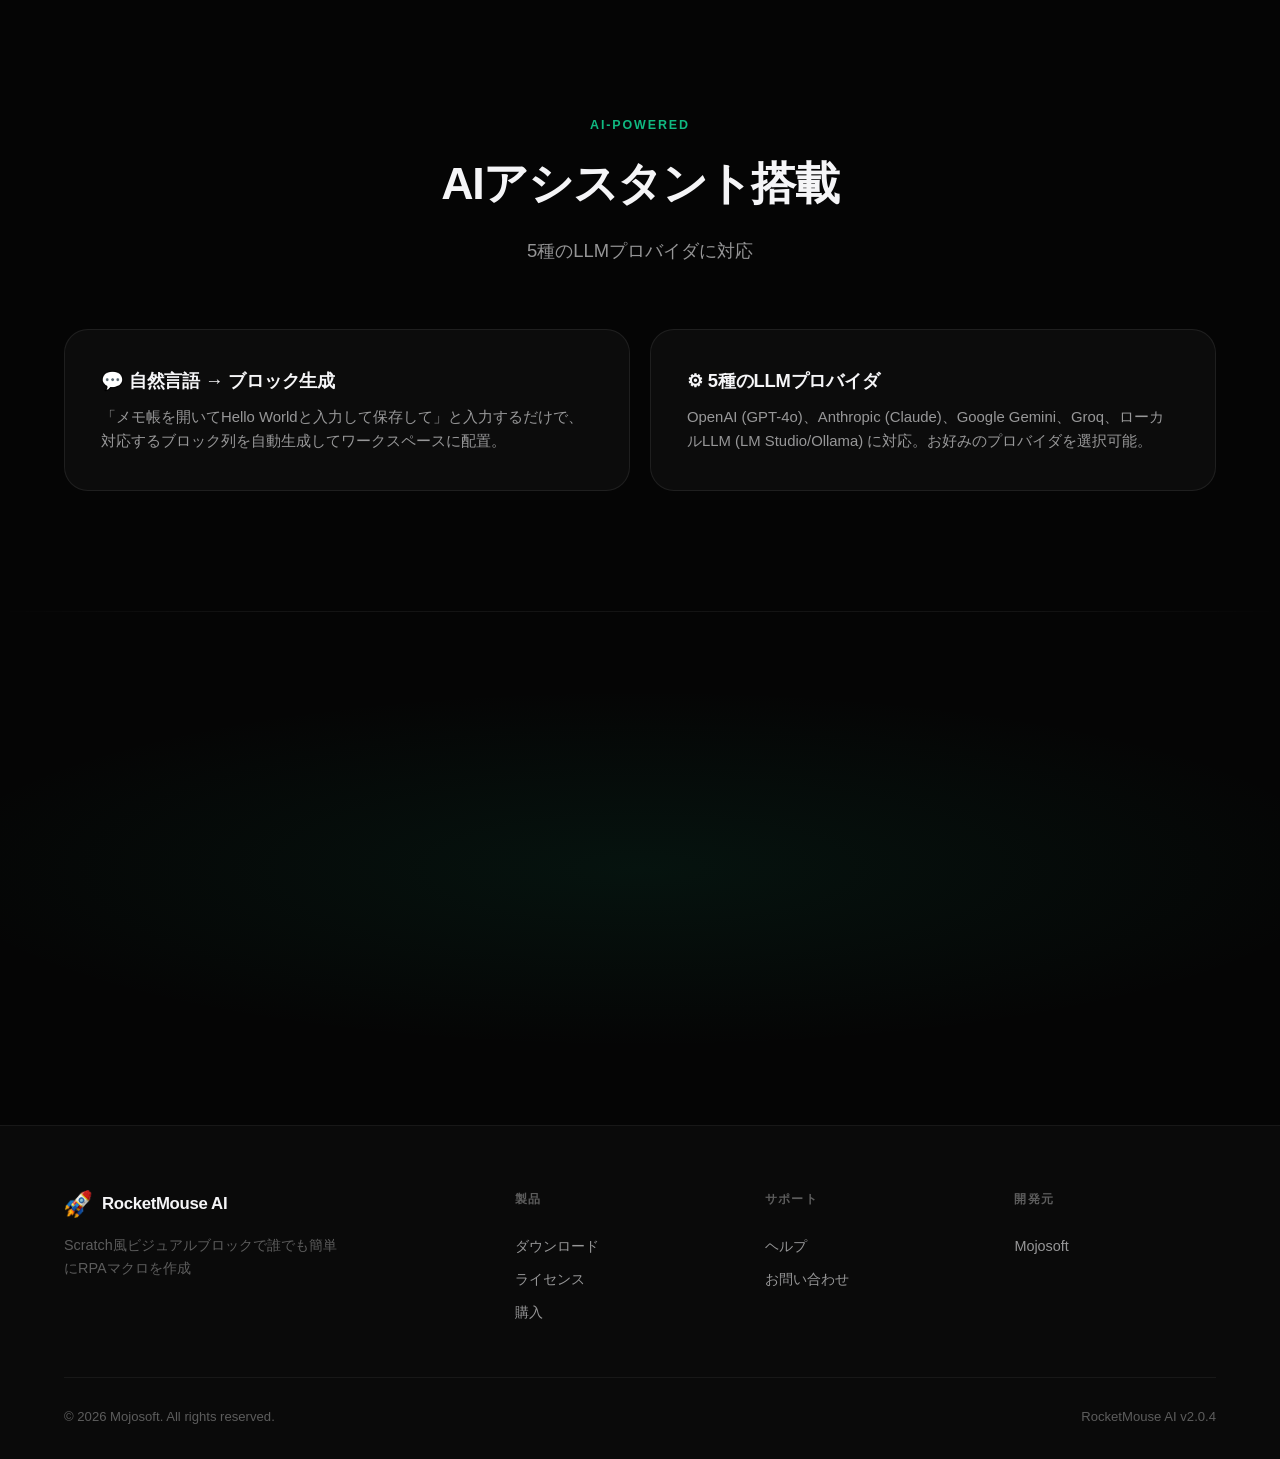
==== commit a8856e19: "全ページ バージョン 2.0.3 → 2.0.4 に更新 Co-Authored-By: Claude Opus 4.6 (1M context) <noreply@anthropic.com>" ====
--- a/index.html
+++ b/index.html
@@ -40,7 +40,7 @@
   <div class="container">
     <div class="hero-badge reveal">
       <span class="badge-dot"></span>
-      <span>v2.0.3 — AI Computer Use 搭載</span>
+      <span>v2.0.4 — AI Computer Use 搭載</span>
     </div>
     <img src="images/logo-256.png" alt="RocketMouse AI" class="hero-logo">
     <h1 class="reveal reveal-delay-1"><span class="gradient-text">RocketMouse AI</span></h1>
@@ -397,7 +397,7 @@
     </div>
     <div class="footer-bottom">
       <span>&copy; 2026 Mojosoft. All rights reserved.</span>
-      <span>RocketMouse AI v2.0.3</span>
+      <span>RocketMouse AI v2.0.4</span>
     </div>
   </div>
 </footer>
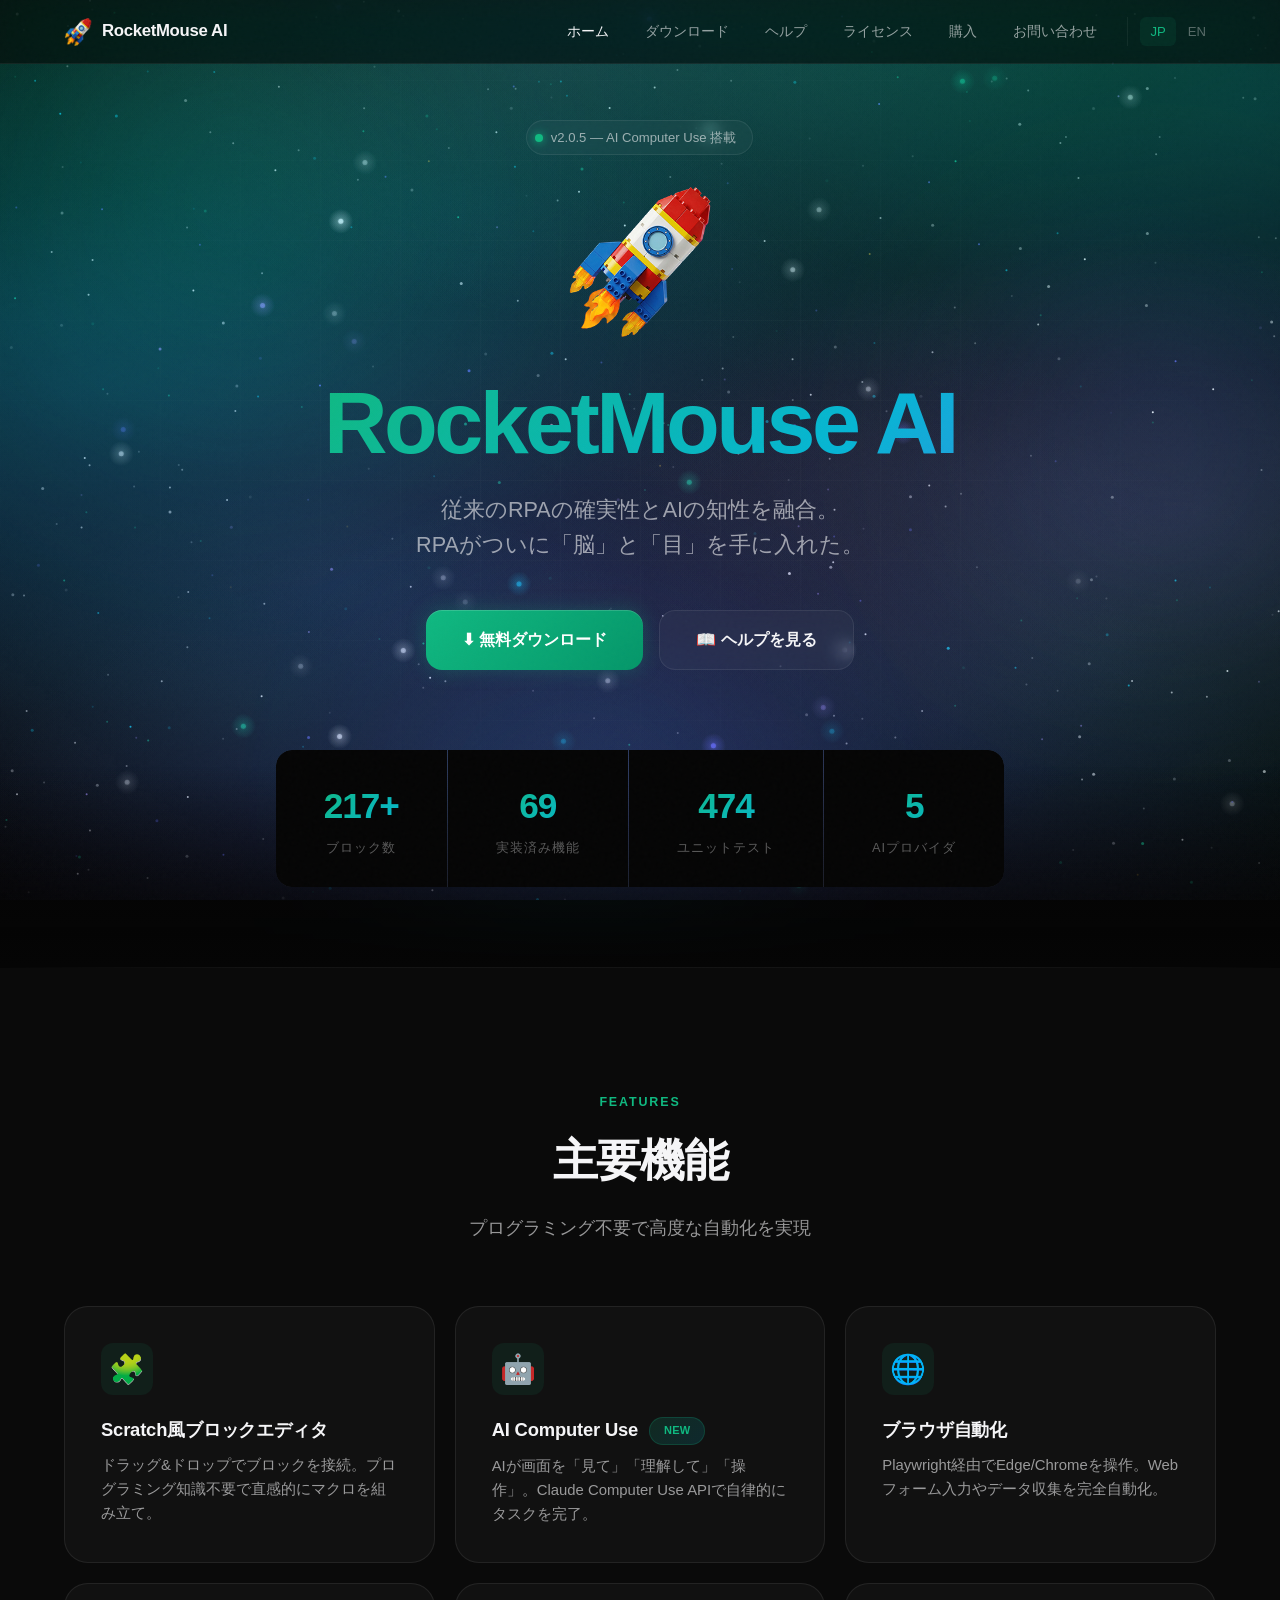
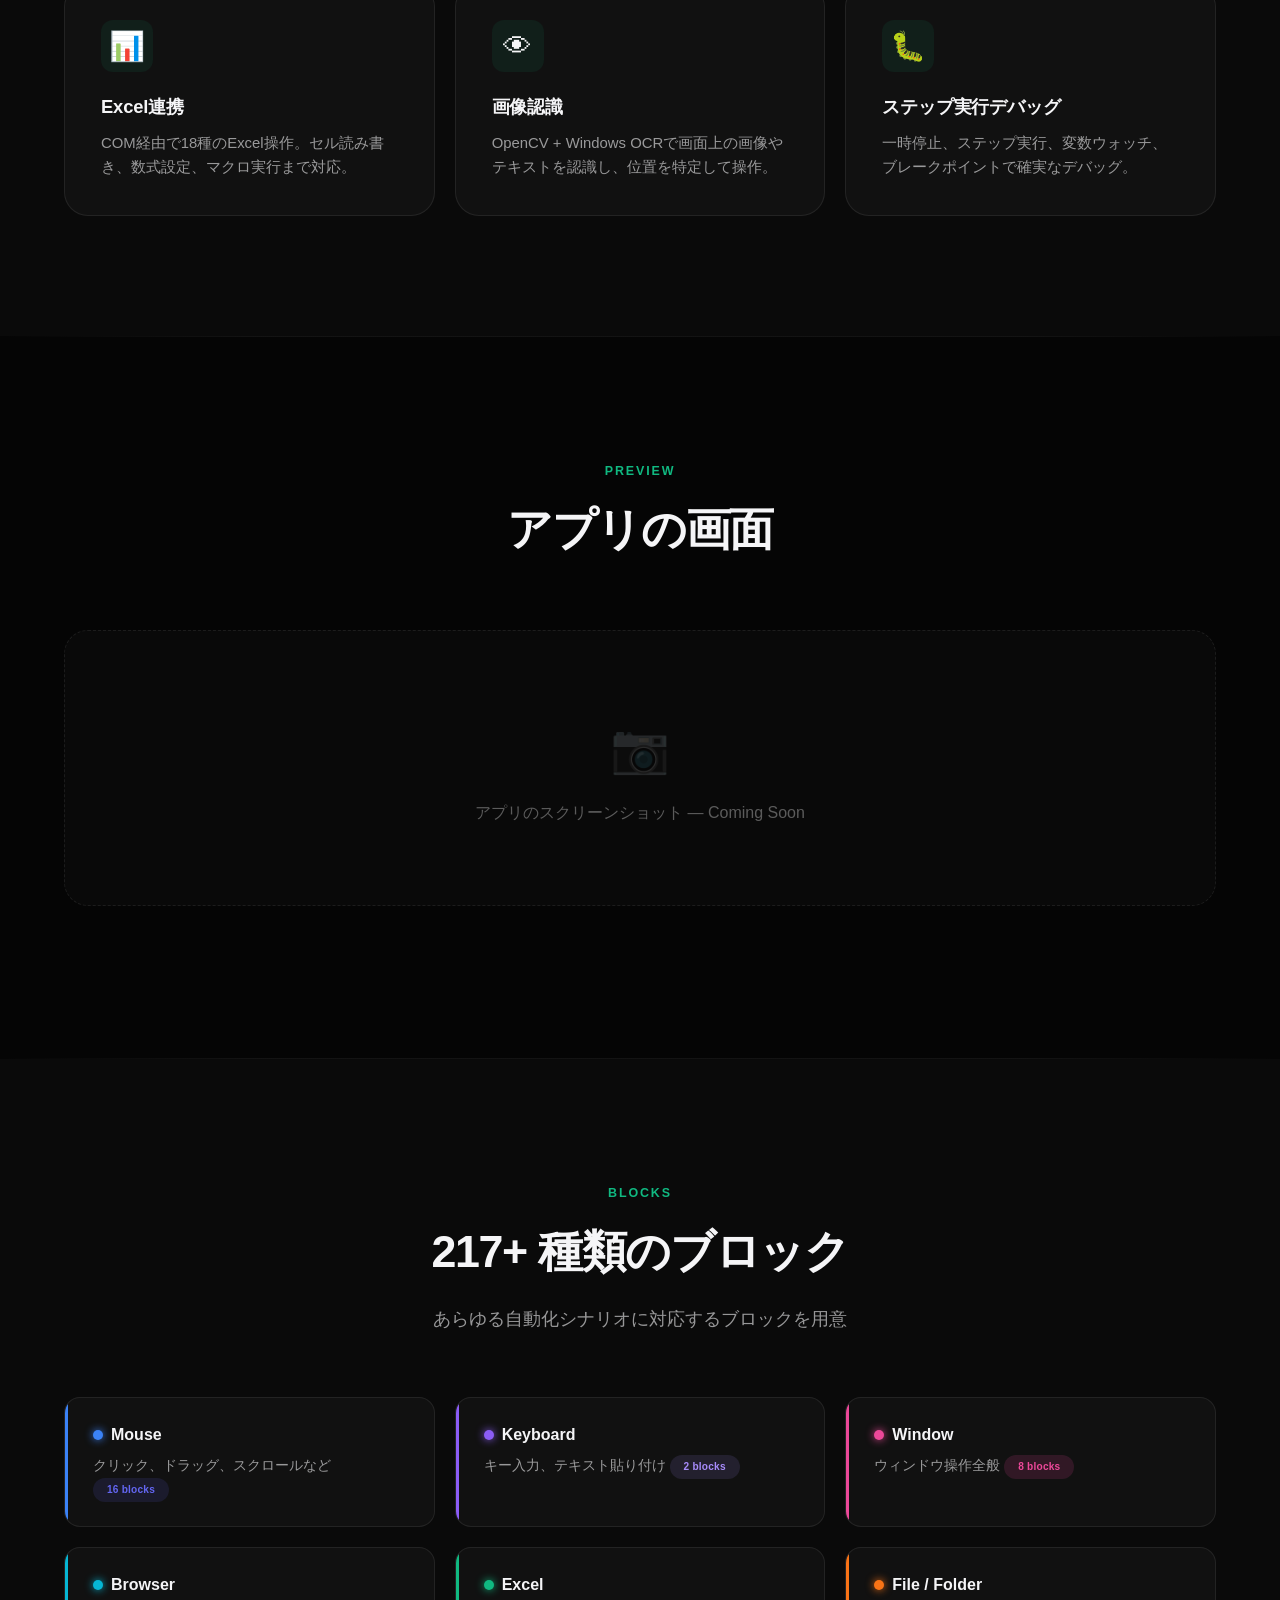
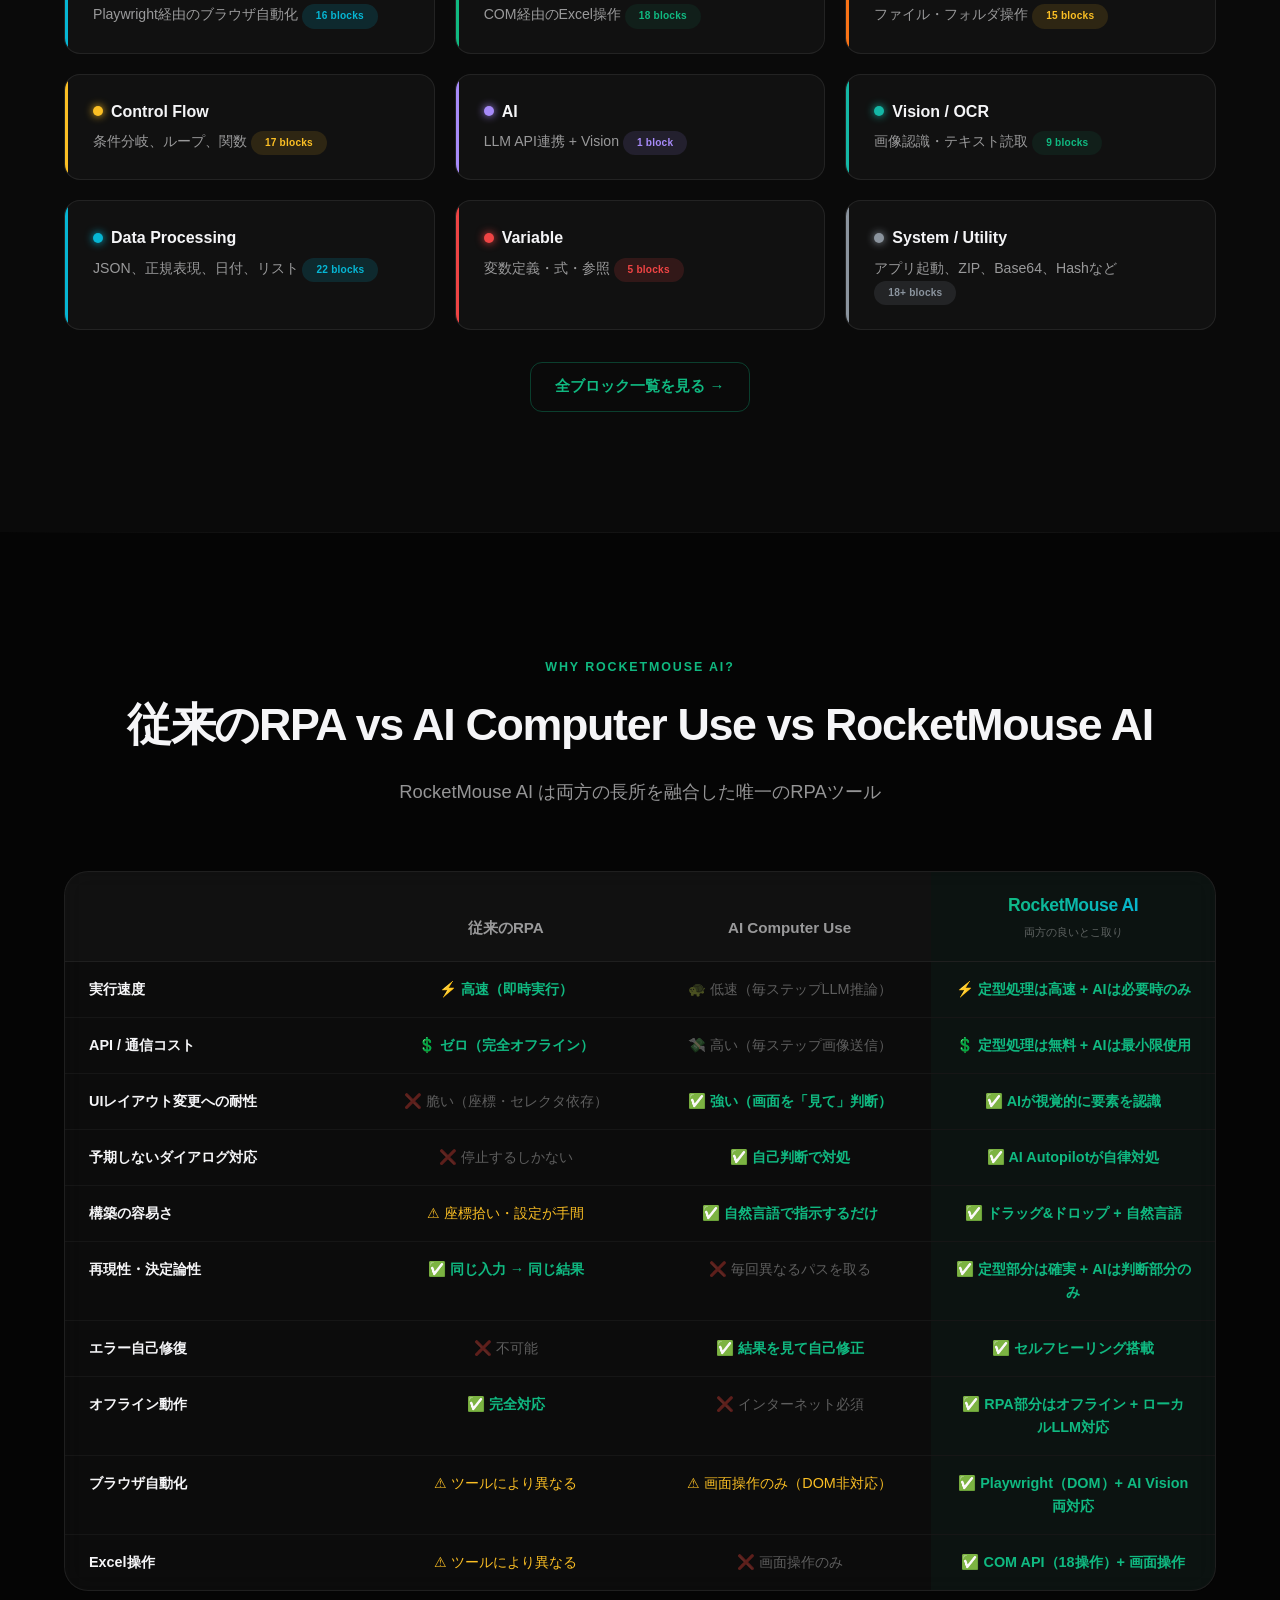
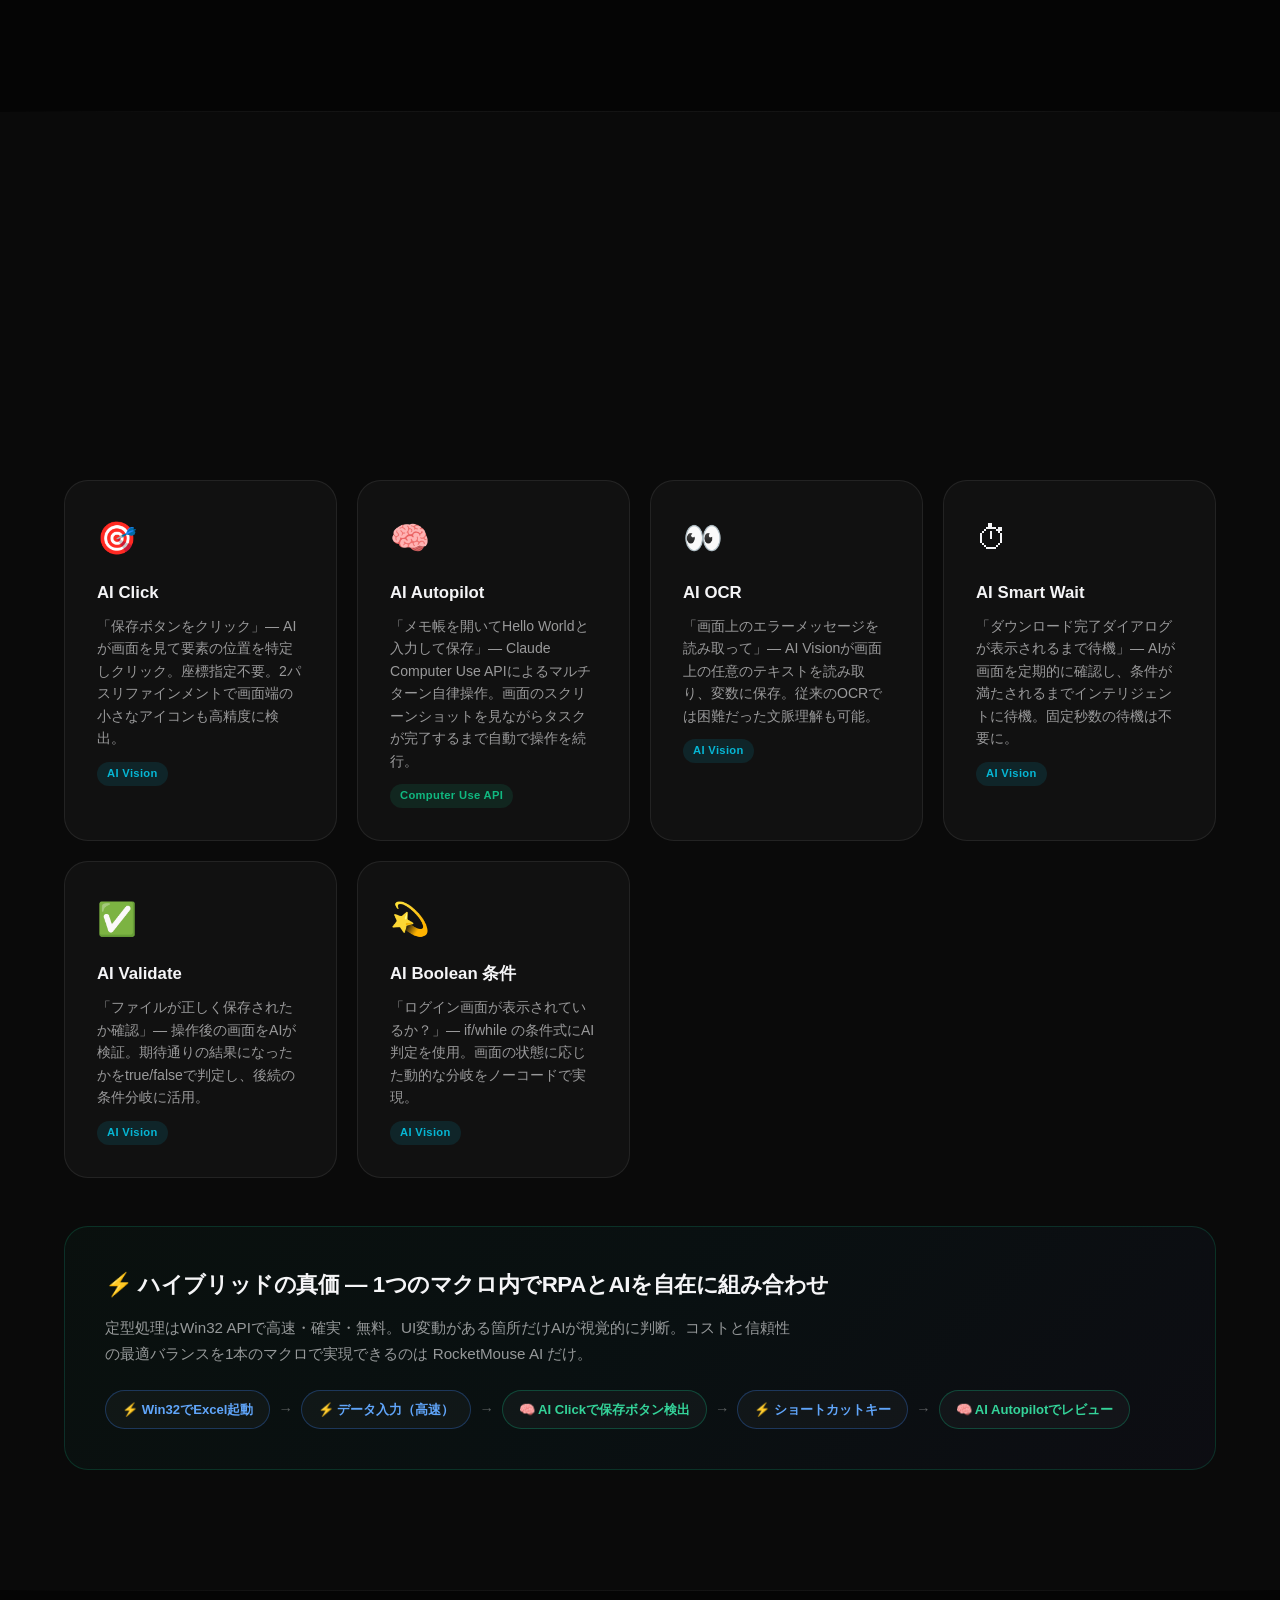
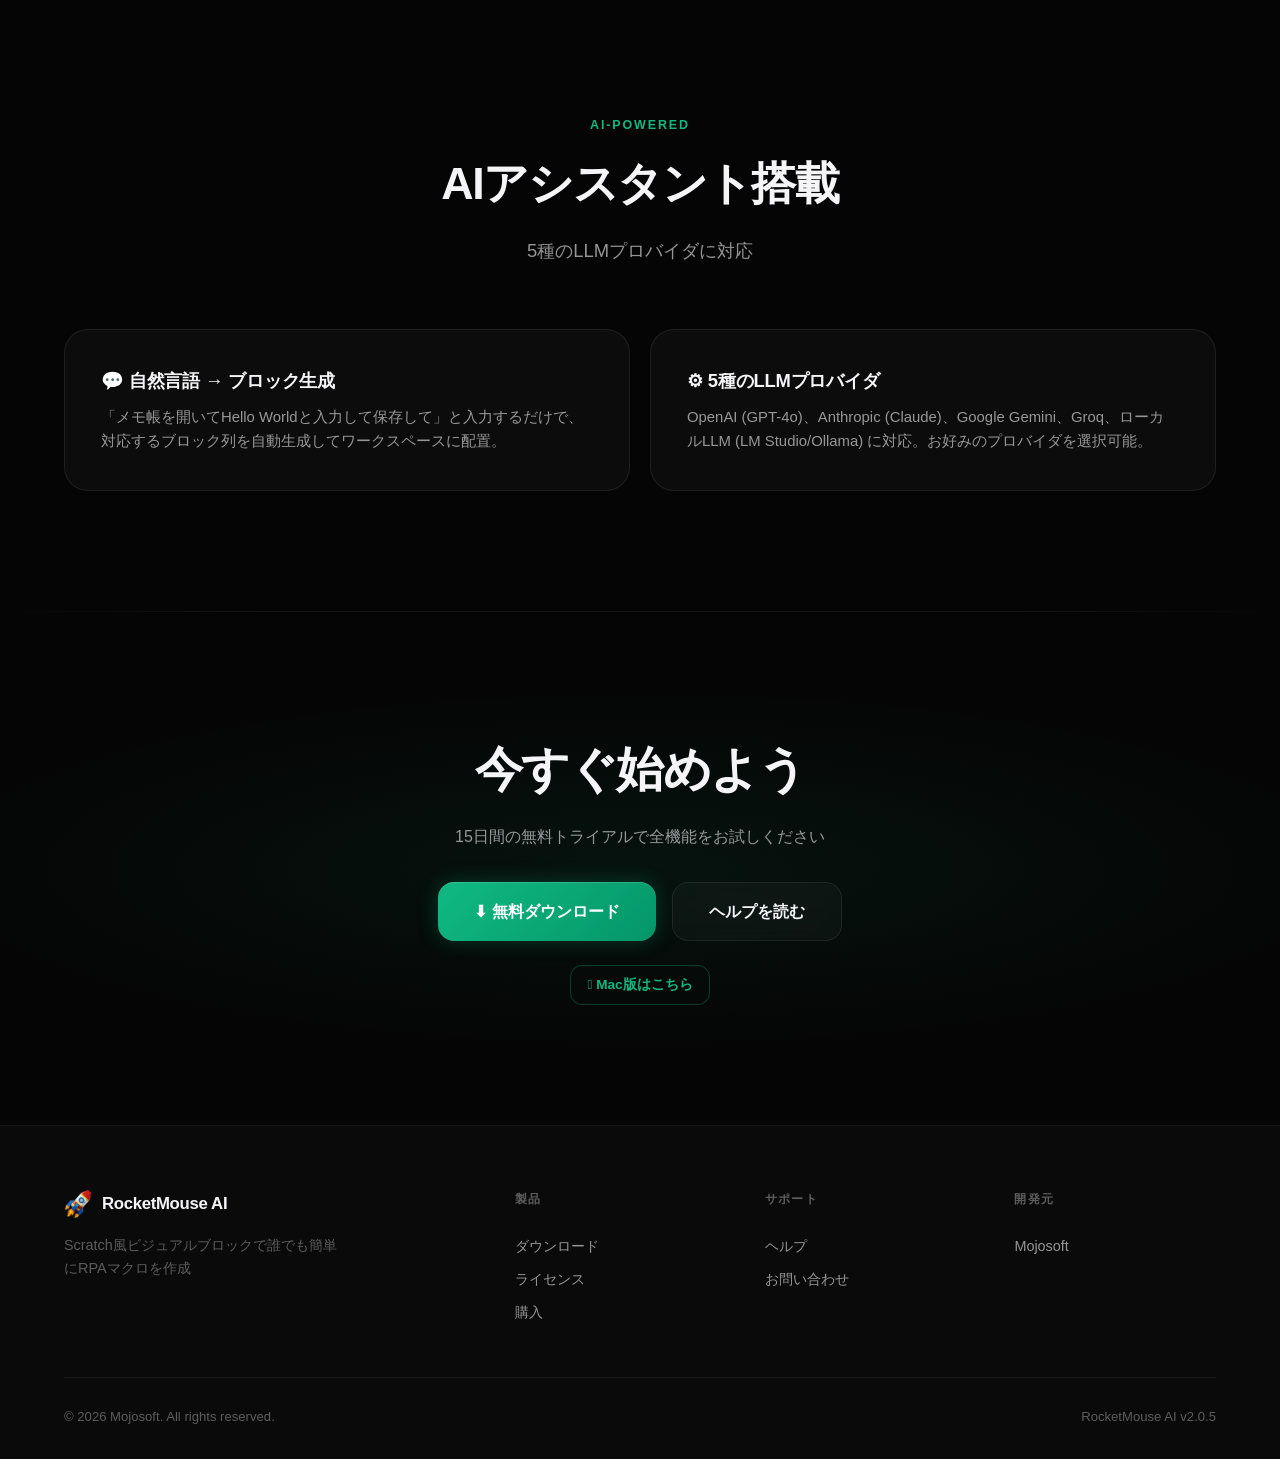
==== commit 4429ec8b: "全ページ バージョン 2.0.4 → 2.0.5 に更新 Co-Authored-By: Claude Opus 4.6 (1M context) <noreply@anthropic.com>" ====
--- a/index.html
+++ b/index.html
@@ -40,7 +40,7 @@
   <div class="container">
     <div class="hero-badge reveal">
       <span class="badge-dot"></span>
-      <span>v2.0.4 — AI Computer Use 搭載</span>
+      <span>v2.0.5 — AI Computer Use 搭載</span>
     </div>
     <img src="images/logo-256.png" alt="RocketMouse AI" class="hero-logo">
     <h1 class="reveal reveal-delay-1"><span class="gradient-text">RocketMouse AI</span></h1>
@@ -397,7 +397,7 @@
     </div>
     <div class="footer-bottom">
       <span>&copy; 2026 Mojosoft. All rights reserved.</span>
-      <span>RocketMouse AI v2.0.4</span>
+      <span>RocketMouse AI v2.0.5</span>
     </div>
   </div>
 </footer>
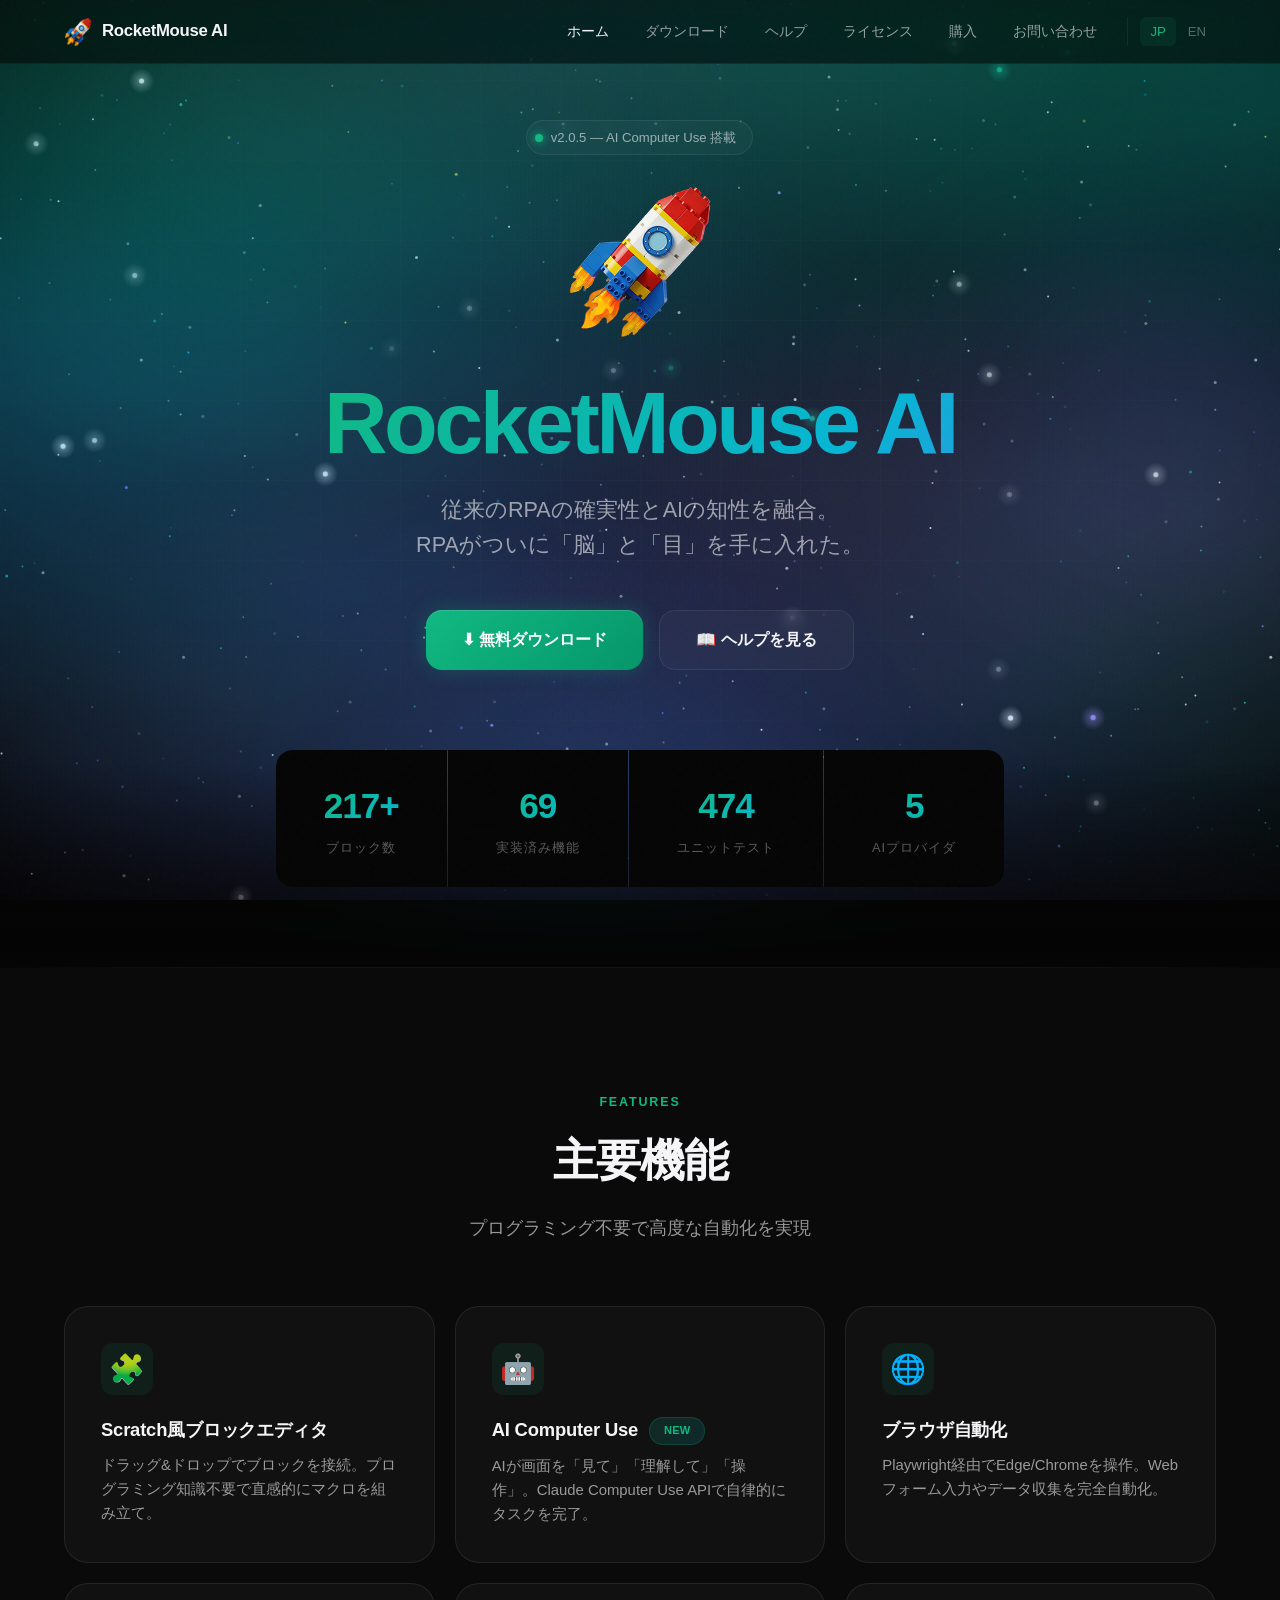
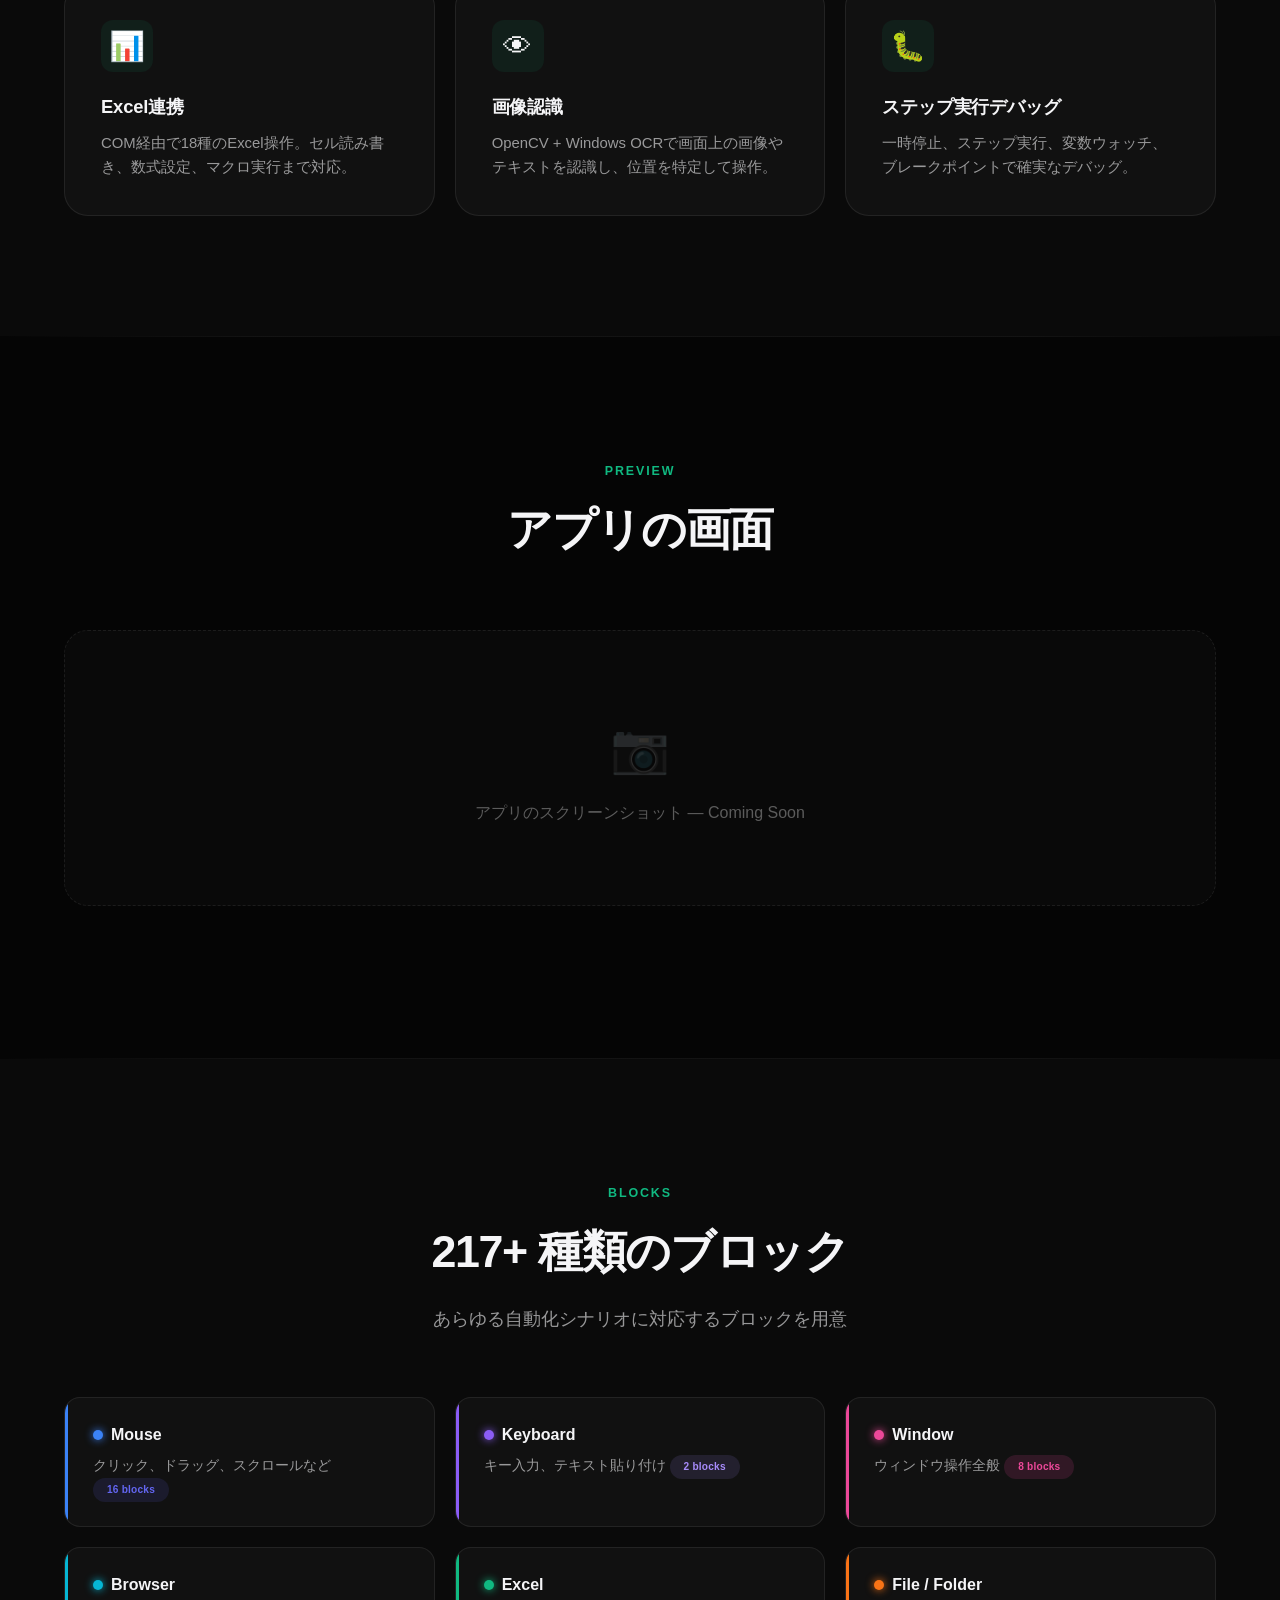
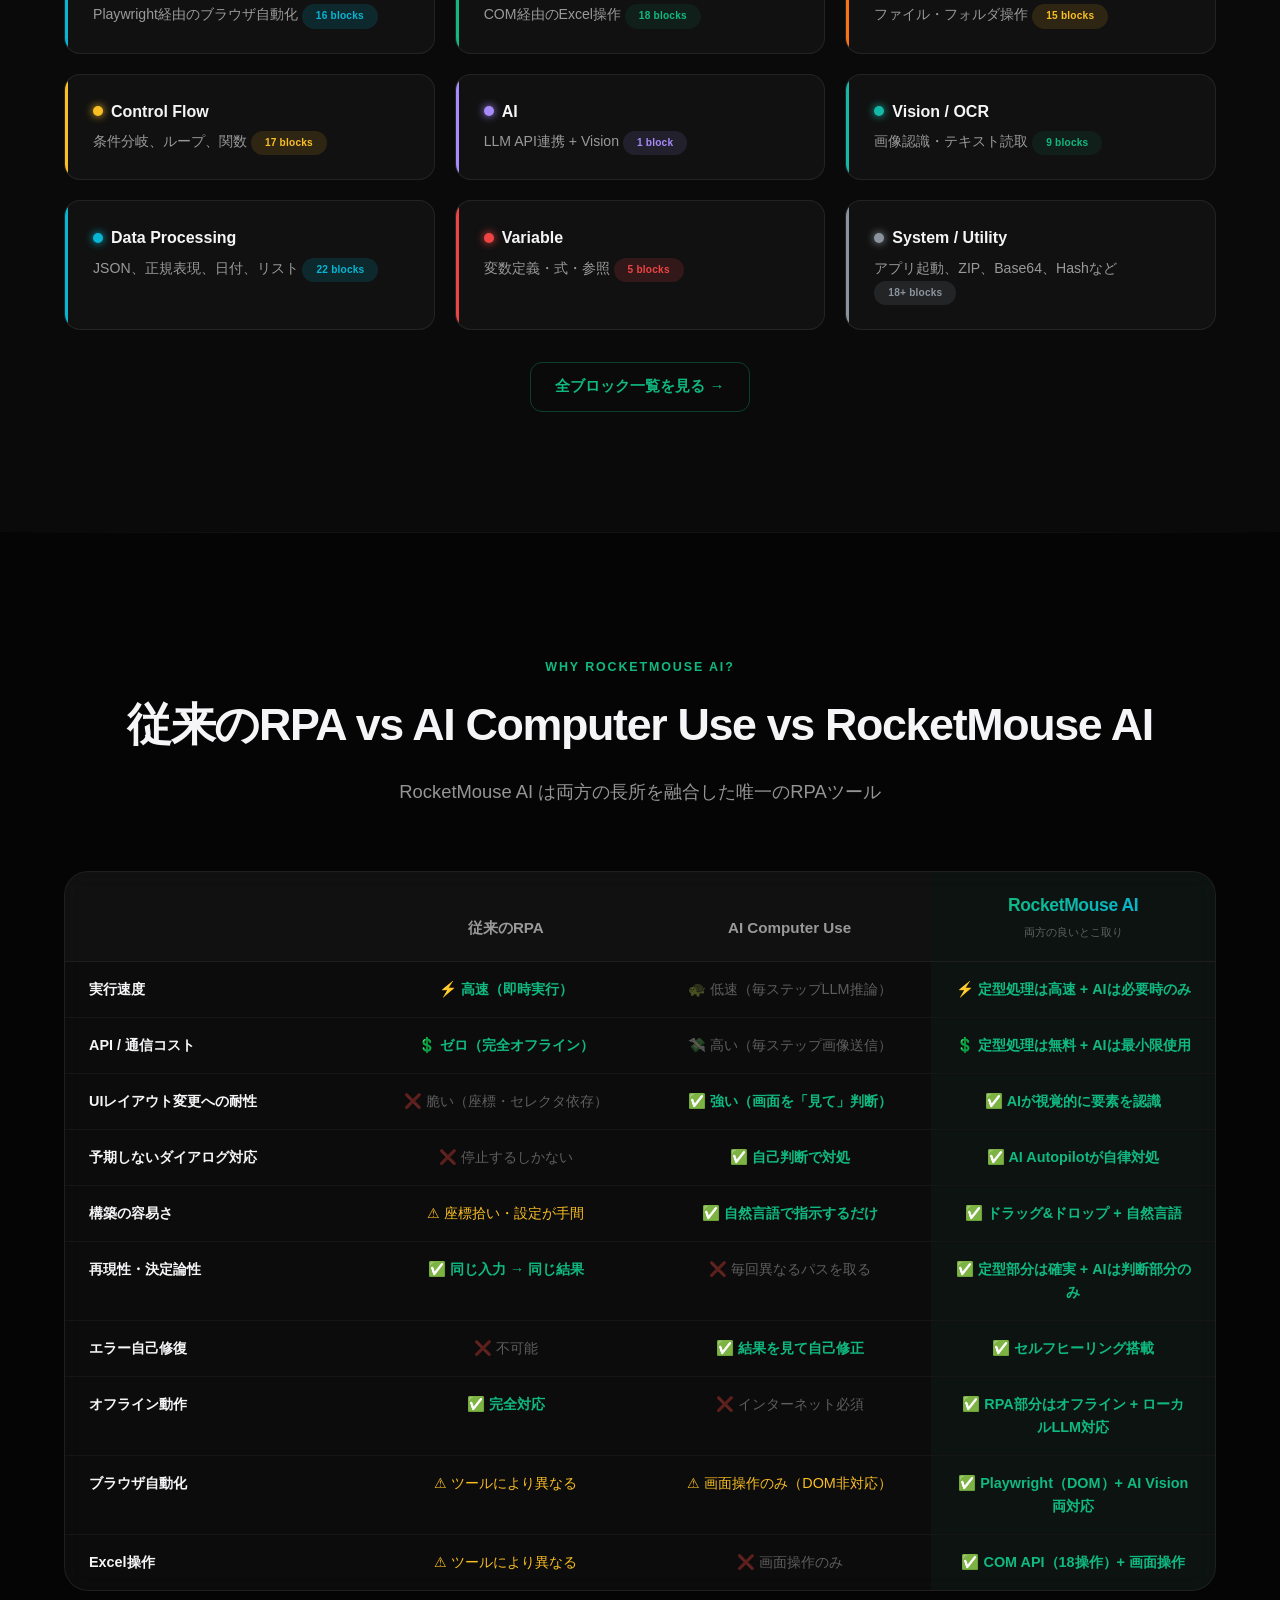
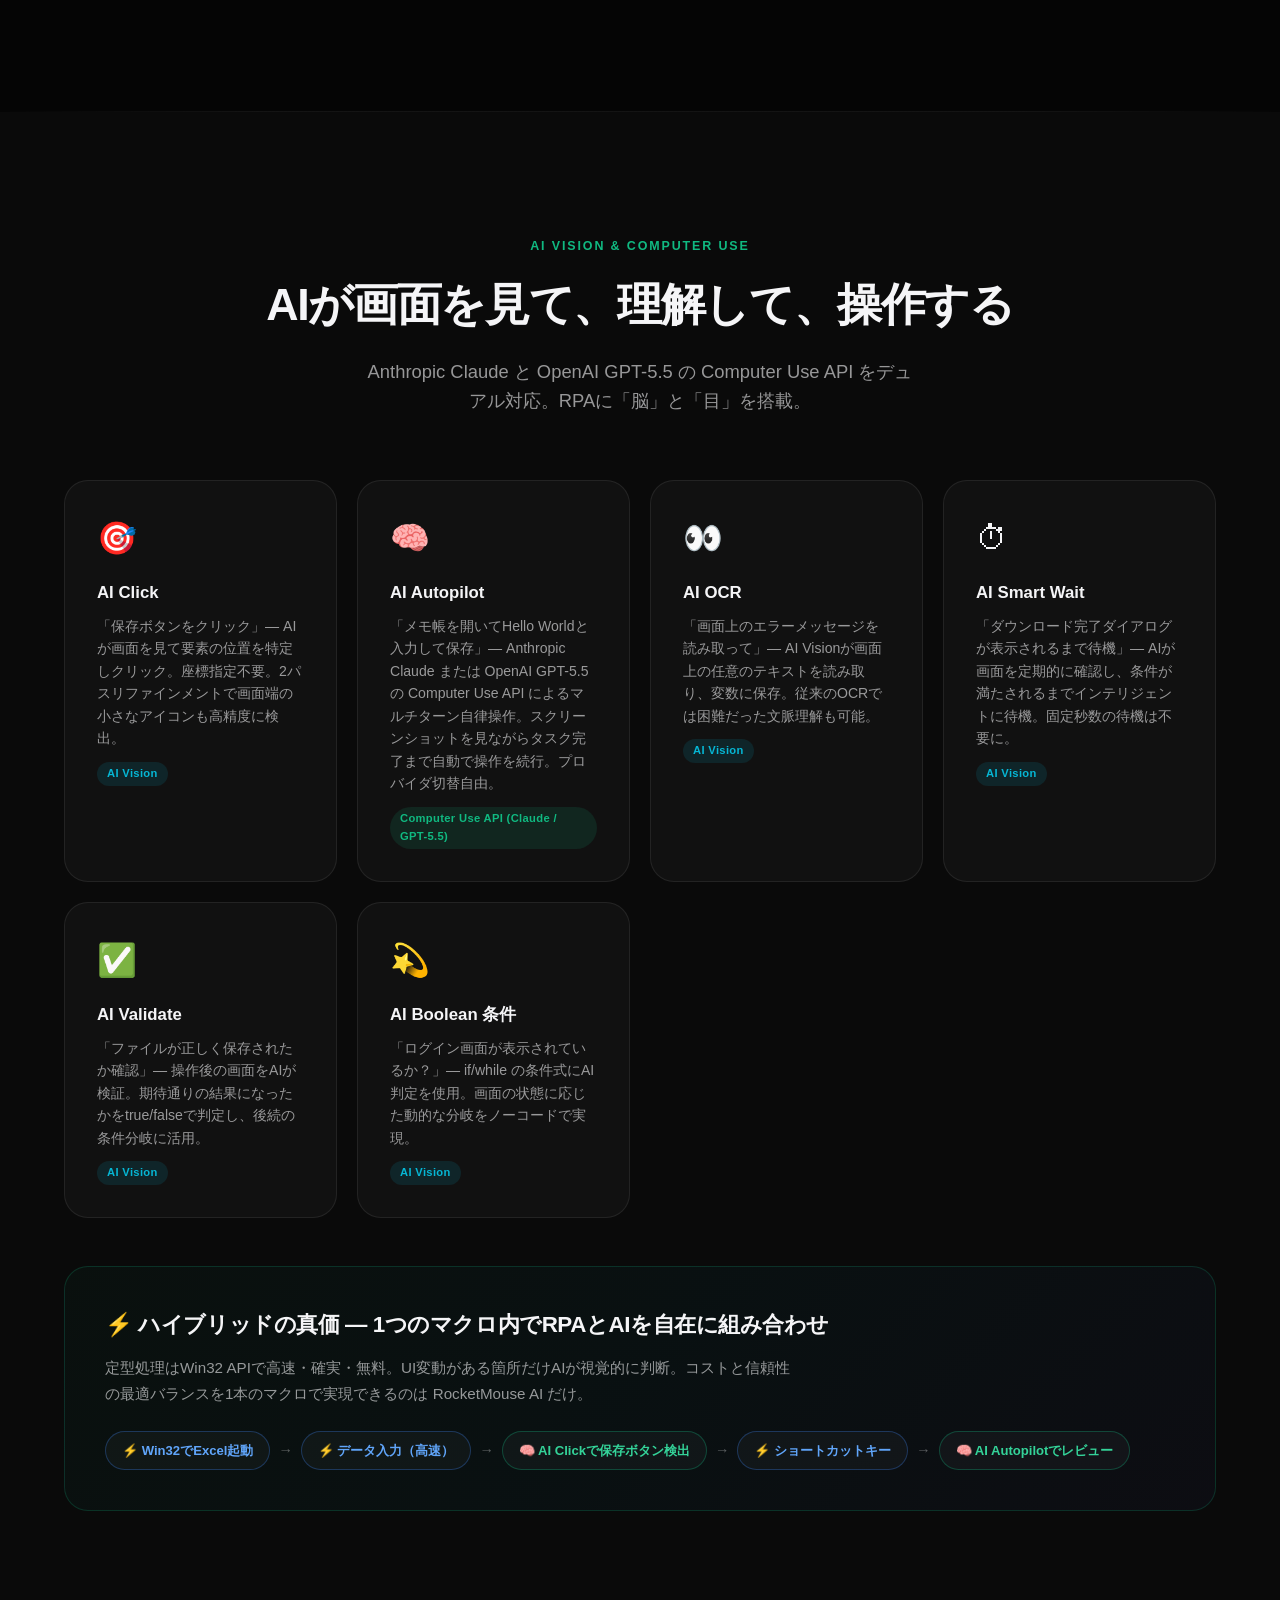
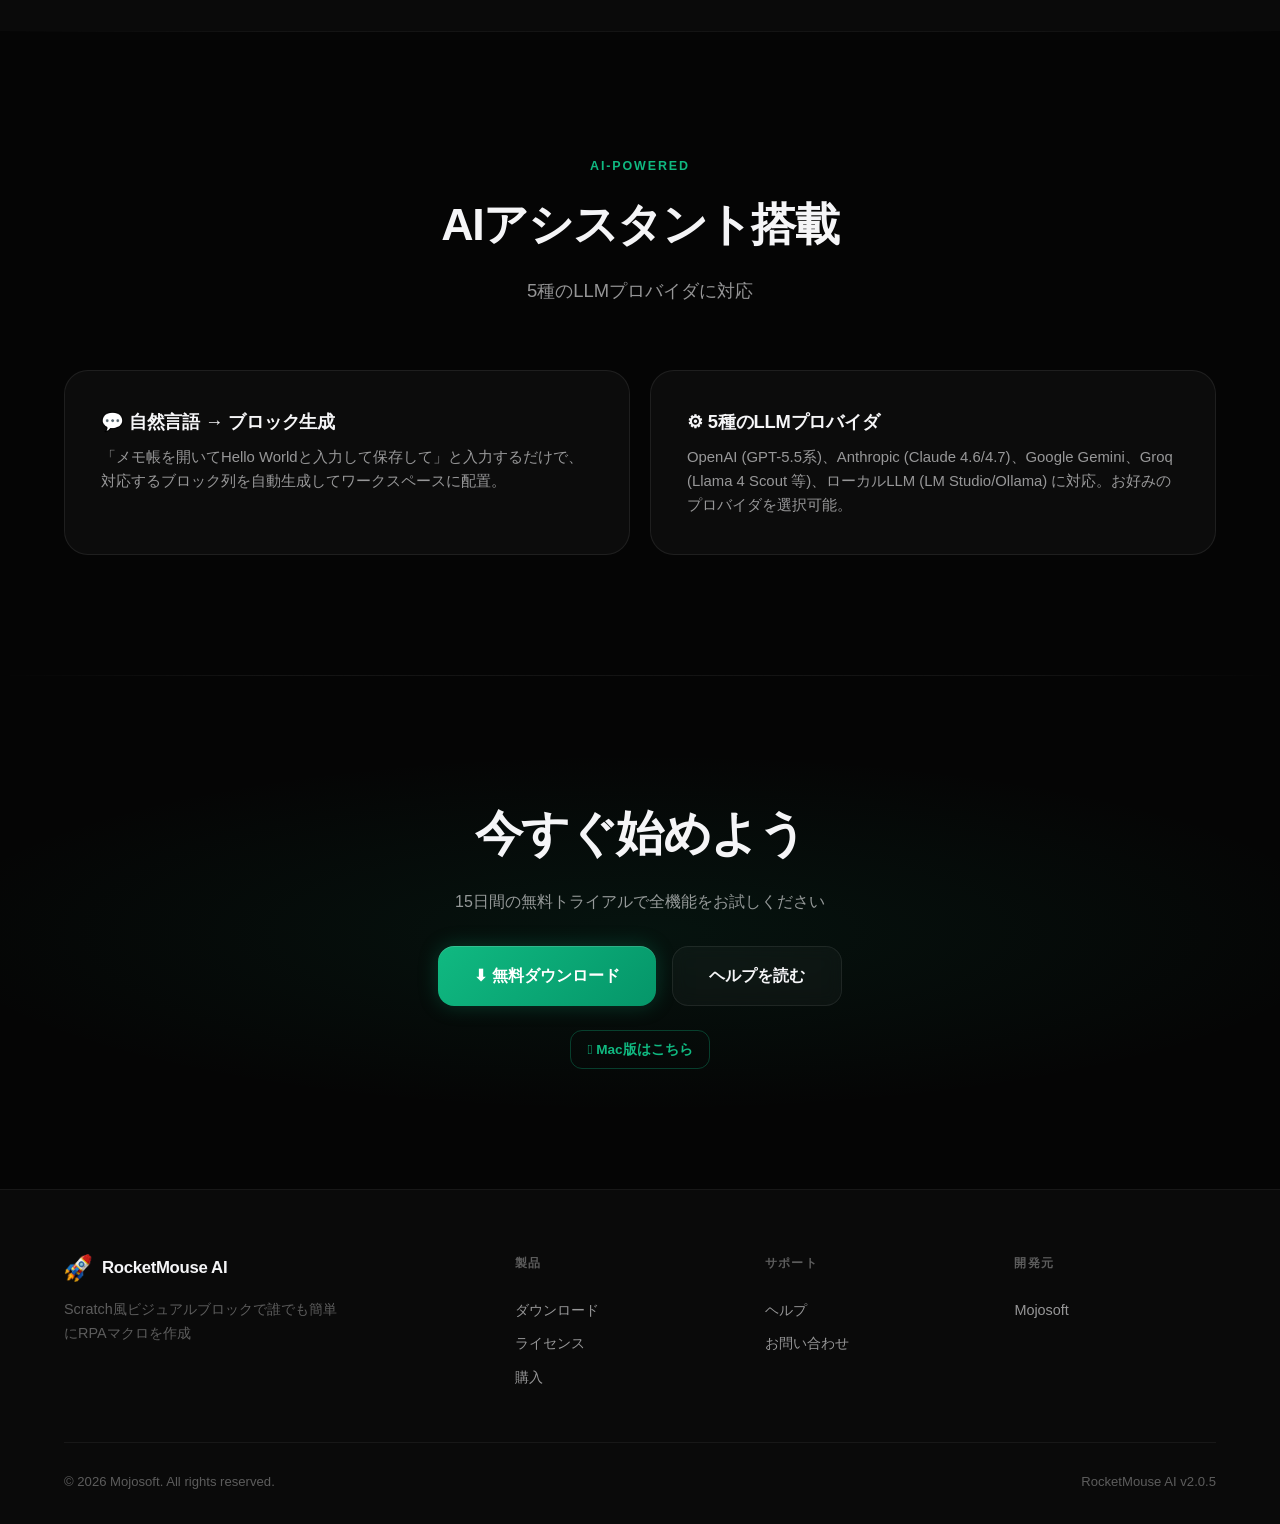
==== commit abe6d2a4: "ヘルプ・トップ: OpenAI Computer Use (GPT-5.5) 対応を反映 - AI Autopilot ネイティブパスが Anthropic Claude + OpenAI GPT-5" ====
--- a/index.html
+++ b/index.html
@@ -283,7 +283,7 @@
     <div class="section-header reveal">
       <span class="section-label">AI Vision &amp; Computer Use</span>
       <h2>AIが画面を見て、理解して、操作する</h2>
-      <p>Anthropic Claude Computer Use API をネイティブ統合。RPAに「脳」と「目」を搭載。</p>
+      <p>Anthropic Claude と OpenAI GPT-5.5 の Computer Use API をデュアル対応。RPAに「脳」と「目」を搭載。</p>
     </div>
 
     <div class="vision-flow">
@@ -296,8 +296,8 @@
       <div class="vision-card reveal reveal-delay-2">
         <span class="vision-icon">&#129504;</span>
         <h3>AI Autopilot</h3>
-        <p>「メモ帳を開いてHello Worldと入力して保存」— Claude Computer Use APIによるマルチターン自律操作。画面のスクリーンショットを見ながらタスクが完了するまで自動で操作を続行。</p>
-        <span class="vision-tag vision-tag-native">Computer Use API</span>
+        <p>「メモ帳を開いてHello Worldと入力して保存」— Anthropic Claude または OpenAI GPT-5.5 の Computer Use API によるマルチターン自律操作。スクリーンショットを見ながらタスク完了まで自動で操作を続行。プロバイダ切替自由。</p>
+        <span class="vision-tag vision-tag-native">Computer Use API (Claude / GPT-5.5)</span>
       </div>
       <div class="vision-card reveal reveal-delay-3">
         <span class="vision-icon">&#128064;</span>
@@ -361,7 +361,7 @@
       </div>
       <div class="card reveal reveal-delay-2">
         <h3>&#9881; 5種のLLMプロバイダ</h3>
-        <p>OpenAI (GPT-4o)、Anthropic (Claude)、Google Gemini、Groq、ローカルLLM (LM Studio/Ollama) に対応。お好みのプロバイダを選択可能。</p>
+        <p>OpenAI (GPT-5.5系)、Anthropic (Claude 4.6/4.7)、Google Gemini、Groq (Llama 4 Scout 等)、ローカルLLM (LM Studio/Ollama) に対応。お好みのプロバイダを選択可能。</p>
       </div>
     </div>
   </div>
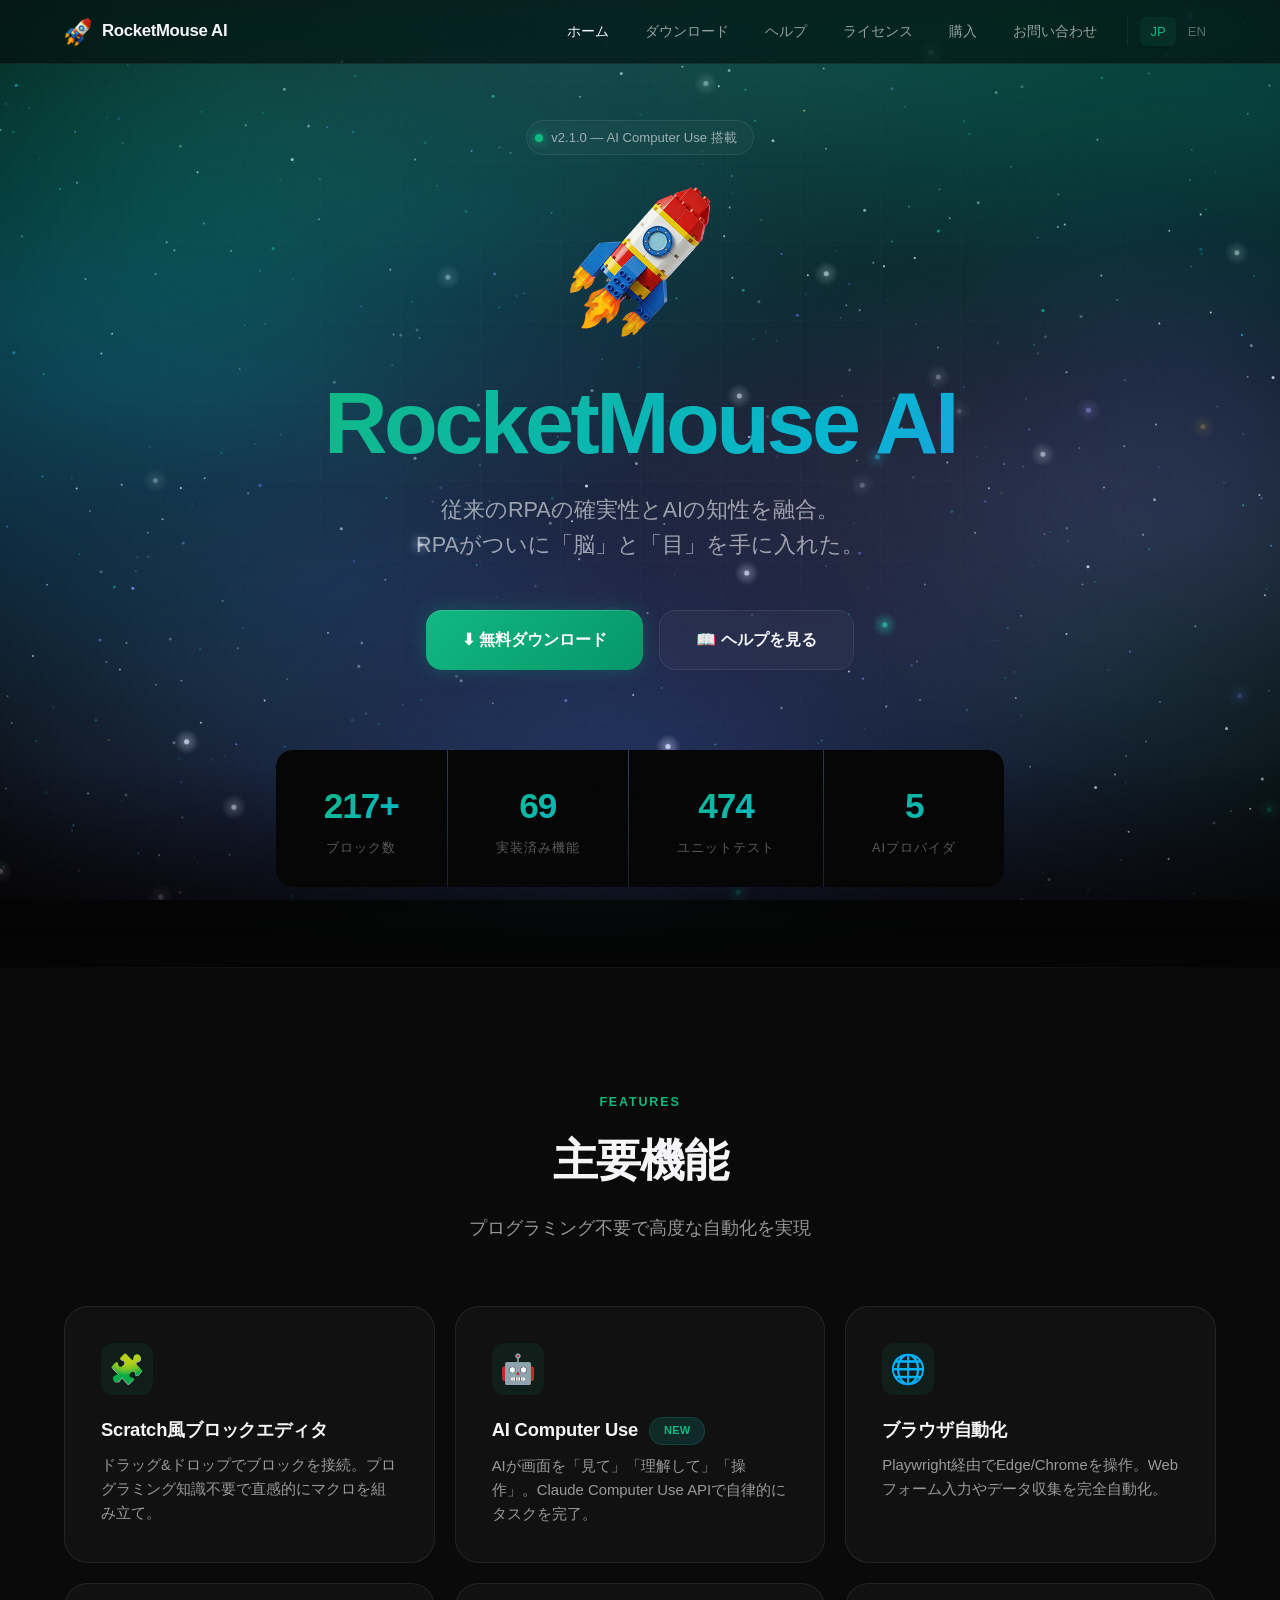
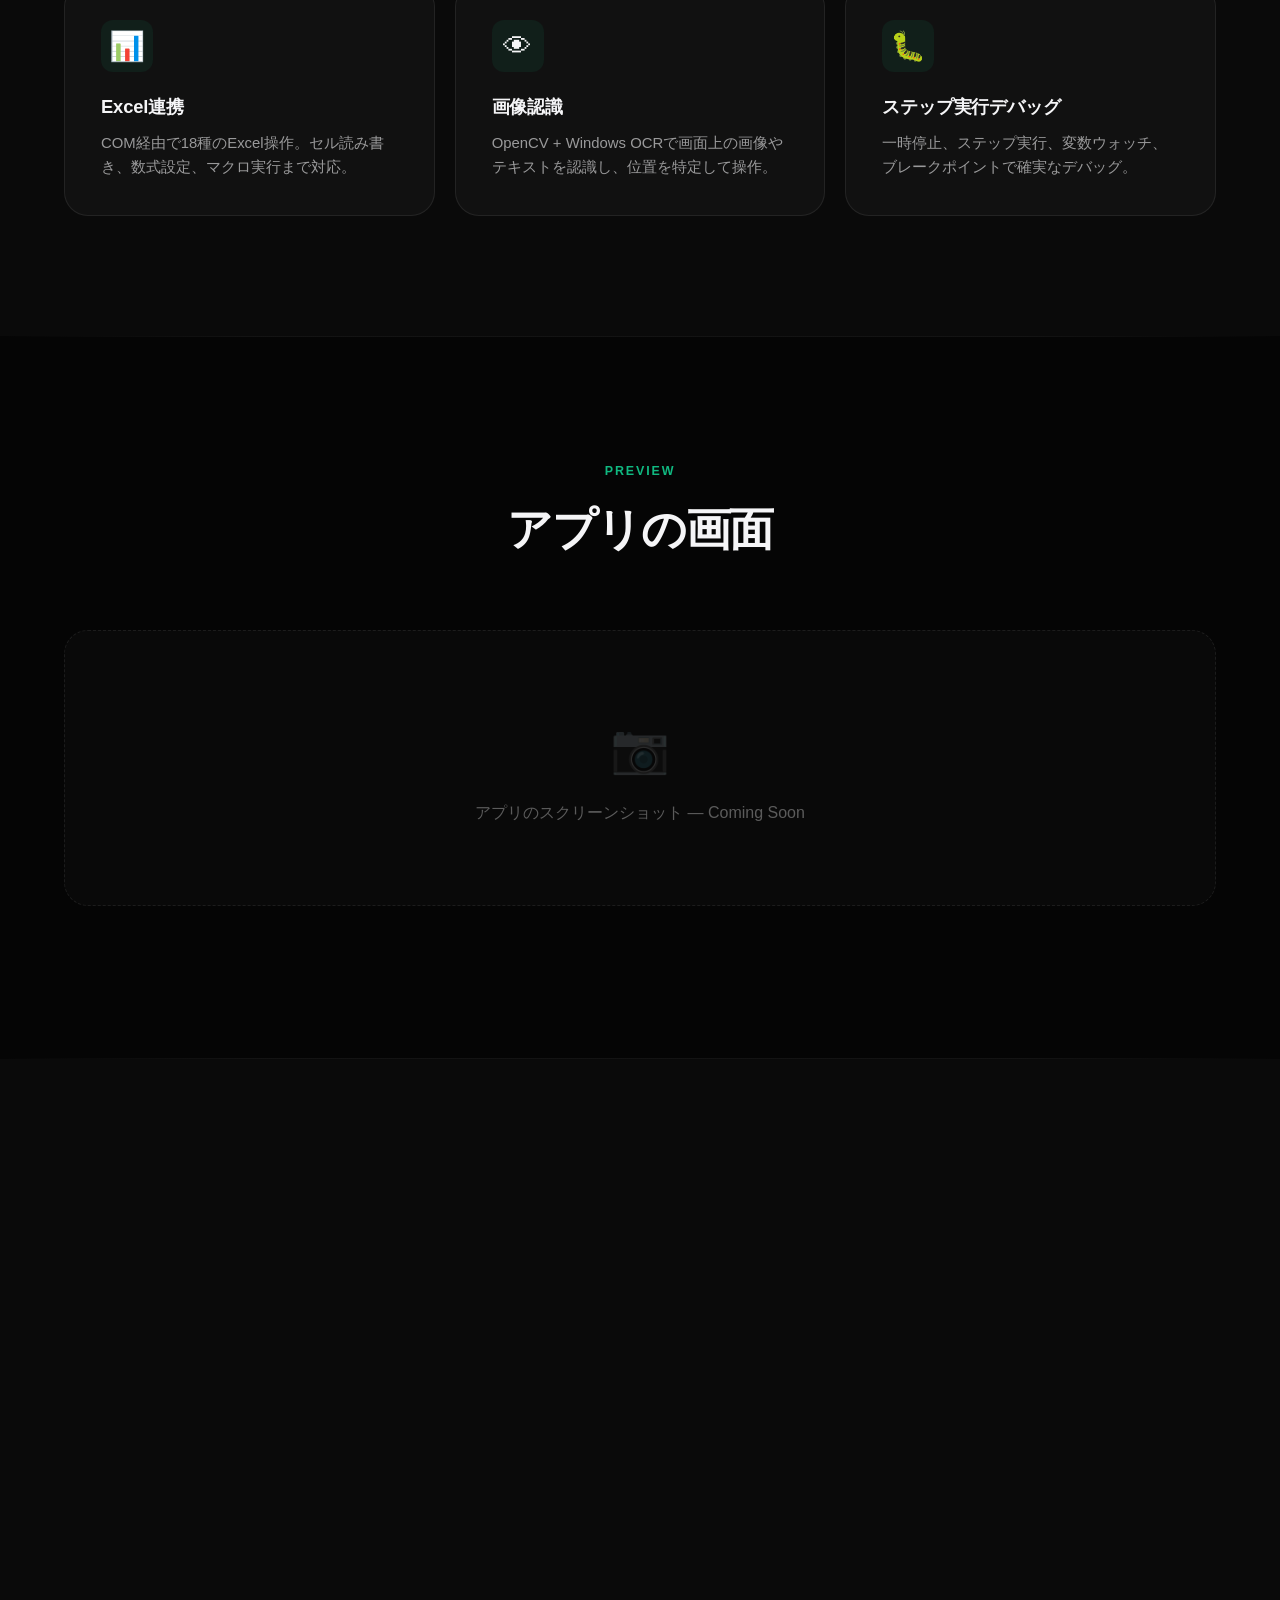
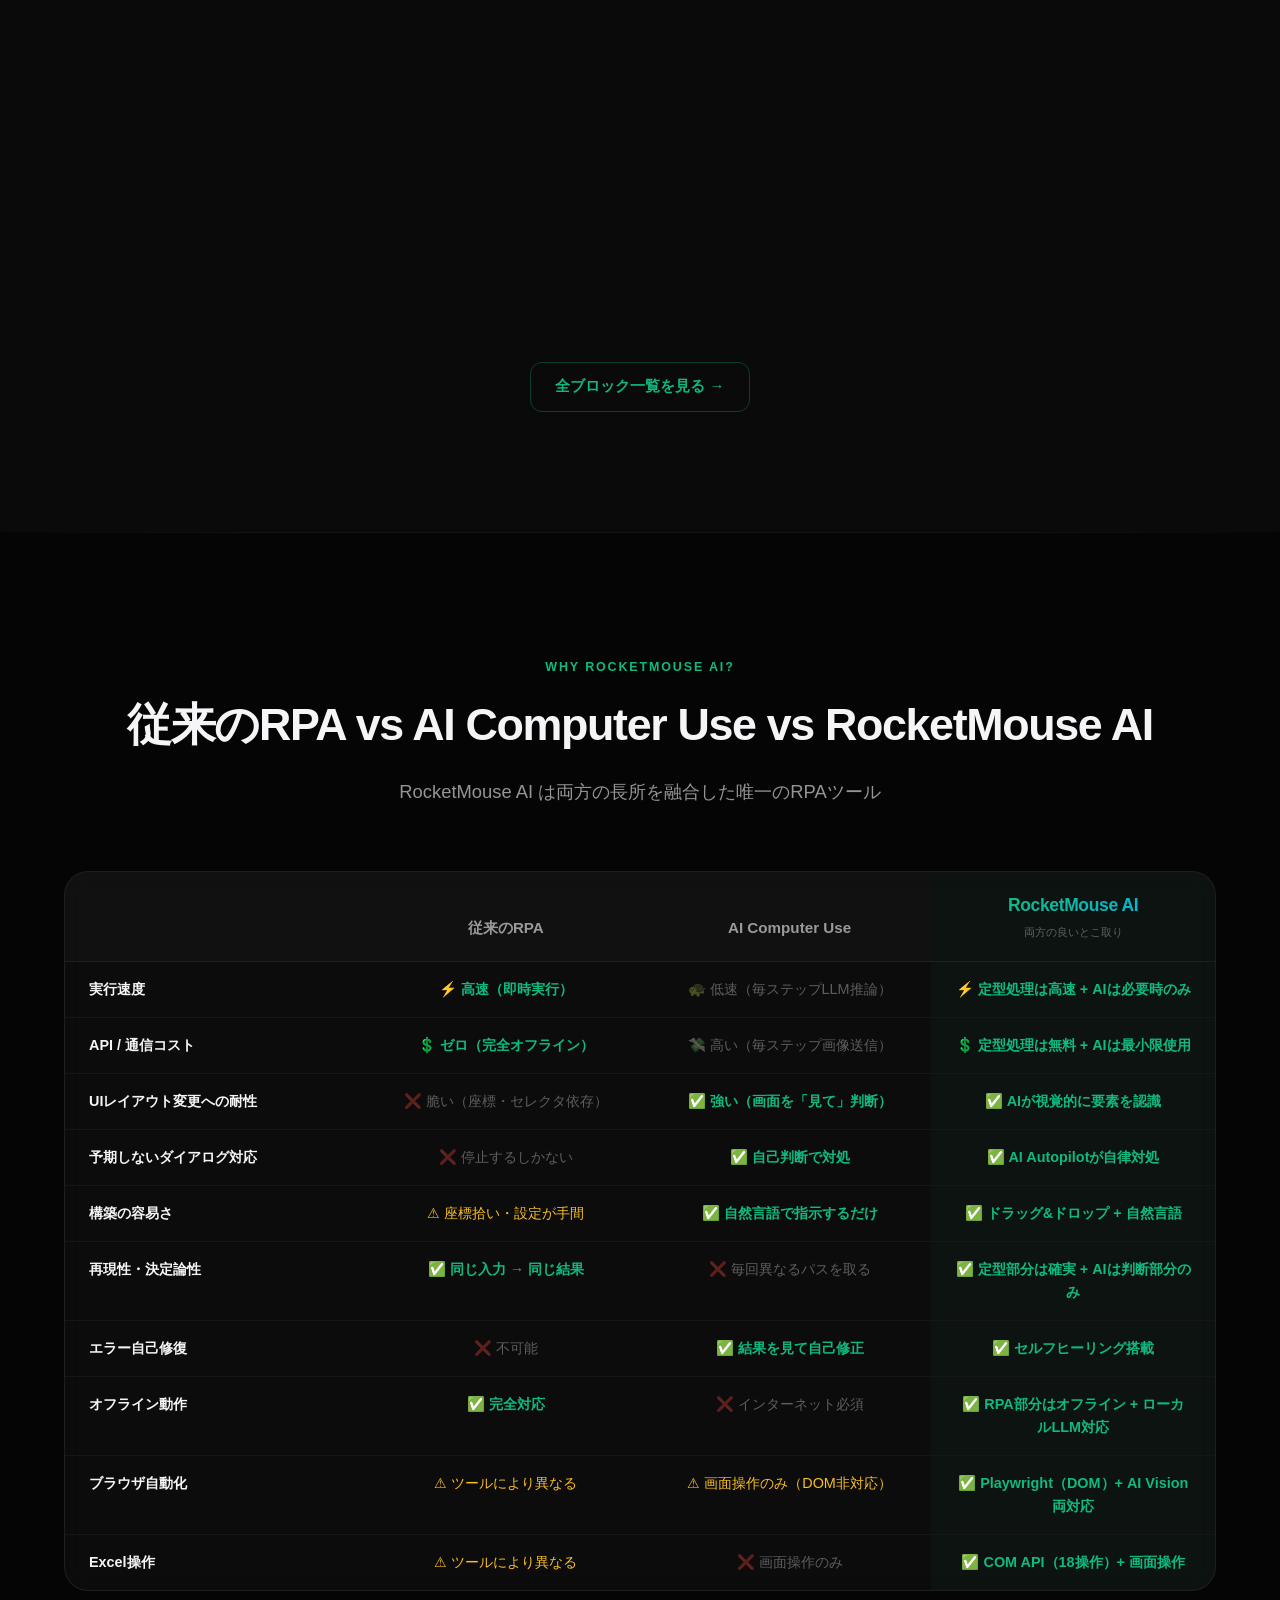
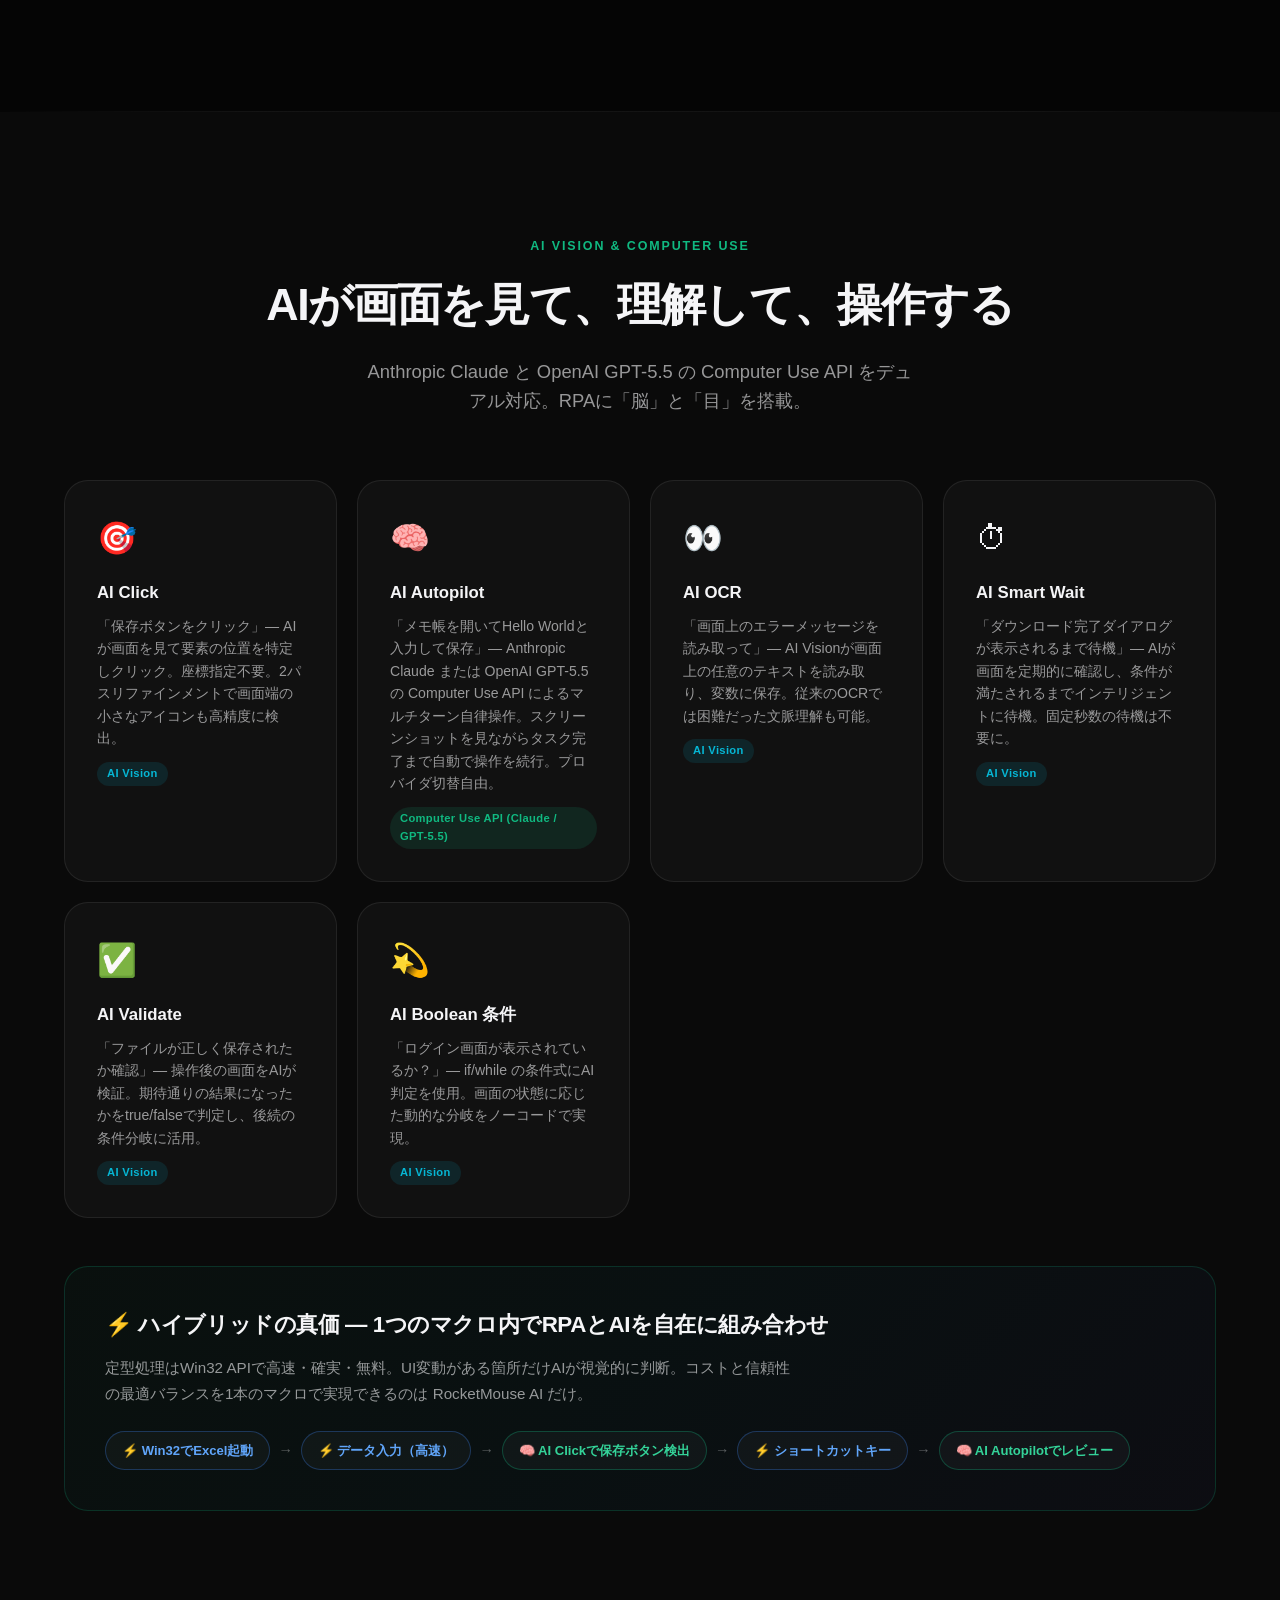
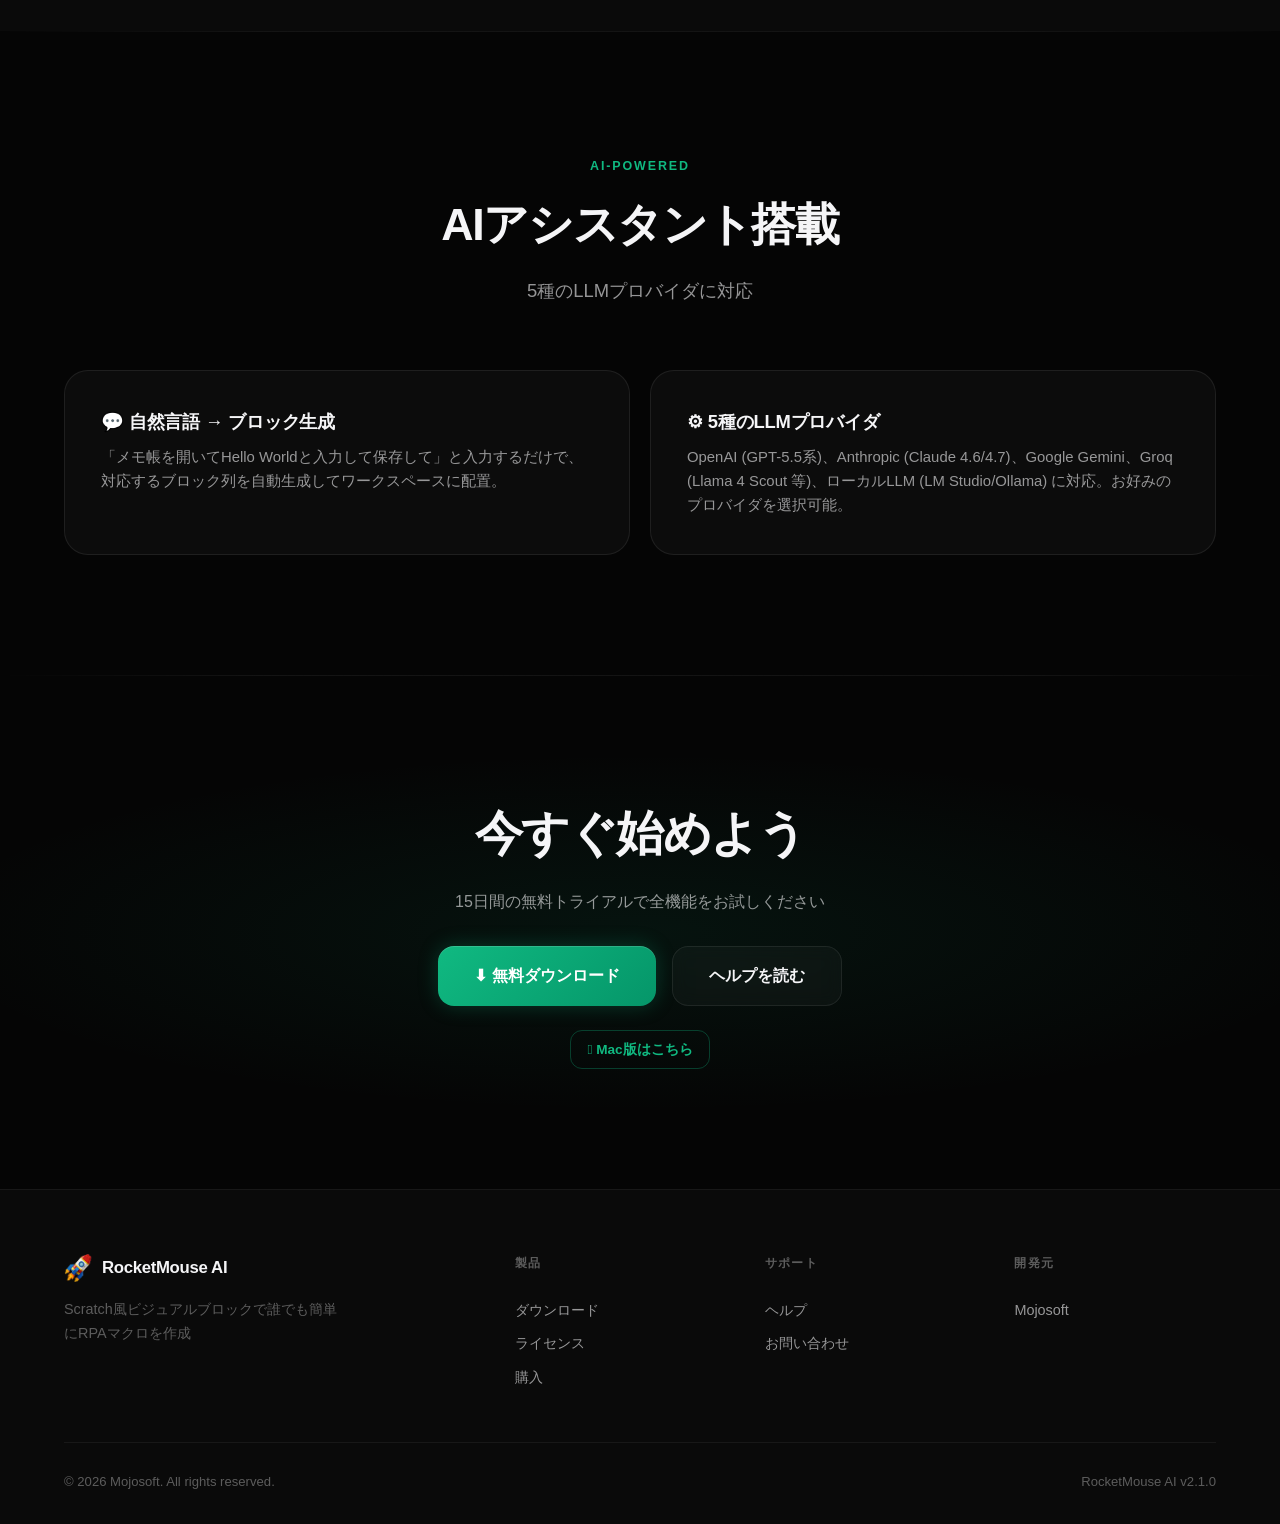
==== commit 7062998a: "全ページ バージョン 2.0.5 → 2.1.0 に更新 - ダウンロードページの最新バージョン表記、フッタ、Hero バッジを 2.1.0 に - v2.1.0 主要変更: OpenAI Nativ" ====
--- a/index.html
+++ b/index.html
@@ -40,7 +40,7 @@
   <div class="container">
     <div class="hero-badge reveal">
       <span class="badge-dot"></span>
-      <span>v2.0.5 — AI Computer Use 搭載</span>
+      <span>v2.1.0 — AI Computer Use 搭載</span>
     </div>
     <img src="images/logo-256.png" alt="RocketMouse AI" class="hero-logo">
     <h1 class="reveal reveal-delay-1"><span class="gradient-text">RocketMouse AI</span></h1>
@@ -397,7 +397,7 @@
     </div>
     <div class="footer-bottom">
       <span>&copy; 2026 Mojosoft. All rights reserved.</span>
-      <span>RocketMouse AI v2.0.5</span>
+      <span>RocketMouse AI v2.1.0</span>
     </div>
   </div>
 </footer>
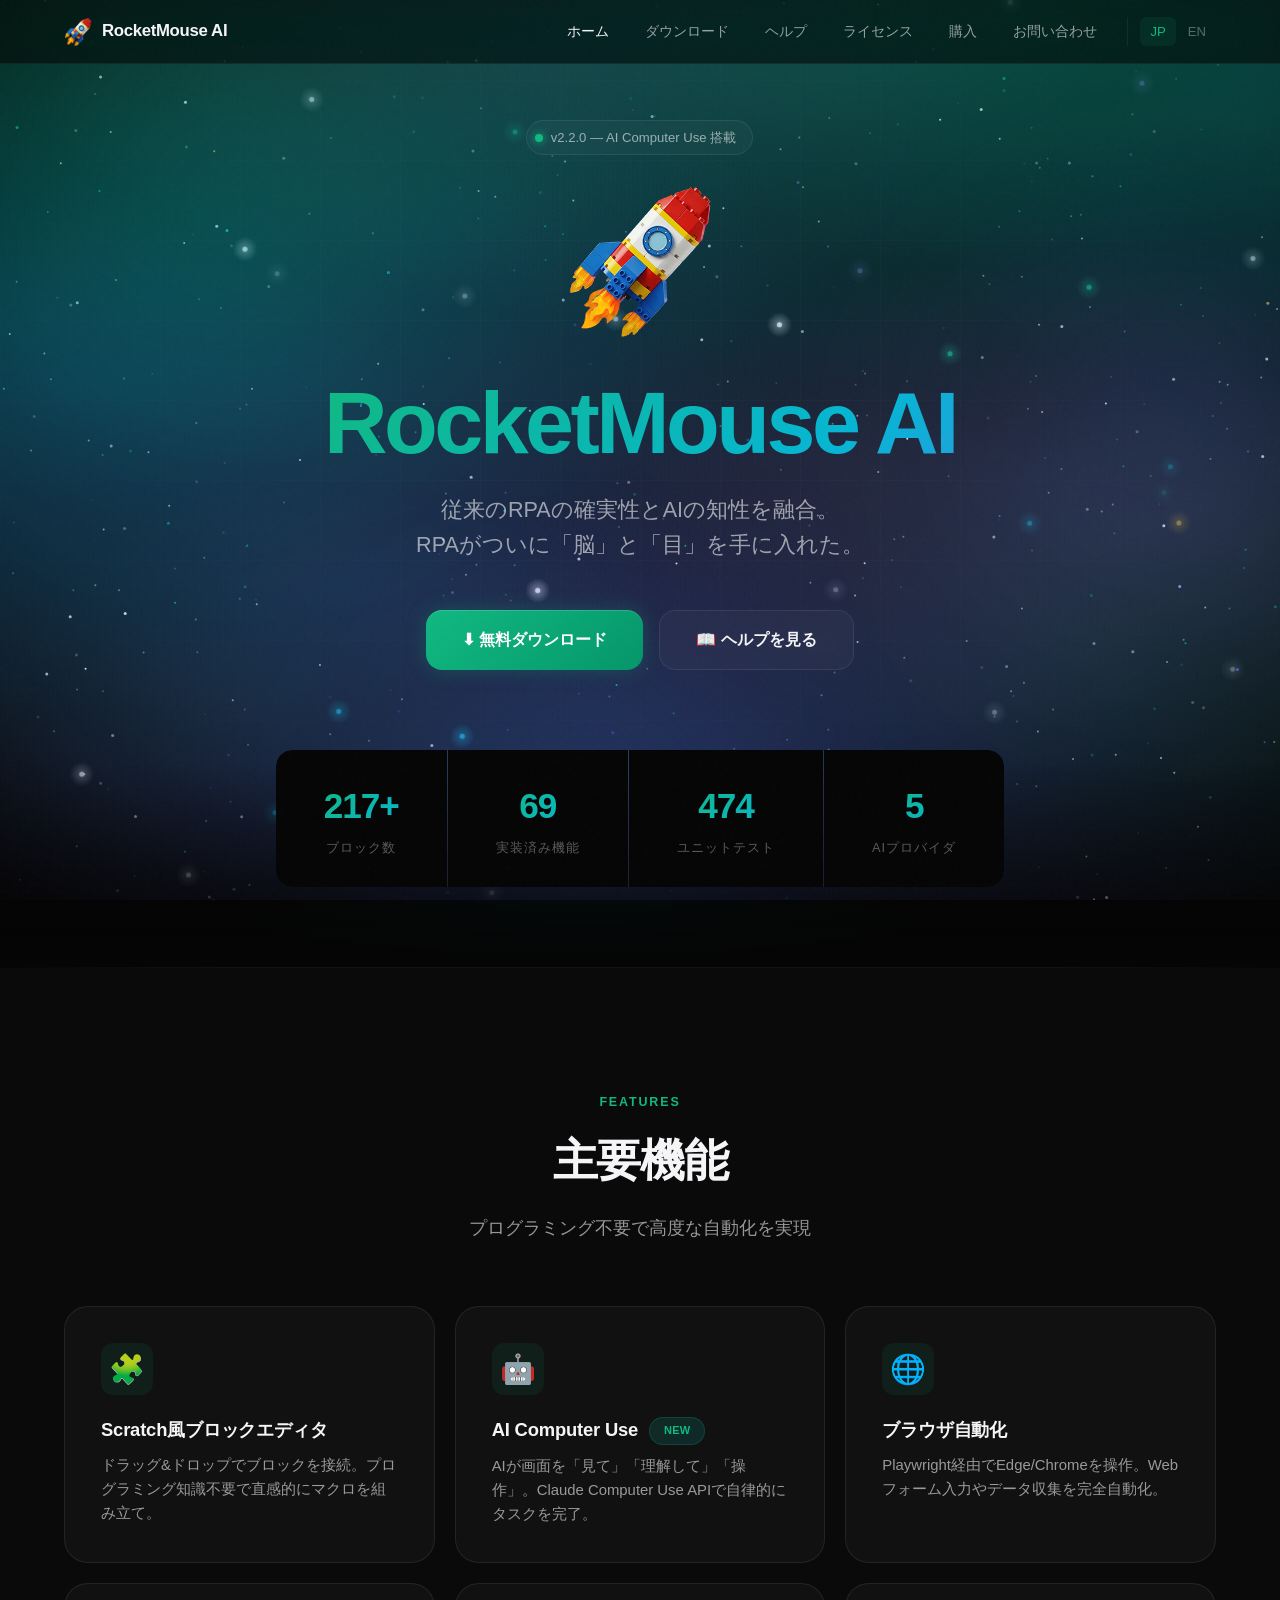
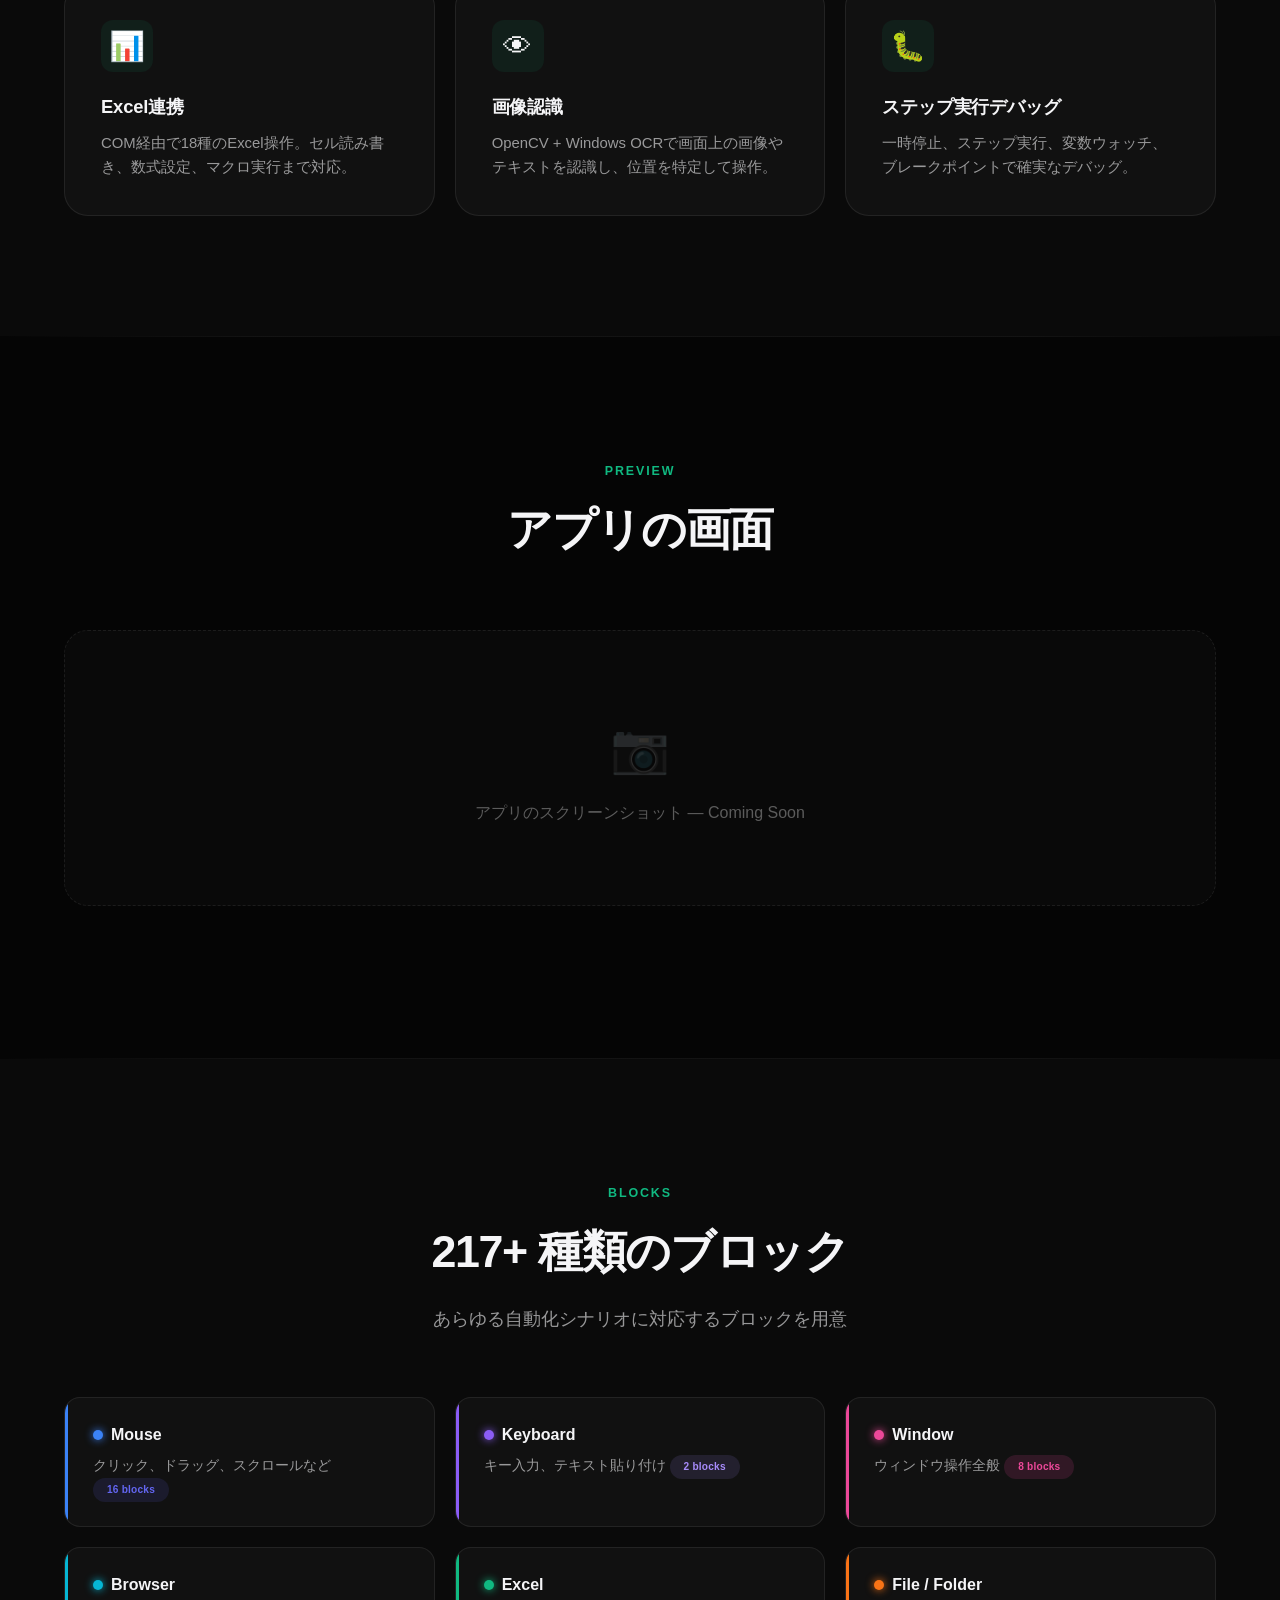
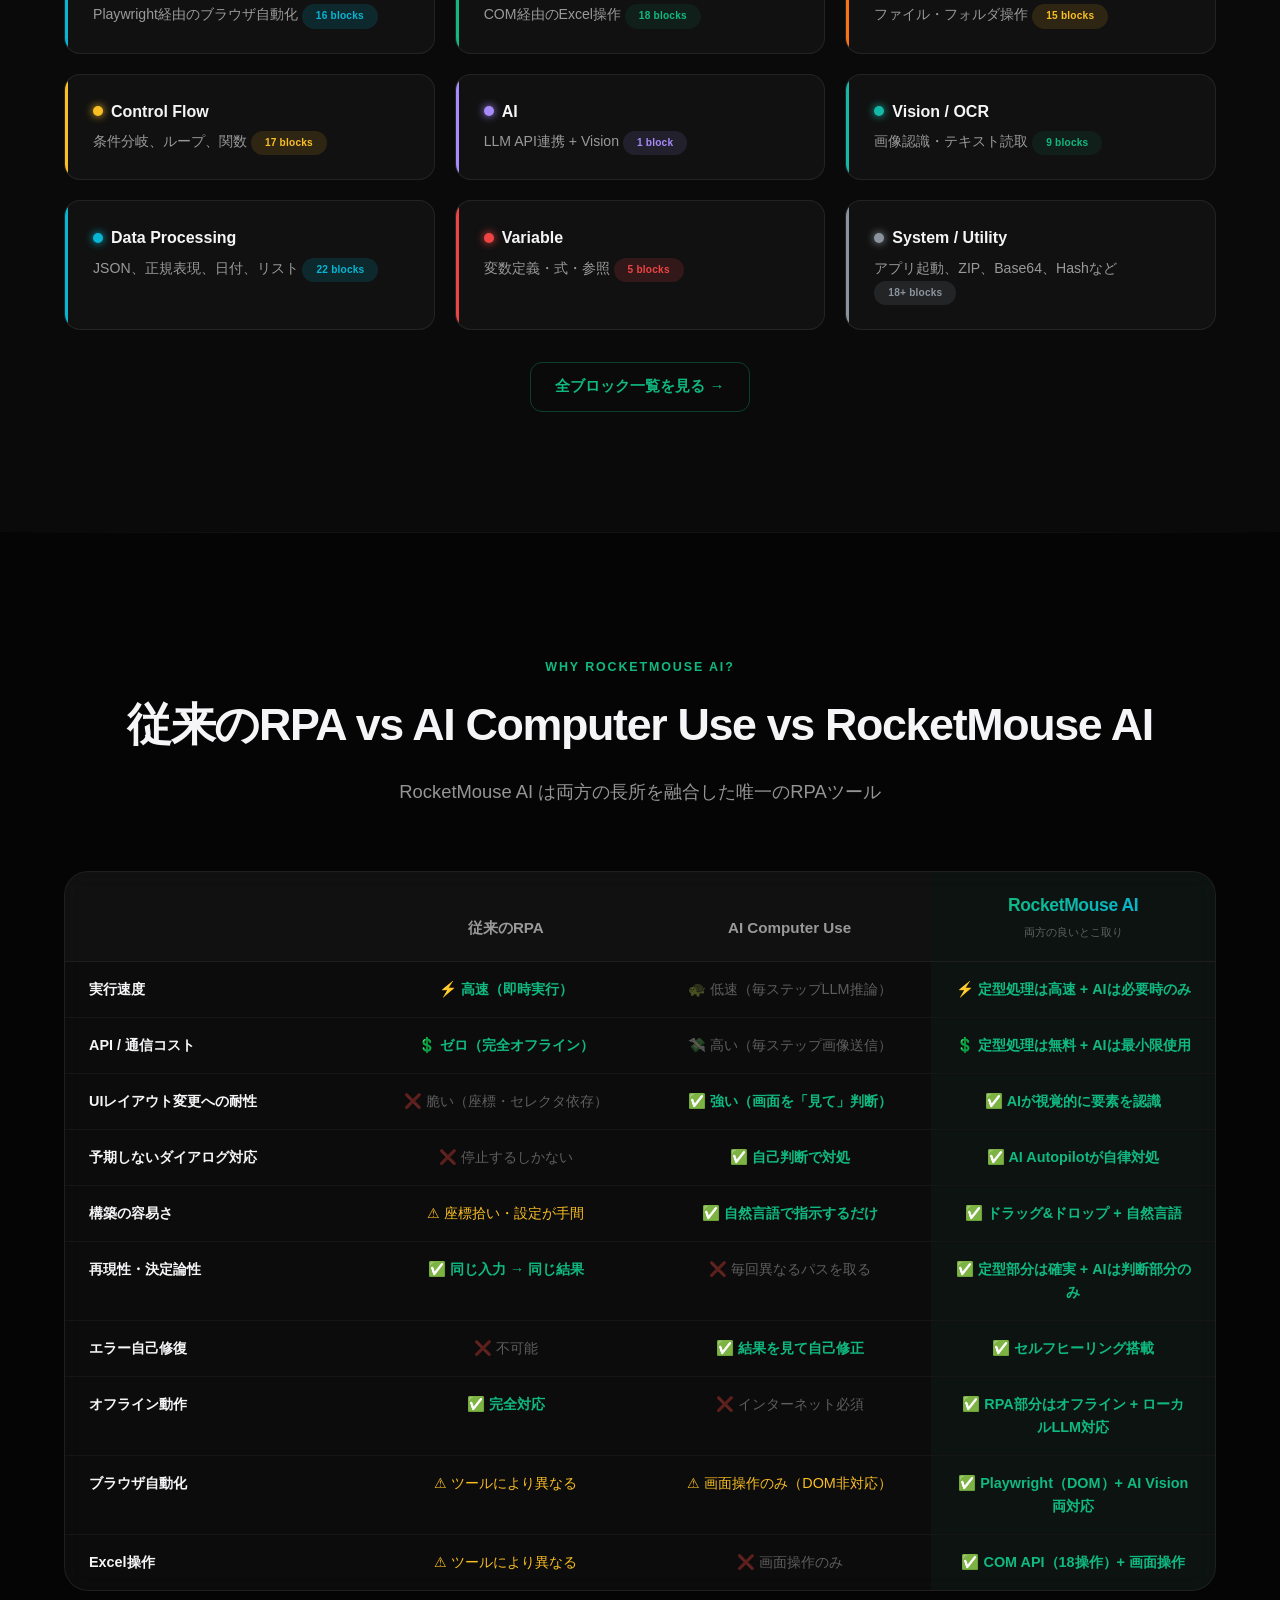
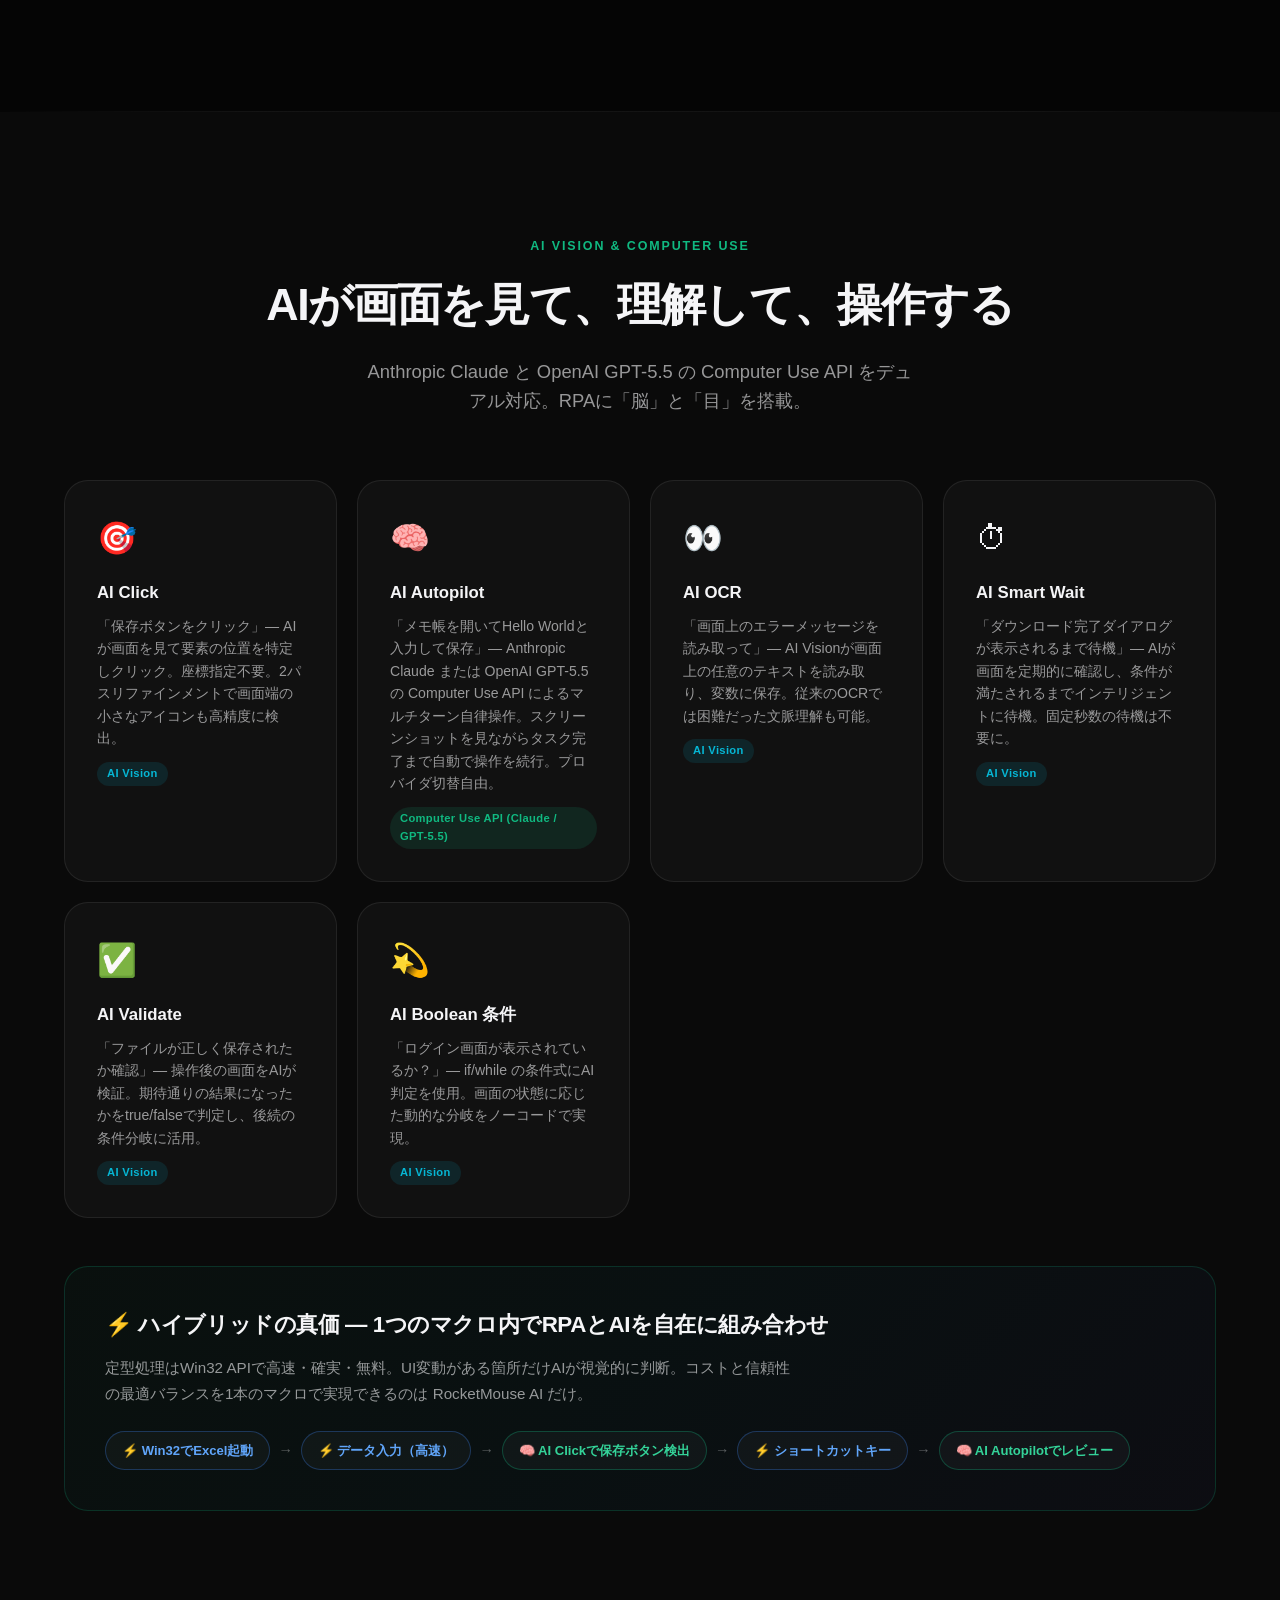
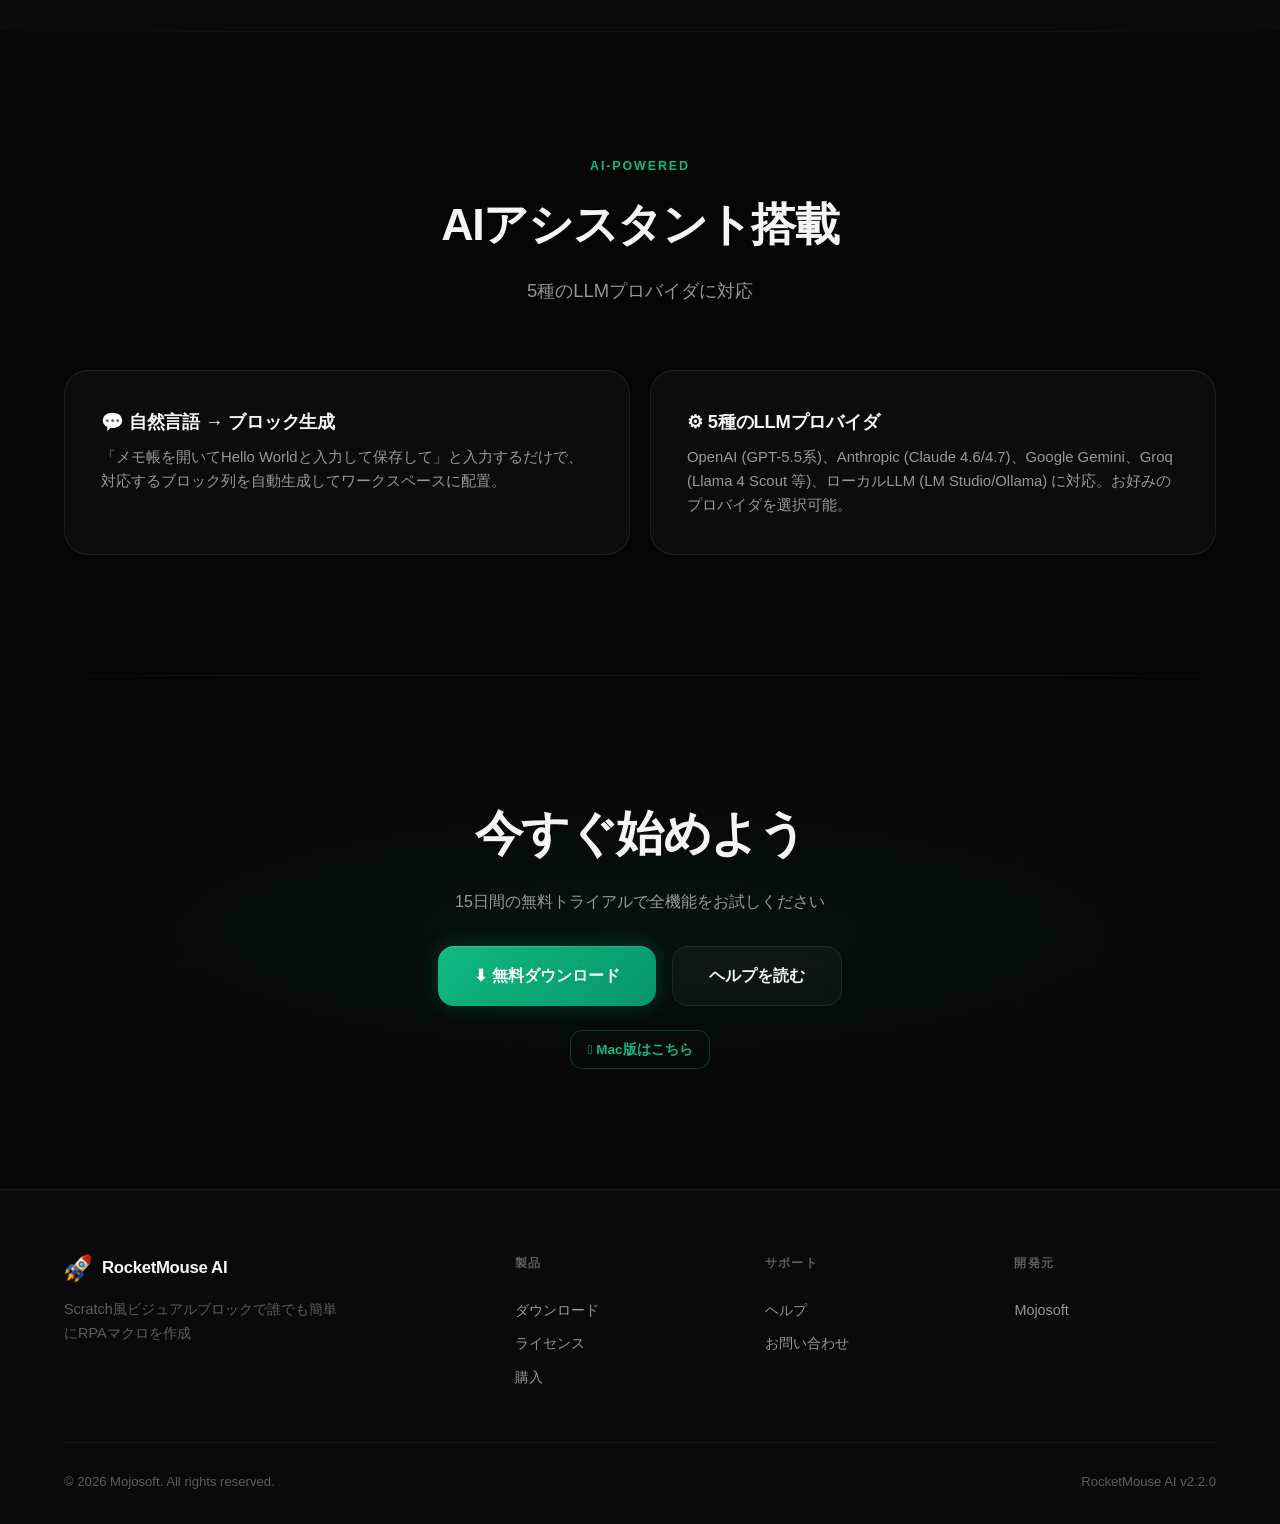
==== commit a8122a3d: "全ページ バージョン 2.1.0 → 2.2.0 に更新 Co-Authored-By: Claude Opus 4.7 <noreply@anthropic.com>" ====
--- a/index.html
+++ b/index.html
@@ -40,7 +40,7 @@
   <div class="container">
     <div class="hero-badge reveal">
       <span class="badge-dot"></span>
-      <span>v2.1.0 — AI Computer Use 搭載</span>
+      <span>v2.2.0 — AI Computer Use 搭載</span>
     </div>
     <img src="images/logo-256.png" alt="RocketMouse AI" class="hero-logo">
     <h1 class="reveal reveal-delay-1"><span class="gradient-text">RocketMouse AI</span></h1>
@@ -397,7 +397,7 @@
     </div>
     <div class="footer-bottom">
       <span>&copy; 2026 Mojosoft. All rights reserved.</span>
-      <span>RocketMouse AI v2.1.0</span>
+      <span>RocketMouse AI v2.2.0</span>
     </div>
   </div>
 </footer>
